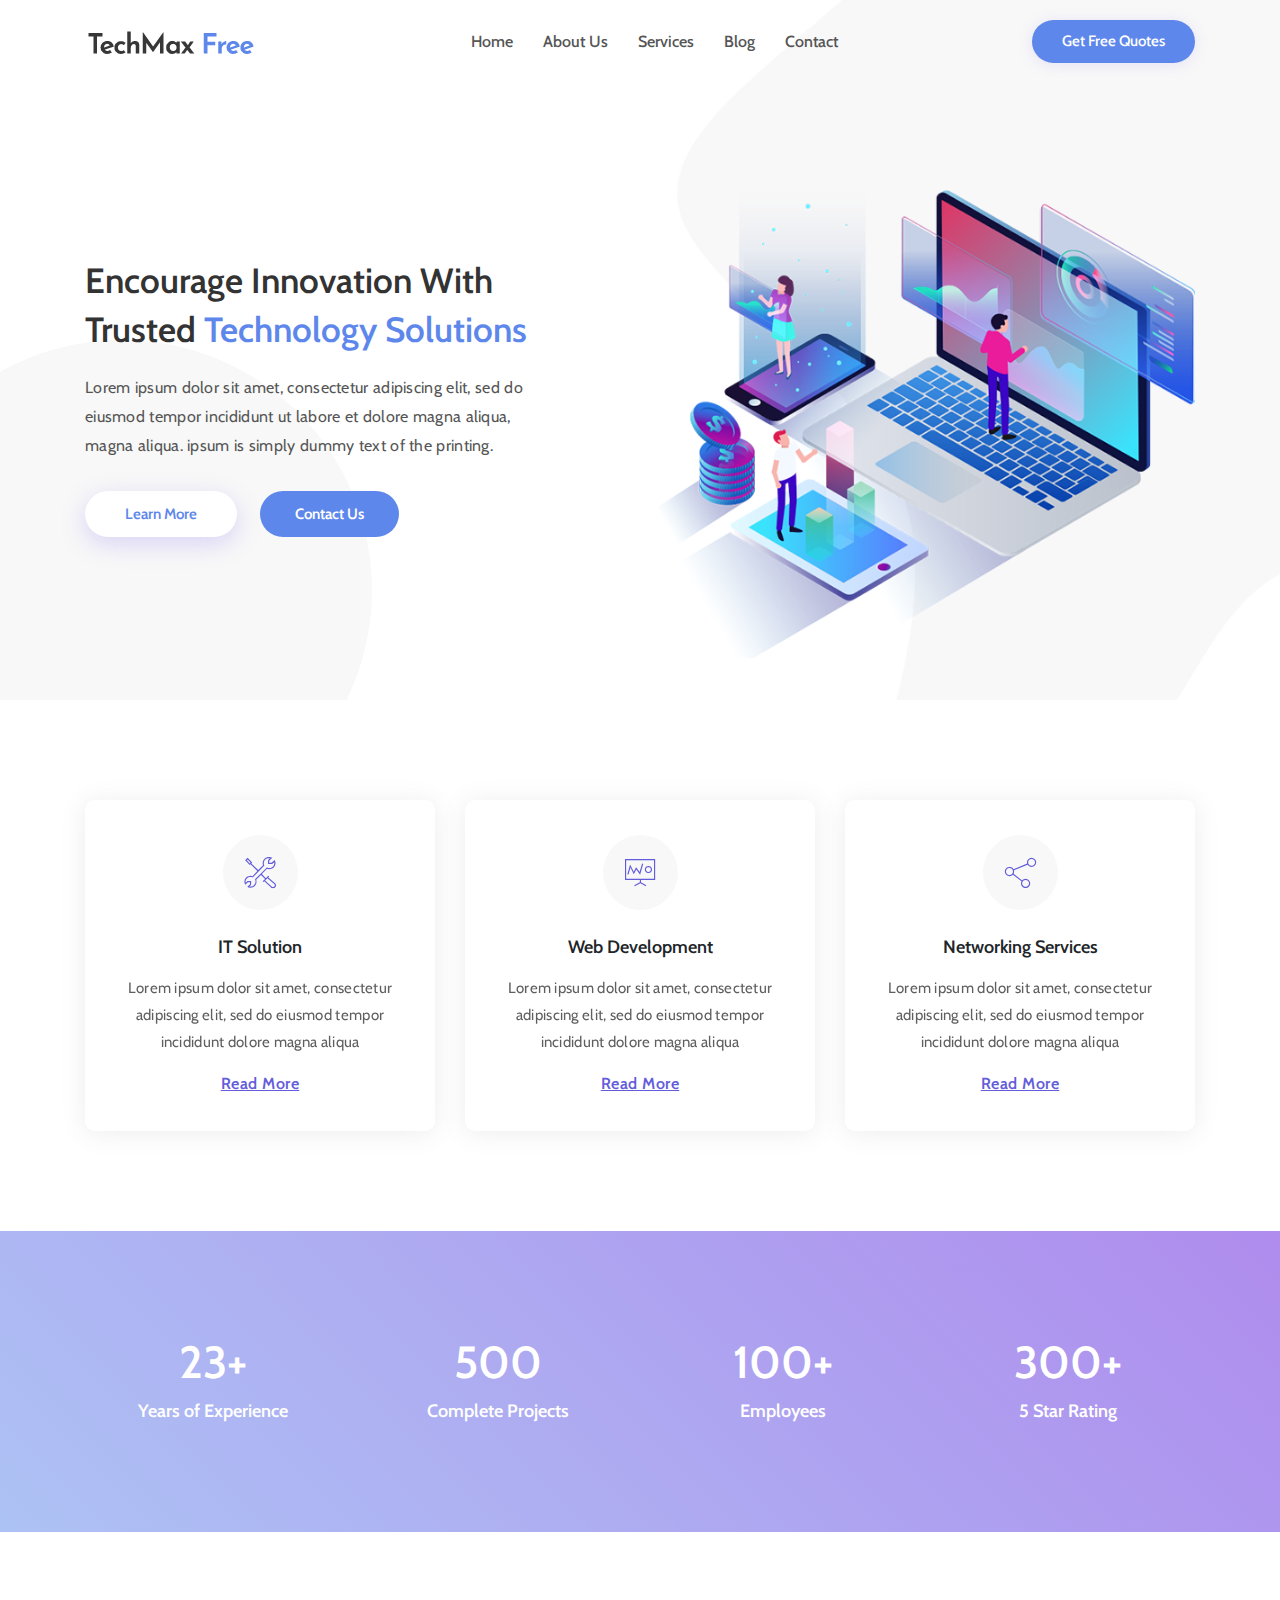
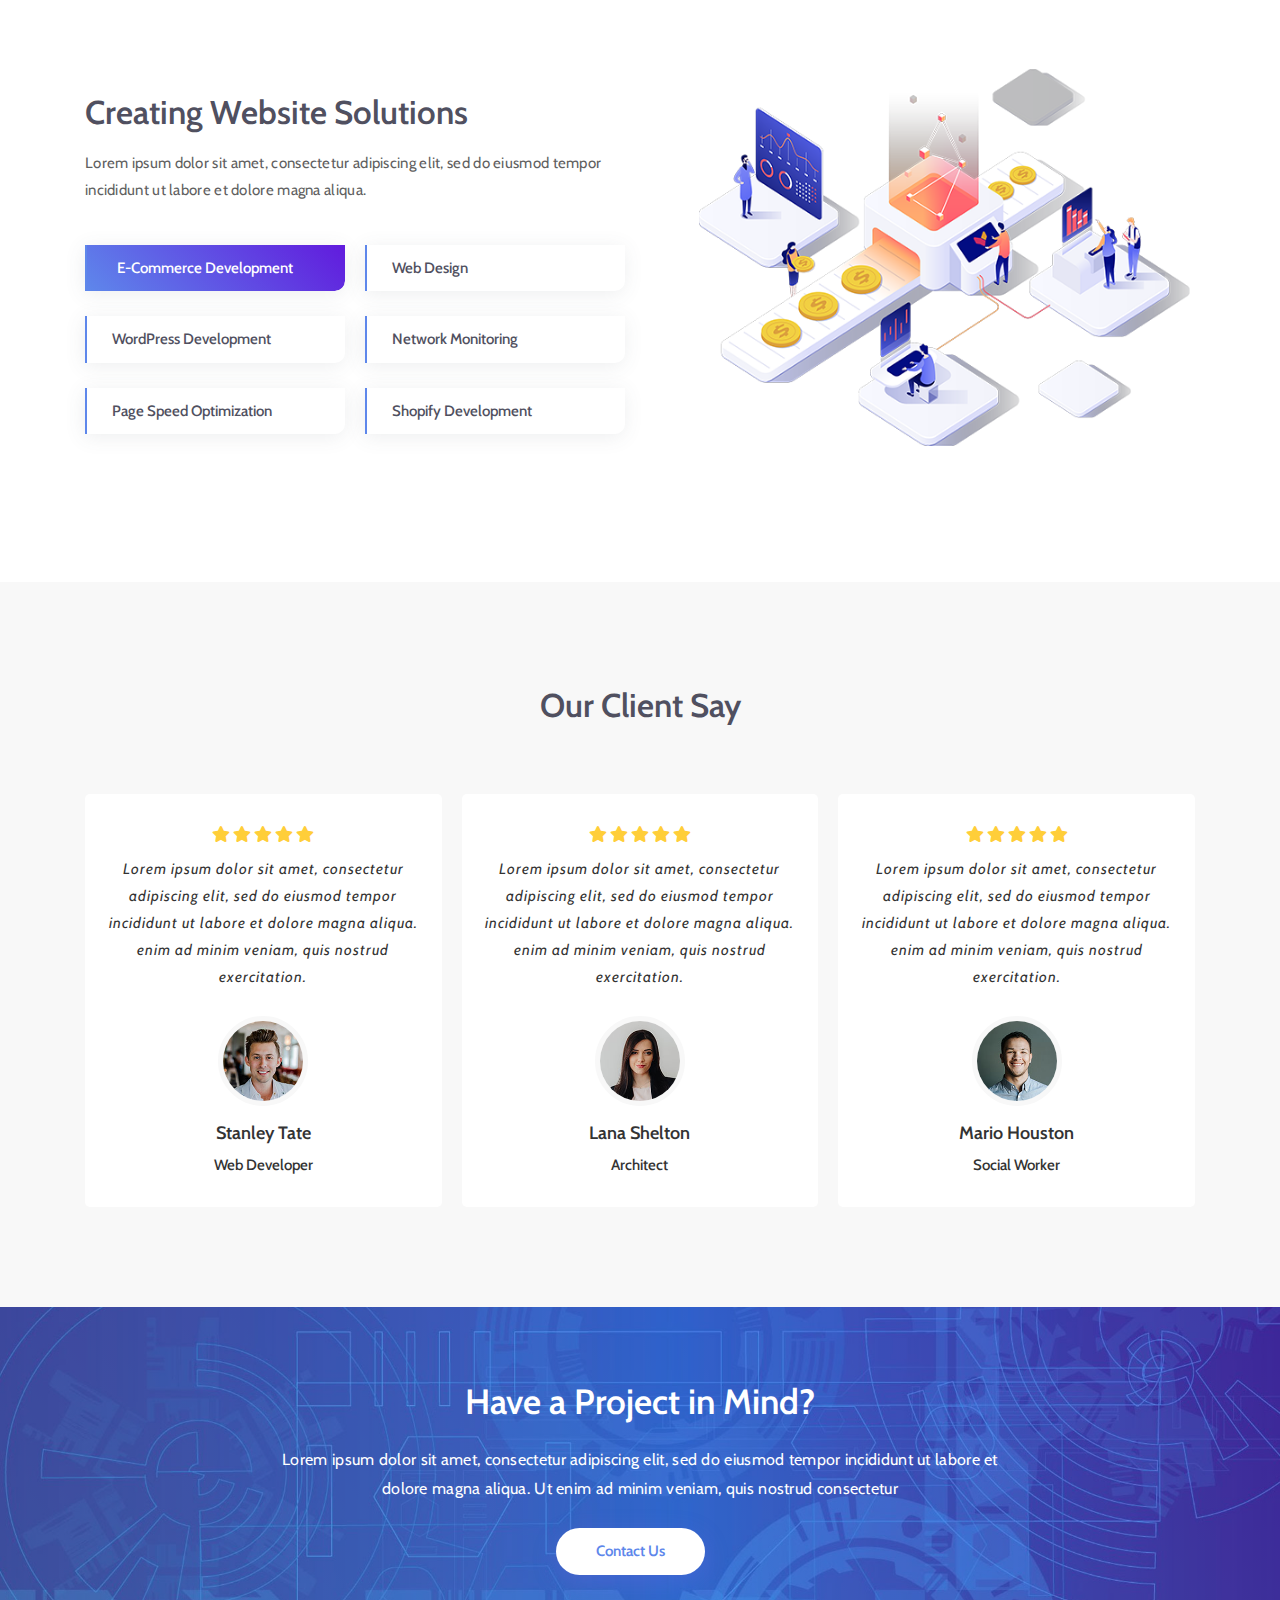
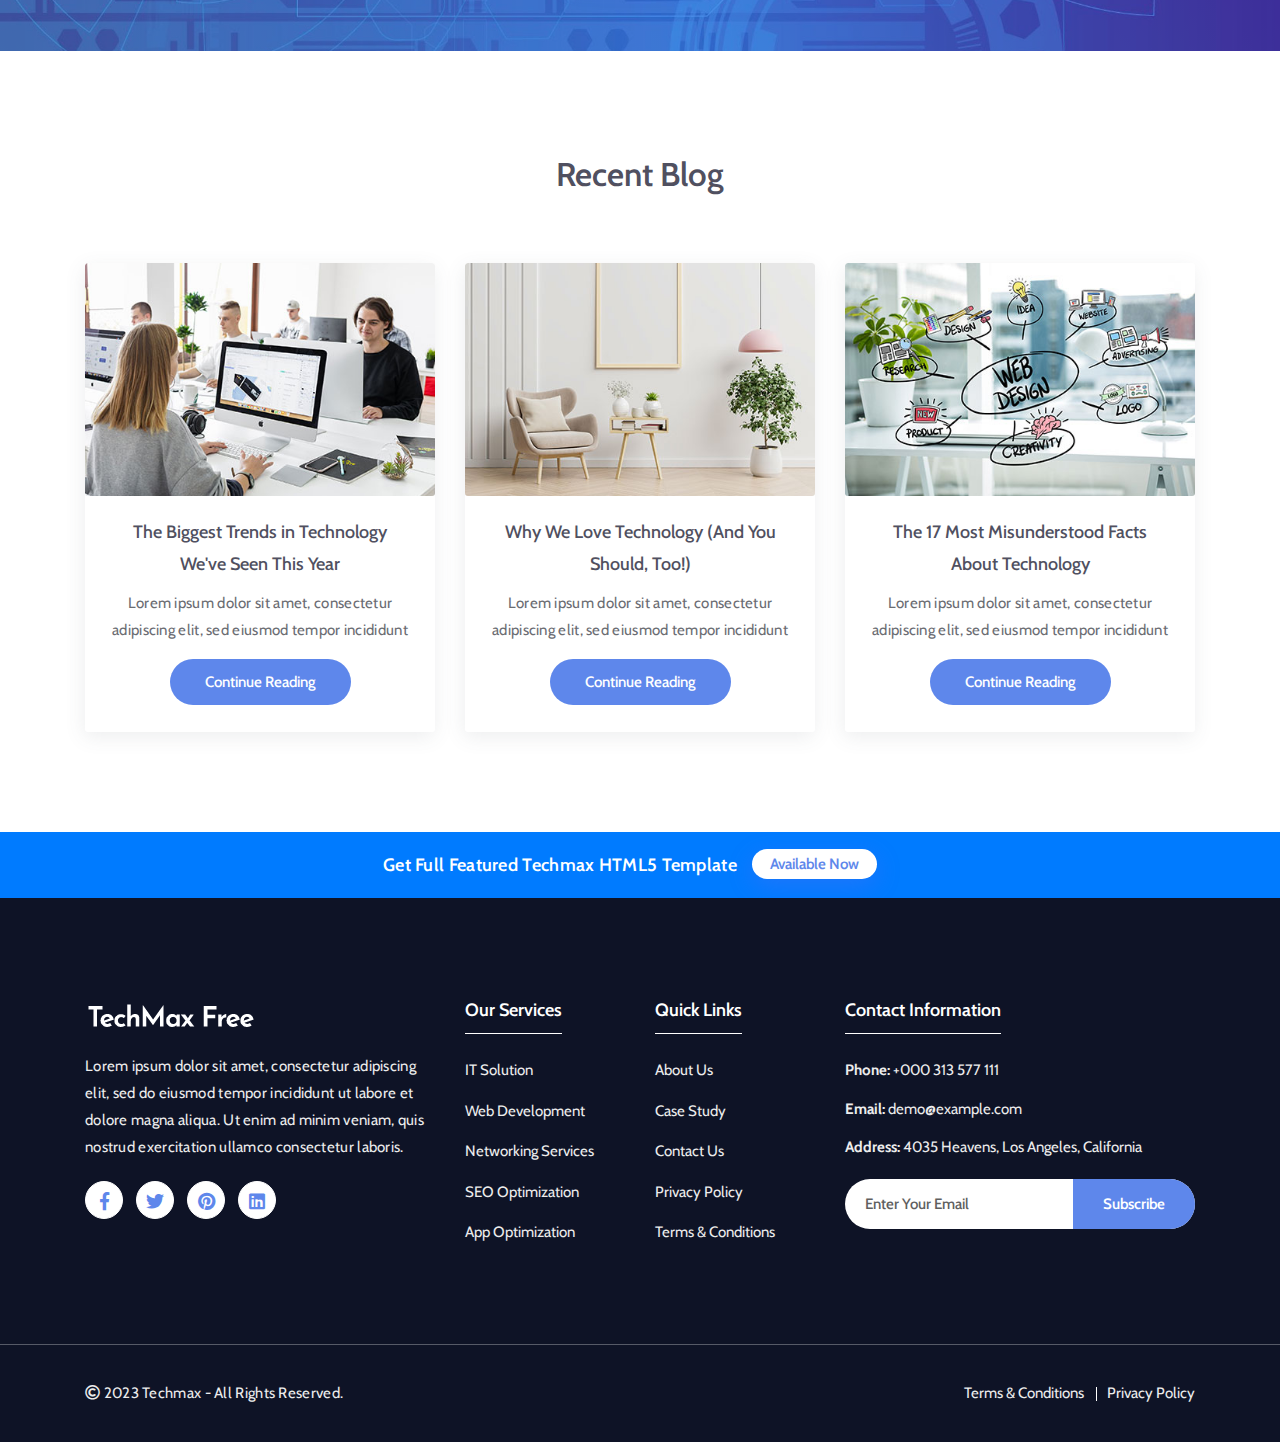
==== index.html @ 96414178 "传模板" ====
<!doctype html>
<html lang="zxx">

<head>
	<!-- Required meta tags -->
	<meta charset="utf-8">
	<meta name="viewport" content="width=device-width, initial-scale=1, shrink-to-fit=no">
	<!-- Title -->
	<title>辽宁省实验中学科技社团</title>
	<!-- Google Fonts -->
	<link href="https://fonts.googleapis.com/css2?family=Cabin:wght@400;500;600;700&display=swap" rel="stylesheet">
	<!-- Favicon -->
	<link rel="icon" type="image/png" href="assets/img/favicon.png">
	<!-- Bootstrap Min CSS -->
	<link rel="stylesheet" href="assets/css/bootstrap.min.css">
	<!-- Animate Min CSS -->
	<link rel="stylesheet" href="assets/css/animate.min.css">
	<!-- Pe-icon-7 CSS -->
	<link rel="stylesheet" href="assets/css/pe-icon-7-stroke.css">
	<!-- Font Awesome Min CSS -->
	<link rel="stylesheet" href="assets/css/fontawesome.min.css">
	<!-- Mran Menu CSS -->
	<link rel="stylesheet" href="assets/css/meanmenu.css">
	<!-- Owl Carousel Min CSS -->
	<link rel="stylesheet" href="assets/css/owl.carousel.min.css">
	<!-- Style CSS -->
	<link rel="stylesheet" href="assets/css/style.css">
	<!-- Responsive CSS -->
	<link rel="stylesheet" href="assets/css/responsive.css">
</head>

<body>

	<!-- Start Preloader Area -->
	<div class="preloader">
		<div class="d-table">
			<div class="d-table-cell">
			<div class="lds-spinner">
				<div></div><div></div><div></div>
				<div></div><div></div><div></div>
				<div></div><div></div><div></div>
				<div></div><div></div><div></div>
			</div>
			</div>
		</div>
	</div>
	<!-- End Preloader Area -->
	
	<!-- Start Navbar Area -->
	<div class="navbar-area">
		<div class="frtechmax-responsive-nav index-navber-responsive">
			<div class="container">
				<div class="frtechmax-responsive-menu">
					<div class="logo">
						<a href="index.html">
							<img src="assets/img/logo-black.png" class="white-logo" alt="logo">
							<img src="assets/img/logo-black.png" class="black-logo" alt="logo">
						</a>
					</div>
				</div>
			</div>
		</div>
		<div class="techmax-nav index-navber">
			<div class="container">
				<nav class="navbar navbar-expand-md navbar-light">
					<a class="navbar-brand" href="index.html">
						<img src="assets/img/logo-black.png" class="white-logo" alt="logo">
						<img src="assets/img/logo-black.png" class="black-logo" alt="logo">
					</a>
					<div class="collapse navbar-collapse mean-menu" id="navbarSupportedContent">
						<ul class="navbar-nav">
							<li class="nav-item"> 
								<a href="index.html" class="nav-link">Home</a>
							</li>
							<li class="nav-item">
								<a href="about.html" class="nav-link">About Us</a>
							</li>
							<li class="nav-item">
								<a href="services.html" class="nav-link">Services</a>
							</li>
							<li class="nav-item">
								<a href="blog.html" class="nav-link">Blog</a>
							</li>
							<li class="nav-item">
								<a href="contact.html" class="nav-link">Contact</a>
							</li>
						</ul>
						<div class="other-option">
							<a class="default-btn" href="#0">Get Free Quotes <span></span></a>
						</div>
					</div>
				</nav>
			</div>
		</div>
	</div>
	<!-- End Navbar Area -->
	
	<!-- Start Home Section -->
	<div class="home-area">
		<div class="d-table">
			<div class="d-table-cell">
				<div class="container">
					<div class="row align-items-center">
						<div class="col-lg-6 col-md-12">
							<div class="main-banner-content">
								<h1>Encourage Innovation With Trusted <span class="color-text">Technology Solutions</span></h1>
								<p>Lorem ipsum dolor sit amet, consectetur adipiscing elit, sed do eiusmod tempor incididunt ut labore et dolore magna aliqua, magna aliqua. ipsum is simply dummy text of the printing.</p>
								<div class="banner-btn">
									<a href="about.html" class="default-btn-one">
                                        Learn More
                                        <span></span>
                                    </a>
									<a class="default-btn" href="contact.html">
                                        Contact Us 
                                        <span></span>
                                    </a>
								</div>
							</div>
						</div>
						<div class="col-lg-6 col-md-12">
							<div class="banner-image">
								<img src="assets/img/home-font.png" alt="image">
							</div>
                        </div>
					</div>
				</div>
			</div>
		</div>
		<div class="grey-cr"></div>
	</div>
	<!-- End Home Section -->
	
	<!-- Start Services Section -->
	<section class="services-section pt-70 pb-100">
		<div class="container">
			<div class="row">
				<div class="col-lg-4 col-md-6">
					<div class="single-services-item">
						<div class="services-icon">
							<i class="pe-7s-tools"></i>
						</div>
						<h3>IT Solution</h3>
						<p>Lorem ipsum dolor sit amet, consectetur adipiscing elit, sed do eiusmod tempor incididunt dolore magna aliqua</p>
						<div class="services-btn-link">
							<a href="#0" class="services-link">Read More</a>
						</div>
					</div>
				</div>
				<div class="col-lg-4 col-md-6">
					<div class="single-services-item">
						<div class="services-icon">
							<i class="pe-7s-display1"></i>
						</div>
						<h3>Web Development</h3>
						<p>Lorem ipsum dolor sit amet, consectetur adipiscing elit, sed do eiusmod tempor incididunt dolore magna aliqua</p>
						<div class="services-btn-link">
							<a href="#0" class="services-link">Read More</a>
						</div>
					</div>
				</div>
				<div class="col-lg-4 col-md-6">
					<div class="single-services-item">
						<div class="services-icon">
							<i class="pe-7s-share"></i>
						</div>
						<h3>Networking Services</h3>
						<p>Lorem ipsum dolor sit amet, consectetur adipiscing elit, sed do eiusmod tempor incididunt dolore magna aliqua</p>
						<div class="services-btn-link">
							<a href="#0" class="services-link">Read More</a>
						</div>
					</div>
				</div>
			</div>
		</div>
	</section>
	<!-- End Services Section -->
	
	<!-- Start Counter Section -->
	<section class="counter-area section-padding">
		<div class="container">
			<div class="row">
				<div class="col-lg-3 col-md-6 counter-item">
					<div class="single-counter">
						<div class="counter-contents">
							<h2>
								<span class="counter-number">23</span>
								<span>+</span>
							</h2>
							<h3 class="counter-heading">Years of Experience</h3>
						</div>
					</div>
				</div>
				<div class="col-lg-3 col-md-6 counter-item">
					<div class="single-counter">
						<div class="counter-contents">
							<h2>
								<span class="counter-number">500</span>
							</h2>
							<h3 class="counter-heading">Complete Projects</h3>
						</div>
					</div>
				</div>
				<div class="col-lg-3 col-md-6 counter-item">
					<div class="single-counter">
						<div class="counter-contents">
							<h2>
								<span class="counter-number">100</span>
								<span>+</span>
							</h2>
							<h3 class="counter-heading">Employees</h3>
						</div>
					</div>
				</div>
				<div class="col-lg-3 col-md-6 counter-item">
					<div class="single-counter">
						<div class="counter-contents">
							<h2>
								<span class="counter-number">300</span>
								<span>+</span>
							</h2>
							<h3 class="counter-heading">5 Star Rating</h3>
						</div>
					</div>
				</div>
			</div>
		</div>
	</section>
	<!-- End Counter Section -->
	
	<!-- Start Overview Section -->
	<section class="overview-section section-padding">
		<div class="container">
			<div class="row align-items-center">
				<div class="col-lg-6">
					<div class="overview-content">
						<h2>Creating Website Solutions</h2>
						<p>Lorem ipsum dolor sit amet, consectetur adipiscing elit, sed do eiusmod tempor incididunt ut labore et dolore magna aliqua.</p>
						<ul class="features-list">
							<li> <span class="active">E-Commerce Development</span></li>
							<li> <span>Web Design</span></li>
							<li> <span>WordPress Development</span></li>
							<li> <span>Network Monitoring</span></li>
							<li> <span>Page Speed Optimization</span></li>
							<li> <span>Shopify Development</span></li>
						</ul>
					</div>
				</div>
				<div class="col-lg-6">
					<div class="overview-image-2">
						<img src="assets/img/choose-1.png" alt="image">
					</div>
				</div>
			</div>
		</div>
	</section>
	<!-- End Overview Section -->
	
	<!-- Start Testimonial Section -->
	<section class="testimonial-section bg-grey section-padding">
		<div class="container">
			<div class="section-title">
				<h2>Our Client Say</h2>
			</div>
			<div class="row">
				<div class="col-lg-12 col-md-12">
					<div class="testimonial-slider owl-carousel owl-theme">
						<!-- testimonials item -->
						<div class="single-testimonial">
							<div class="rating-box">
								<ul>
									<li><i class="fa fa-star"></i></li>
									<li><i class="fa fa-star"></i></li>
									<li><i class="fa fa-star"></i></li>
									<li><i class="fa fa-star"></i></li>
									<li><i class="fa fa-star"></i></li>
								</ul>
							</div>
							<div class="testimonial-content">
								<p>Lorem ipsum dolor sit amet, consectetur adipiscing elit, sed do eiusmod tempor incididunt ut labore et dolore magna aliqua. enim ad minim veniam, quis nostrud exercitation.</p>
							</div>
							<div class="avatar">
								<img src="assets/img/client/testimonial-1.jpg" alt="testimonial images">
							</div>
							<div class="testimonial-bio">
								<div class="bio-info">
									<h3>Stanley Tate</h3>
									<span>Web Developer</span>
								</div>
							</div>
						</div>
						<!-- testimonials item -->
						<div class="single-testimonial">
							<div class="rating-box">
								<ul>
									<li><i class="fa fa-star"></i></li>
									<li><i class="fa fa-star"></i></li>
									<li><i class="fa fa-star"></i></li>
									<li><i class="fa fa-star"></i></li>
									<li><i class="fa fa-star"></i></li>
								</ul>
							</div>
							<div class="testimonial-content">
								<p>Lorem ipsum dolor sit amet, consectetur adipiscing elit, sed do eiusmod tempor incididunt ut labore et dolore magna aliqua. enim ad minim veniam, quis nostrud exercitation.</p>
							</div>
							<div class="avatar">
								<img src="assets/img/client/testimonial-2.jpg" alt="testimonial images">
							</div>
							<div class="testimonial-bio">
								<div class="bio-info">
									<h3>Lana Shelton</h3>
									<span>Architect</span>
								</div>
							</div>
						</div>
						<!-- testimonials item -->
						<div class="single-testimonial">
							<div class="rating-box">
								<ul>
									<li><i class="fa fa-star"></i></li>
									<li><i class="fa fa-star"></i></li>
									<li><i class="fa fa-star"></i></li>
									<li><i class="fa fa-star"></i></li>
									<li><i class="fa fa-star"></i></li>
								</ul>
							</div>
							<div class="testimonial-content">
								<p>Lorem ipsum dolor sit amet, consectetur adipiscing elit, sed do eiusmod tempor incididunt ut labore et dolore magna aliqua. enim ad minim veniam, quis nostrud exercitation.</p>
							</div>
							<div class="avatar">
								<img src="assets/img/client/testimonial-3.jpg" alt="testimonial images">
							</div>
							<div class="testimonial-bio">
								<div class="bio-info">
									<h3>Mario Houston</h3>
									<span>Social Worker</span>
								</div>
							</div>
						</div>
					</div>
				</div>
			</div>
		</div>
	</section>
	<!-- End Testimonial Section -->
	
	<!-- Start Hire Section -->
	<section class="hire-section">
		<div class="container">
			<div class="row">
				<div class="col-lg-8 offset-lg-2 col-md-12">
					<div class="hire-content">
						<h2>Have a Project in Mind?</h2>
						<p>Lorem ipsum dolor sit amet, consectetur adipiscing elit, sed do eiusmod tempor incididunt ut labore et dolore magna aliqua. Ut enim ad minim veniam, quis nostrud consectetur</p>
						<div class="hire-btn">
							<a class="default-btn-one" href="contact.html">Contact Us <span></span></a>
						</div>
					</div>
				</div>
			</div>
		</div>
	</section>
	<!-- End Hire Section -->
	
	<!-- Start Blog Section -->
	<section class="blog-section pt-100 pb-70">
		<div class="container">
			<div class="section-title">
				<h2>Recent Blog</h2>
			</div>
			<div class="row">
				<div class="col-lg-4 col-md-6">
					<div class="blog-item">
						<div class="blog-image">
							<a href="single-blog.html">
								<img src="assets/img/blog/blog-1.jpg" alt="image">
							</a>
						</div>
						<div class="single-blog-item">
							<div class="blog-content">
								<h3>
                                    <a href="single-blog.html">
										The Biggest Trends in Technology We've Seen This Year
                                    </a>
                                </h3>
								<p>Lorem ipsum dolor sit amet, consectetur adipiscing elit, sed eiusmod tempor incididunt</p>
								<div class="blog-btn"> <a href="single-blog.html" class="default-btn blog-btn-one">Continue Reading <span></span></a>
								</div>
							</div>
						</div>
					</div>
				</div>
				<div class="col-lg-4 col-md-6">
					<div class="blog-item">
						<div class="blog-image">
							<a href="single-blog.html">
								<img src="assets/img/blog/blog-2.jpg" alt="image">
							</a>
						</div>
						<div class="single-blog-item">
							<div class="blog-content">
								<h3>
									<a href="single-blog.html">
                                       Why We Love Technology (And You Should, Too!)
                                    </a>
								</h3>
								<p>Lorem ipsum dolor sit amet, consectetur adipiscing elit, sed eiusmod tempor incididunt</p>
								<div class="blog-btn">
									<a href="single-blog.html" class="default-btn blog-btn-one">Continue Reading <span></span></a>
								</div>
							</div>
						</div>
					</div>
				</div>
				<div class="col-lg-4 col-md-6">
					<div class="blog-item">
						<div class="blog-image">
							<a href="single-blog.html">
								<img src="assets/img/blog/blog-3.jpg" alt="image">
							</a>
						</div>
						<div class="single-blog-item">
							<div class="blog-content">
								<h3>
                                    <a href="single-blog.html">
                                        The 17 Most Misunderstood Facts About Technology
                                    </a>
                                </h3>
								<p>Lorem ipsum dolor sit amet, consectetur adipiscing elit, sed eiusmod tempor incididunt</p>
								<div class="blog-btn"> <a href="single-blog.html" class="default-btn blog-btn-one">Continue Reading <span></span></a>
								</div>
							</div>
						</div>
					</div>
				</div>
			</div>
		</div>
	</section>
	<!-- End Blog Section -->
	
	<!-- Start Purchase Section -->
    <div class="purchase-container">
		<div class="container">
			<div class="row">
				<div class="col">
					<div class="purchase-info">
						<p>Get Full Featured Techmax HTML5 Template</p>
						<div class="purchase-button">
							<a class="default-btn-one" href="https://www.templatemonster.com/website-templates/techmax-it-solutions-and-technology-website-template-224088.html">Available Now <span></span></a>
						</div>
					</div>
				</div>
			</div>
		</div>
    </div>
	<!-- End Purchase Section -->
	
	<!-- Start Footer Section -->
	<section class="footer-area section-padding">
		<div class="container">
			<div class="row">
				<div class="col-lg-4 col-md-6 col-sm-6">
					<div class="single-footer-widget">
						<a class="footer-logo" href="#">
							<img src="assets/img/logo.png" class="white-logo" alt="logo">
						</a>
						<p>Lorem ipsum dolor sit amet, consectetur adipiscing elit, sed do eiusmod tempor incididunt ut labore et dolore magna aliqua. Ut enim ad minim veniam, quis nostrud exercitation ullamco consectetur laboris.</p>
						<ul class="footer-social">
							<li>
								<a href="#"> <i class="fab fa-facebook-f"></i>
								</a>
							</li>
							<li>
								<a href="#"> <i class="fab fa-twitter"></i>
								</a>
							</li>
							<li>
								<a href="#"> <i class="fab fa-pinterest"></i>
								</a>
							</li>
							<li>
								<a href="#"> <i class="fab fa-linkedin"></i>
								</a>
							</li>
						</ul>
					</div>
				</div>
				<div class="col-lg-2 col-md-6 col-sm-6">
					<div class="single-footer-widget">
						<div class="footer-heading">
							<h3>Our Services</h3>
						</div>
						<ul class="footer-quick-links">
							<li> <a href="#">IT Solution</a></li>
							<li> <a href="#">Web Development</a></li>
							<li> <a href="#">Networking Services</a></li>
							<li> <a href="#">SEO Optimization</a></li>
							<li> <a href="#">App Optimization</a></li>
						</ul>
					</div>
				</div>
				<div class="col-lg-2 col-md-6 col-sm-6">
					<div class="single-footer-widget">
						<div class="footer-heading">
							<h3>Quick Links</h3>
						</div>
						<ul class="footer-quick-links">
							<li><a href="about.html">About Us</a></li>
							<li><a href="projects.html">Case Study</a></li>
							<li><a href="contact.html">Contact Us</a></li>
							<li><a href="privacy-policy.html">Privacy Policy</a></li>
							<li><a href="terms-condition.html">Terms & Conditions</a></li>
						</ul>
					</div>
				</div>
				<div class="col-lg-4 col-md-6 col-sm-6">
					<div class="single-footer-widget">
						<div class="footer-heading">
							<h3>Contact Information</h3>
						</div>
						<div class="footer-info-contact">
							<span><strong>Phone:</strong> <a href="tel:0802235678">+000 313 577 111</a></span>
						</div>
						<div class="footer-info-contact">
							<span><strong>Email:</strong> <a href="mailto:demo@example.com">demo@example.com</a></span>
						</div>
						<div class="footer-info-contact">
							<span><strong>Address:</strong> 4035 Heavens, Los Angeles, California</span>
						</div>
						<!-- Start Subscribe Area -->
						<form class="newsletter-form">
							<input type="email" class="input-newsletter" placeholder="Enter Your Email" name="EMAIL" required autocomplete="off">
							<button class="default-btn" type="submit">Subscribe <span></span></button>
						</form>
						<!-- End Subscribe Area -->
					</div>
				</div>
			</div>
		</div>
	</section>
	<!-- End Footer Section -->
	
	<!-- Start Copy Right Section -->
	<div class="copyright-area">
		<div class="container">
			<div class="row align-items-center">
				<div class="col-lg-6 col-md-6">
					<p> <i class="far fa-copyright"></i> 2023 Techmax - All Rights Reserved.</p>
				</div>
				<div class="col-lg-6 col-md-6">
					<ul>
						<li> <a href="terms-condition.html">Terms & Conditions</a>
						</li>
						<li> <a href="privacy-policy.html">Privacy Policy</a>
						</li>
					</ul>
				</div>
			</div>
		</div>
	</div>
	<!-- End Copy Right Section -->
	
	<!-- Start Go Top Section -->
	<div class="go-top">
		<i class="fas fa-chevron-up"></i>
		<i class="fas fa-chevron-up"></i>
	</div>
	<!-- End Go Top Section -->
	
	<!-- jQuery Min JS -->
	<script src="assets/js/jquery.min.js"></script>
	<!-- Bootstrap Min JS -->
	<script src="assets/js/bootstrap.min.js"></script>
	<!-- MeanMenu JS  -->
	<script src="assets/js/jquery.meanmenu.js"></script>
	<!-- Appear Min JS -->
	<script src="assets/js/jquery.appear.min.js"></script>
	<!-- CounterUp Min JS -->
	<script src="assets/js/jquery.waypoints.min.js"></script>
	<script src="assets/js/jquery.counterup.min.js"></script>
	<!-- Owl Carousel Min JS -->
	<script src="assets/js/owl.carousel.min.js"></script>
	<!-- WOW Min JS -->
	<script src="assets/js/wow.min.js"></script>
	<!-- Main JS -->
	<script src="assets/js/main.js"></script>
	
</body>

</html>
---- assets/css/pe-icon-7-stroke.css ----
@font-face {
	font-family: 'Pe-icon-7-stroke';
	src:url('../fonts/Pe-icon-7-stroke.eot?d7yf1v');
	src:url('../fonts/Pe-icon-7-stroke.eot?#iefixd7yf1v') format('embedded-opentype'),
		url('../fonts/Pe-icon-7-stroke.woff?d7yf1v') format('woff'),
		url('../fonts/Pe-icon-7-stroke.ttf?d7yf1v') format('truetype'),
		url('../fonts/Pe-icon-7-stroke.svg?d7yf1v#Pe-icon-7-stroke') format('svg');
	font-weight: normal;
	font-style: normal;
}

[class^="pe-7s-"], [class*=" pe-7s-"] {
	display: inline-block;
	font-family: 'Pe-icon-7-stroke';
	speak: none;
	font-style: normal;
	font-weight: normal;
	font-variant: normal;
	text-transform: none;
	line-height: 1;

	/* Better Font Rendering =========== */
	-webkit-font-smoothing: antialiased;
	-moz-osx-font-smoothing: grayscale;
}

.pe-7s-album:before {
	content: "\e6aa";
}
.pe-7s-arc:before {
	content: "\e6ab";
}
.pe-7s-back-2:before {
	content: "\e6ac";
}
.pe-7s-bandaid:before {
	content: "\e6ad";
}
.pe-7s-car:before {
	content: "\e6ae";
}
.pe-7s-diamond:before {
	content: "\e6af";
}
.pe-7s-door-lock:before {
	content: "\e6b0";
}
.pe-7s-eyedropper:before {
	content: "\e6b1";
}
.pe-7s-female:before {
	content: "\e6b2";
}
.pe-7s-gym:before {
	content: "\e6b3";
}
.pe-7s-hammer:before {
	content: "\e6b4";
}
.pe-7s-headphones:before {
	content: "\e6b5";
}
.pe-7s-helm:before {
	content: "\e6b6";
}
.pe-7s-hourglass:before {
	content: "\e6b7";
}
.pe-7s-leaf:before {
	content: "\e6b8";
}
.pe-7s-magic-wand:before {
	content: "\e6b9";
}
.pe-7s-male:before {
	content: "\e6ba";
}
.pe-7s-map-2:before {
	content: "\e6bb";
}
.pe-7s-next-2:before {
	content: "\e6bc";
}
.pe-7s-paint-bucket:before {
	content: "\e6bd";
}
.pe-7s-pendrive:before {
	content: "\e6be";
}
.pe-7s-photo:before {
	content: "\e6bf";
}
.pe-7s-piggy:before {
	content: "\e6c0";
}
.pe-7s-plugin:before {
	content: "\e6c1";
}
.pe-7s-refresh-2:before {
	content: "\e6c2";
}
.pe-7s-rocket:before {
	content: "\e6c3";
}
.pe-7s-settings:before {
	content: "\e6c4";
}
.pe-7s-shield:before {
	content: "\e6c5";
}
.pe-7s-smile:before {
	content: "\e6c6";
}
.pe-7s-usb:before {
	content: "\e6c7";
}
.pe-7s-vector:before {
	content: "\e6c8";
}
.pe-7s-wine:before {
	content: "\e6c9";
}
.pe-7s-cloud-upload:before {
	content: "\e68a";
}
.pe-7s-cash:before {
	content: "\e68c";
}
.pe-7s-close:before {
	content: "\e680";
}
.pe-7s-bluetooth:before {
	content: "\e68d";
}
.pe-7s-cloud-download:before {
	content: "\e68b";
}
.pe-7s-way:before {
	content: "\e68e";
}
.pe-7s-close-circle:before {
	content: "\e681";
}
.pe-7s-id:before {
	content: "\e68f";
}
.pe-7s-angle-up:before {
	content: "\e682";
}
.pe-7s-wristwatch:before {
	content: "\e690";
}
.pe-7s-angle-up-circle:before {
	content: "\e683";
}
.pe-7s-world:before {
	content: "\e691";
}
.pe-7s-angle-right:before {
	content: "\e684";
}
.pe-7s-volume:before {
	content: "\e692";
}
.pe-7s-angle-right-circle:before {
	content: "\e685";
}
.pe-7s-users:before {
	content: "\e693";
}
.pe-7s-angle-left:before {
	content: "\e686";
}
.pe-7s-user-female:before {
	content: "\e694";
}
.pe-7s-angle-left-circle:before {
	content: "\e687";
}
.pe-7s-up-arrow:before {
	content: "\e695";
}
.pe-7s-angle-down:before {
	content: "\e688";
}
.pe-7s-switch:before {
	content: "\e696";
}
.pe-7s-angle-down-circle:before {
	content: "\e689";
}
.pe-7s-scissors:before {
	content: "\e697";
}
.pe-7s-wallet:before {
	content: "\e600";
}
.pe-7s-safe:before {
	content: "\e698";
}
.pe-7s-volume2:before {
	content: "\e601";
}
.pe-7s-volume1:before {
	content: "\e602";
}
.pe-7s-voicemail:before {
	content: "\e603";
}
.pe-7s-video:before {
	content: "\e604";
}
.pe-7s-user:before {
	content: "\e605";
}
.pe-7s-upload:before {
	content: "\e606";
}
.pe-7s-unlock:before {
	content: "\e607";
}
.pe-7s-umbrella:before {
	content: "\e608";
}
.pe-7s-trash:before {
	content: "\e609";
}
.pe-7s-tools:before {
	content: "\e60a";
}
.pe-7s-timer:before {
	content: "\e60b";
}
.pe-7s-ticket:before {
	content: "\e60c";
}
.pe-7s-target:before {
	content: "\e60d";
}
.pe-7s-sun:before {
	content: "\e60e";
}
.pe-7s-study:before {
	content: "\e60f";
}
.pe-7s-stopwatch:before {
	content: "\e610";
}
.pe-7s-star:before {
	content: "\e611";
}
.pe-7s-speaker:before {
	content: "\e612";
}
.pe-7s-signal:before {
	content: "\e613";
}
.pe-7s-shuffle:before {
	content: "\e614";
}
.pe-7s-shopbag:before {
	content: "\e615";
}
.pe-7s-share:before {
	content: "\e616";
}
.pe-7s-server:before {
	content: "\e617";
}
.pe-7s-search:before {
	content: "\e618";
}
.pe-7s-film:before {
	content: "\e6a5";
}
.pe-7s-science:before {
	content: "\e619";
}
.pe-7s-disk:before {
	content: "\e6a6";
}
.pe-7s-ribbon:before {
	content: "\e61a";
}
.pe-7s-repeat:before {
	content: "\e61b";
}
.pe-7s-refresh:before {
	content: "\e61c";
}
.pe-7s-add-user:before {
	content: "\e6a9";
}
.pe-7s-refresh-cloud:before {
	content: "\e61d";
}
.pe-7s-paperclip:before {
	content: "\e69c";
}
.pe-7s-radio:before {
	content: "\e61e";
}
.pe-7s-note2:before {
	content: "\e69d";
}
.pe-7s-print:before {
	content: "\e61f";
}
.pe-7s-network:before {
	content: "\e69e";
}
.pe-7s-prev:before {
	content: "\e620";
}
.pe-7s-mute:before {
	content: "\e69f";
}
.pe-7s-power:before {
	content: "\e621";
}
.pe-7s-medal:before {
	content: "\e6a0";
}
.pe-7s-portfolio:before {
	content: "\e622";
}
.pe-7s-like2:before {
	content: "\e6a1";
}
.pe-7s-plus:before {
	content: "\e623";
}
.pe-7s-left-arrow:before {
	content: "\e6a2";
}
.pe-7s-play:before {
	content: "\e624";
}
.pe-7s-key:before {
	content: "\e6a3";
}
.pe-7s-plane:before {
	content: "\e625";
}
.pe-7s-joy:before {
	content: "\e6a4";
}
.pe-7s-photo-gallery:before {
	content: "\e626";
}
.pe-7s-pin:before {
	content: "\e69b";
}
.pe-7s-phone:before {
	content: "\e627";
}
.pe-7s-plug:before {
	content: "\e69a";
}
.pe-7s-pen:before {
	content: "\e628";
}
.pe-7s-right-arrow:before {
	content: "\e699";
}
.pe-7s-paper-plane:before {
	content: "\e629";
}
.pe-7s-delete-user:before {
	content: "\e6a7";
}
.pe-7s-paint:before {
	content: "\e62a";
}
.pe-7s-bottom-arrow:before {
	content: "\e6a8";
}
.pe-7s-notebook:before {
	content: "\e62b";
}
.pe-7s-note:before {
	content: "\e62c";
}
.pe-7s-next:before {
	content: "\e62d";
}
.pe-7s-news-paper:before {
	content: "\e62e";
}
.pe-7s-musiclist:before {
	content: "\e62f";
}
.pe-7s-music:before {
	content: "\e630";
}
.pe-7s-mouse:before {
	content: "\e631";
}
.pe-7s-more:before {
	content: "\e632";
}
.pe-7s-moon:before {
	content: "\e633";
}
.pe-7s-monitor:before {
	content: "\e634";
}
.pe-7s-micro:before {
	content: "\e635";
}
.pe-7s-menu:before {
	content: "\e636";
}
.pe-7s-map:before {
	content: "\e637";
}
.pe-7s-map-marker:before {
	content: "\e638";
}
.pe-7s-mail:before {
	content: "\e639";
}
.pe-7s-mail-open:before {
	content: "\e63a";
}
.pe-7s-mail-open-file:before {
	content: "\e63b";
}
.pe-7s-magnet:before {
	content: "\e63c";
}
.pe-7s-loop:before {
	content: "\e63d";
}
.pe-7s-look:before {
	content: "\e63e";
}
.pe-7s-lock:before {
	content: "\e63f";
}
.pe-7s-lintern:before {
	content: "\e640";
}
.pe-7s-link:before {
	content: "\e641";
}
.pe-7s-like:before {
	content: "\e642";
}
.pe-7s-light:before {
	content: "\e643";
}
.pe-7s-less:before {
	content: "\e644";
}
.pe-7s-keypad:before {
	content: "\e645";
}
.pe-7s-junk:before {
	content: "\e646";
}
.pe-7s-info:before {
	content: "\e647";
}
.pe-7s-home:before {
	content: "\e648";
}
.pe-7s-help2:before {
	content: "\e649";
}
.pe-7s-help1:before {
	content: "\e64a";
}
.pe-7s-graph3:before {
	content: "\e64b";
}
.pe-7s-graph2:before {
	content: "\e64c";
}
.pe-7s-graph1:before {
	content: "\e64d";
}
.pe-7s-graph:before {
	content: "\e64e";
}
.pe-7s-global:before {
	content: "\e64f";
}
.pe-7s-gleam:before {
	content: "\e650";
}
.pe-7s-glasses:before {
	content: "\e651";
}
.pe-7s-gift:before {
	content: "\e652";
}
.pe-7s-folder:before {
	content: "\e653";
}
.pe-7s-flag:before {
	content: "\e654";
}
.pe-7s-filter:before {
	content: "\e655";
}
.pe-7s-file:before {
	content: "\e656";
}
.pe-7s-expand1:before {
	content: "\e657";
}
.pe-7s-exapnd2:before {
	content: "\e658";
}
.pe-7s-edit:before {
	content: "\e659";
}
.pe-7s-drop:before {
	content: "\e65a";
}
.pe-7s-drawer:before {
	content: "\e65b";
}
.pe-7s-download:before {
	content: "\e65c";
}
.pe-7s-display2:before {
	content: "\e65d";
}
.pe-7s-display1:before {
	content: "\e65e";
}
.pe-7s-diskette:before {
	content: "\e65f";
}
.pe-7s-date:before {
	content: "\e660";
}
.pe-7s-cup:before {
	content: "\e661";
}
.pe-7s-culture:before {
	content: "\e662";
}
.pe-7s-crop:before {
	content: "\e663";
}
.pe-7s-credit:before {
	content: "\e664";
}
.pe-7s-copy-file:before {
	content: "\e665";
}
.pe-7s-config:before {
	content: "\e666";
}
.pe-7s-compass:before {
	content: "\e667";
}
.pe-7s-comment:before {
	content: "\e668";
}
.pe-7s-coffee:before {
	content: "\e669";
}
.pe-7s-cloud:before {
	content: "\e66a";
}
.pe-7s-clock:before {
	content: "\e66b";
}
.pe-7s-check:before {
	content: "\e66c";
}
.pe-7s-chat:before {
	content: "\e66d";
}
.pe-7s-cart:before {
	content: "\e66e";
}
.pe-7s-camera:before {
	content: "\e66f";
}
.pe-7s-call:before {
	content: "\e670";
}
.pe-7s-calculator:before {
	content: "\e671";
}
.pe-7s-browser:before {
	content: "\e672";
}
.pe-7s-box2:before {
	content: "\e673";
}
.pe-7s-box1:before {
	content: "\e674";
}
.pe-7s-bookmarks:before {
	content: "\e675";
}
.pe-7s-bicycle:before {
	content: "\e676";
}
.pe-7s-bell:before {
	content: "\e677";
}
.pe-7s-battery:before {
	content: "\e678";
}
.pe-7s-ball:before {
	content: "\e679";
}
.pe-7s-back:before {
	content: "\e67a";
}
.pe-7s-attention:before {
	content: "\e67b";
}
.pe-7s-anchor:before {
	content: "\e67c";
}
.pe-7s-albums:before {
	content: "\e67d";
}
.pe-7s-alarm:before {
	content: "\e67e";
}
.pe-7s-airplay:before {
	content: "\e67f";
}
---- assets/css/style.css ----
/*****************************************************************
    Template Name    : Free Techmax - IT Solutions & Technology HTML5 Website Template
    Author           : Barakah Themes
    Version          : 1.0
    Created          : 2023
    File Description : Main css file of the template
*****************************************************************/

/*****************************************************************

** - 01 - Default CSS
** - 02 - Preloader Area CSS
** - 03 - Navbar Area CSS
** - 04 - Home Section CSS
** - 05 - Services Section CSS
** - 06 - Overview Section CSS
** - 07 - Counter Section CSS
** - 08 - Testimonial Section CSS
** - 09 - Hire Section CSS
** - 10 - Blog Section CSS
** - 11 - Partner Section CSS
** - 12 - Other Page Banner Title CSS
** - 13 - About Page CSS
** - 14 - Contact Page CSS
** - 15 - All Page Footer Section CSS
** - 16 - All Page Copyright Section CSS

*****************************************************************/

/**************************************
 ** - 01 - Default CSS
 **************************************/

body {
	padding: 0;
	margin: 0;
	font-size: 15px;
	font-family: 'Cabin', sans-serif;
}

img {
	max-width: 100%;
	height: auto;
	border-radius: 3px;
}

button {
	outline: 0 !important;
}

dl, ol, ul {
    padding: 0;
    margin: 0;
    list-style: none;
}

.d-table {
	width: 100%;
	height: 100%;
}

.d-table-cell {
	vertical-align: middle;
}

.ptb-100 {
	padding-top: 100px;
	padding-bottom: 100px;
}

.pb-50 {
	padding-bottom: 50px;
}
.pb-70 {
	padding-bottom: 70px;
}

.pb-100 {
	padding-bottom: 100px;
}

.pt-50 {
	padding-top: 50px;
}
.pt-70 {
	padding-top: 70px;
}
.pt-100 {
	padding-top: 100px;
}

.bg-grey {
	background-color: rgb(215, 215, 215, 0.17);
}

.section-padding {
	padding: 100px 0;
}

a {
	text-decoration: none;
	-webkit-transition: 0.4s;
	transition: 0.4s;
	outline: 0 !important;
	color: #505060;
}

a:hover {
	text-decoration: none;
	color: #5e87eb;
}

.h1, .h2, .h3, .h4, .h5, .h6, h1, h2, h3, h4, h5, h6 {
	font-weight: 600;
	line-height: 1.4;
	font-family: 'Cabin', sans-serif;
}

p {
	font-size: 15px;
	line-height: 1.8;
	color: #5f5f5f;
	margin-bottom: 15px;
	font-weight: 400;
	letter-spacing: 0.3px;
	font-family: 'Cabin', sans-serif;
}

p:last-child {
	margin-bottom: 0;
}

.default-btn {
	border: none;
	position: relative;
	display: inline-block;
	text-align: center;
	overflow: hidden;
	z-index: 1;
	color: #ffffff;
	background-color: #5e87eb;
	-webkit-transition: 0.4s;
	transition: 0.4s;
	border-radius: 30px;
	font-weight: 600;
	font-size: 15px;
	padding-left: 35px;
	padding-right: 35px;
	padding-top: 12px;
	padding-bottom: 12px;
}

.default-btn span {
	position: absolute;
	display: block;
	width: 0;
	height: 0;
	border-radius: 50%;
	background-color: #3e57d0;
	-webkit-transition: width 0.5s ease-in-out, height 0.5s ease-in-out;
	transition: width 0.5s ease-in-out, height 0.5s ease-in-out;
	-webkit-transform: translate(-50%, -50%);
	transform: translate(-50%, -50%);
	z-index: -1;
	border-radius: 30px;
}

.default-btn:hover, .default-btn:focus {
	color: #ffffff;
}

.default-btn:hover span, .default-btn:focus span {
	width: 225%;
	height: 562.5px;
}

.default-btn-one {
	border: none;
	position: relative;
	display: inline-block;
	text-align: center;
	overflow: hidden;
	z-index: 1;
	color: #5e87eb;
	background-color: #ffffff;
	-webkit-transition: 0.4s;
	transition: 0.4s;
	border-radius: 30px;
	font-weight: 600;
	font-size: 15px;
	padding-left: 40px;
	padding-right: 40px;
	padding-top: 12px;
	padding-bottom: 12px;
	margin-top: 5px;
	margin-right: 20px;
	box-shadow: 0 7px 25px rgb(123,104,238,0.25);
}

.default-btn-one span {
	position: absolute;
	display: block;
	width: 0;
	height: 0;
	border-radius: 50%;
	background-color: #3e57d0;
	-webkit-transition: width 0.5s ease-in-out, height 0.5s ease-in-out;
	transition: width 0.5s ease-in-out, height 0.5s ease-in-out;
	-webkit-transform: translate(-50%, -50%);
	transform: translate(-50%, -50%);
	z-index: -1;
	border-radius: 30px;
}

.default-btn-one:hover, .default-btn-one:focus {
	color: #ffffff;
}

.default-btn-one:hover span, .default-btn-one:focus span {
	width: 225%;
	height: 562.5px;
}

.section-title {
	text-align: center;
	margin-bottom: 65px;
	line-height: 1.5;
}

.section-title h6 {
	font-size: 16px;
	font-weight: 600;
	color: #FF9800;
	letter-spacing: 0.5px;
	text-transform: uppercase;
}

.section-title h2 {
	font-size: 33px;
	color: #505060;
	margin: 0 0 0 0;
	font-weight: 600;
}

.color-text {
    color: #5e87eb;
}

.valign {
	display: -webkit-box;
	display: -ms-flexbox;
	display: flex;
	-webkit-box-align: center;
	-ms-flex-align: center;
	align-items: center;
}

/* [ Start Overlay ] */
[data-overlay-dark],
[data-overlay-light] {
	position: relative;
}

[data-overlay-dark] .container,
[data-overlay-light] .container {
	position: relative;
	z-index: 2;
}

[data-overlay-dark]:before,
[data-overlay-light]:before {
	content: '';
	position: absolute;
	width: 100%;
	height: 100%;
	top: 0;
	left: 0;
	z-index: 1;
}

[data-overlay-dark]:before {
	background: #02050b;
}

[data-overlay-light]:before {
	background: #fff;
}

[data-overlay-dark] h1,
[data-overlay-dark] h2,
[data-overlay-dark] h3,
[data-overlay-dark] h4,
[data-overlay-dark] h5,
[data-overlay-dark] h6,
[data-overlay-dark] span,
.bg-dark h1,
.bg-dark h2,
.bg-dark h3,
.bg-dark h4,
.bg-dark h5,
.bg-dark h6,
.bg-dark span,
.bg-color h1,
.bg-color h2,
.bg-color h3,
.bg-color h4,
.bg-color h5,
.bg-color h6,
.bg-color span {
	color: #fff;
}

[data-overlay-dark] p,
.bg-dark p,
.bg-color p {
	color: #dad6d6;
}

[data-overlay-dark="0"]:before,
[data-overlay-light="0"]:before {
	opacity: 0;
}

[data-overlay-dark="1"]:before,
[data-overlay-light="1"]:before {
	opacity: .1;
}

[data-overlay-dark="2"]:before,
[data-overlay-light="2"]:before {
	opacity: .2;
}

[data-overlay-dark="3"]:before,
[data-overlay-light="3"]:before {
	opacity: .3;
}

[data-overlay-dark="4"]:before,
[data-overlay-light="4"]:before {
	opacity: .4;
}

[data-overlay-dark="5"]:before,
[data-overlay-light="5"]:before {
	opacity: .5;
}

[data-overlay-dark="6"]:before,
[data-overlay-light="6"]:before {
	opacity: .6;
}

[data-overlay-dark="7"]:before,
[data-overlay-light="7"]:before {
	opacity: .7;
}

[data-overlay-dark="8"]:before,
[data-overlay-light="8"]:before {
	opacity: .8;
}

[data-overlay-dark="9"]:before,
[data-overlay-light="9"]:before,
[data-overlay-color="9"]:before {
	opacity: .9;
}

[data-overlay-dark="10"]:before,
[data-overlay-light="10"]:before {
	opacity: 1;
}

/* [ End Overlay ] */

/*****************************************
 ** - 00 -  Go Top CSS
 ******************************************/
.go-top {
	position: fixed;
	cursor: pointer;
	top: 0;
	right: 15px;
	color: #ffffff;
	background-color: #5e87eb;
	text-align: center;
	z-index: 4;
	width: 45px;
	height: 45px;
	line-height: 45px;
	opacity: 0;
	visibility: hidden;
	-webkit-transition: .9s;
	transition: .9s;
	border-radius: 3px;
}

.go-top.active {
	top: 97%;
	-webkit-transform: translateY(-98%);
	transform: translateY(-98%);
	opacity: 1;
	visibility: visible;
}

.go-top i {
	position: absolute;
	top: 50%;
	-webkit-transform: translateY(-50%);
	transform: translateY(-50%);
	left: 0;
	right: 0;
	margin: 0 auto;
	-webkit-transition: 0.4s;
	transition: 0.4s;
}

.go-top i:last-child {
	opacity: 0;
	visibility: hidden;
	top: 60%;
}

.go-top::before {
	content: '';
	position: absolute;
	top: 0;
	left: 0;
	width: 100%;
	height: 100%;
	z-index: -1;
	background: #505060;
	opacity: 0;
	visibility: hidden;
	-webkit-transition: 0.4s;
	transition: 0.4s;
	border-radius: 5px;
}

.go-top:hover, .go-top:focus {
	color: #ffffff;
}

.go-top:hover::before, .go-top:focus::before {
	opacity: 1;
	visibility: visible;
}

.go-top:hover i:first-child, .go-top:focus i:first-child {
	opacity: 0;
	top: 0;
	visibility: hidden;
}

.go-top:hover i:last-child, .go-top:focus i:last-child {
	opacity: 1;
	visibility: visible;
	top: 50%;
}

/**************************************
 ** - 02 - Preloader Area CSS
 **************************************/
.preloader {
    position: fixed;
    z-index: 999999;
    background-color: #ffffff;
    width: 100%;
    height: 100%;
    text-align: center;
    left: 0;
    right: 0;
}
.preloader .lds-spinner {
    display: inline-block;
    position: relative;
    width: 80px;
    height: 80px;
}
.preloader .lds-spinner div {
    -webkit-transform-origin: 40px 40px;
    transform-origin: 40px 40px;
    -webkit-animation: lds-spinner 1.2s linear infinite;
    animation: lds-spinner 1.2s linear infinite;
}
.preloader .lds-spinner div::after {
    content: " ";
    display: block;
    position: absolute;
    top: 5px;
    left: 35px;
    width: 5px;
    height: 20px;
    border-radius: 20%;
    background: #3e57d0;
}
.preloader .lds-spinner div:nth-child(1){
    -webkit-transform:rotate(0deg);
    transform:rotate(0deg);
    -webkit-animation-delay:-1.1s;
    animation-delay:-1.1s
}
.preloader .lds-spinner div:nth-child(2){
    -webkit-transform:rotate(30deg);
    transform:rotate(30deg);
    -webkit-animation-delay:-1s;
    animation-delay:-1s
}
.preloader .lds-spinner div:nth-child(3){
    -webkit-transform:rotate(60deg);
    transform:rotate(60deg);
    -webkit-animation-delay:-.9s;
    animation-delay:-.9s
}
.preloader .lds-spinner div:nth-child(4){
    -webkit-transform:rotate(90deg);
    transform:rotate(90deg);
    -webkit-animation-delay:-.8s;
    animation-delay:-.8s
}
.preloader .lds-spinner div:nth-child(5){
    -webkit-transform:rotate(120deg);
    transform:rotate(120deg);
    -webkit-animation-delay:-.7s;
    animation-delay:-.7s
}
.preloader .lds-spinner div:nth-child(6){
    -webkit-transform:rotate(150deg);
    transform:rotate(150deg);
    -webkit-animation-delay:-.6s;
    animation-delay:-.6s
}
.preloader .lds-spinner div:nth-child(7){
    -webkit-transform:rotate(180deg);
    transform:rotate(180deg);
    -webkit-animation-delay:-.5s;
    animation-delay:-.5s
}
.preloader .lds-spinner div:nth-child(8){
    -webkit-transform:rotate(210deg);
    transform:rotate(210deg);
    -webkit-animation-delay:-.4s;
    animation-delay:-.4s
}
.preloader .lds-spinner div:nth-child(9){
    -webkit-transform:rotate(240deg);
    transform:rotate(240deg);
    -webkit-animation-delay:-.3s;
    animation-delay:-.3s
}
.preloader .lds-spinner div:nth-child(10){
    -webkit-transform:rotate(270deg);
    transform:rotate(270deg);
    -webkit-animation-delay:-.2s;
    animation-delay:-.2s
}
.preloader .lds-spinner div:nth-child(11){
    -webkit-transform:rotate(300deg);
    transform:rotate(300deg);
    -webkit-animation-delay:-.1s;
    animation-delay:-.1s
}
.preloader .lds-spinner div:nth-child(12){
    -webkit-transform:rotate(330deg);
    transform:rotate(330deg);
    -webkit-animation-delay:0s;
    animation-delay:0s
}
@-webkit-keyframes lds-spinner{
    0%{
        opacity:1
    }
    100%{
        opacity:0
    }
}
@keyframes lds-spinner{
    0%{
        opacity:1
    }
    100%{
        opacity:0
    }
}

/**************************************
 ** - 03 - Navbar Area CSS
 **************************************/
.navbar-area.is-sticky .purchase-container {
    display: none;
}
.purchase-container {
	padding-top: 12px;
	padding-bottom: 12px;
	background-color: #007bff;
}

.purchase-container .purchase-info {
    display: flex;
    flex-wrap: wrap;
    align-items: center;
    justify-content: center;
    text-align: center;
}
.purchase-container .purchase-info p {
	display: inline-block;
	color: #ffffff;
	font-size: 18px;
    font-weight: 600;
	margin-bottom: 0;
}
.purchase-container .purchase-button .default-btn-one {
    font-size: 15px;
    padding: 4px 18px;
    margin-left: 15px;
}

.frtechmax-responsive-nav {
	display: none;
}

.techmax-nav {
	background-color: transparent;
	padding-top: 15px;
	padding-bottom: 15px;
	padding-right: 0;
	padding-left: 0;
}

.techmax-nav .navbar {
	padding-right: 0;
	padding-top: 0;
	padding-left: 0;
	padding-bottom: 0;
}

.techmax-nav .navbar ul {
	padding-left: 0;
	list-style-type: none;
	margin-bottom: 0;
}

.techmax-nav .navbar .navbar-nav {
	margin: auto;
}

.techmax-nav .navbar .navbar-nav .nav-item {
	position: relative;
	padding-top: 15px;
	padding-bottom: 15px;
	padding-left: 0;
	padding-right: 0;
}

.techmax-nav.index-navber .navbar .navbar-nav .nav-item a {
	color: #555;
}
.techmax-nav .navbar .navbar-nav .nav-item a {
	font-size: 16px;
	font-weight: 500;
	color: #fff;
	text-transform: capitalize;
	padding-left: 0;
	padding-right: 0;
	padding-top: 0;
	padding-bottom: 0;
	margin-left: 15px;
	margin-right: 15px;
}
/*
.techmax-nav .navbar .navbar-nav .nav-item a:hover, .techmax-nav .navbar .navbar-nav .nav-item a:focus, .techmax-nav .navbar .navbar-nav .nav-item a.active {
	color: #5e87eb;
}
*/
.techmax-nav .navbar .navbar-nav .nav-item a i {
	font-size: 10px;
	position: relative;
	top: -1px;
	margin-left: 1px;
}

.techmax-nav .navbar .navbar-nav .nav-item:last-child a {
	margin-right: 0;
}

.techmax-nav .navbar .navbar-nav .nav-item:first-child a {
	margin-left: 0;
}
/*
.techmax-nav .navbar .navbar-nav .nav-item:hover a, .techmax-nav .navbar .navbar-nav .nav-item:focus a, .techmax-nav .navbar .navbar-nav .nav-item.active a {
	color: #5e87eb;
}
*/
.techmax-nav .navbar .navbar-nav .nav-item .dropdown-menu {
	-webkit-box-shadow: 0px 0px 15px 0px rgba(0, 0, 0, 0.1);
	box-shadow: 0px 0px 15px 0px rgba(0, 0, 0, 0.1);
	background: #ffffff;
	position: absolute;
	border: none;
	top: 80px;
	left: 0;
	width: 230px;
	z-index: 99;
	display: block;
	opacity: 0;
	visibility: hidden;
	border-radius: 0;
	-webkit-transition: all 0.3s ease-in-out;
	transition: all 0.3s ease-in-out;
	padding: 0px;
}

.techmax-nav .navbar .navbar-nav .nav-item .dropdown-menu li {
	padding: 0;
	border-bottom: 1px solid #f1f1f1;
}
.techmax-nav .navbar .navbar-nav .nav-item .dropdown-menu li:last-child {
	border-bottom: 0px solid transparent;
}

.techmax-nav .navbar .navbar-nav .nav-item .dropdown-menu li a {
	position: relative;
	color: #505060;
	font-size: 15px;
	font-weight: 500;
	padding: 10px 15px;
	text-transform: capitalize;
	margin: 0;
}

.techmax-nav .navbar .navbar-nav .nav-item .dropdown-menu li a:hover, .techmax-nav .navbar .navbar-nav .nav-item .dropdown-menu li a:focus, .techmax-nav .navbar .navbar-nav .nav-item .dropdown-menu li a.active {
	color: #505060;
	background: #f8f8f8;
	padding-left: 20px;
}

.techmax-nav .navbar .navbar-nav .nav-item .dropdown-menu li .dropdown-menu {
	left: -245px;
	top: 0;
	opacity: 0;
	visibility: hidden;
}

.techmax-nav .navbar .navbar-nav .nav-item .dropdown-menu li .dropdown-menu li a {
	color: #696997;
}

.techmax-nav .navbar .navbar-nav .nav-item .dropdown-menu li .dropdown-menu li a:hover, .techmax-nav .navbar .navbar-nav .nav-item .dropdown-menu li .dropdown-menu li a:focus, .techmax-nav .navbar .navbar-nav .nav-item .dropdown-menu li .dropdown-menu li a.active {
	color: #5e87eb;
}

.techmax-nav .navbar .navbar-nav .nav-item .dropdown-menu li .dropdown-menu li .dropdown-menu {
	left: -245px;
	top: 0;
	opacity: 0;
	visibility: hidden;
}

.techmax-nav .navbar .navbar-nav .nav-item .dropdown-menu li .dropdown-menu li .dropdown-menu li a {
	color: #696997;
	text-transform: capitalize;
}

.techmax-nav .navbar .navbar-nav .nav-item .dropdown-menu li .dropdown-menu li .dropdown-menu li a:hover, .techmax-nav .navbar .navbar-nav .nav-item .dropdown-menu li .dropdown-menu li .dropdown-menu li a:focus, .techmax-nav .navbar .navbar-nav .nav-item .dropdown-menu li .dropdown-menu li .dropdown-menu li a.active {
	color: #5e87eb;
}

.techmax-nav .navbar .navbar-nav .nav-item .dropdown-menu li .dropdown-menu li .dropdown-menu li .dropdown-menu {
	left: -245px;
	top: 0;
	opacity: 0;
	visibility: hidden;
}

.techmax-nav .navbar .navbar-nav .nav-item .dropdown-menu li .dropdown-menu li .dropdown-menu li .dropdown-menu li a {
	color: #696997;
	text-transform: capitalize;
}

.techmax-nav .navbar .navbar-nav .nav-item .dropdown-menu li .dropdown-menu li .dropdown-menu li .dropdown-menu li a:hover, .techmax-nav .navbar .navbar-nav .nav-item .dropdown-menu li .dropdown-menu li .dropdown-menu li .dropdown-menu li a:focus, .techmax-nav .navbar .navbar-nav .nav-item .dropdown-menu li .dropdown-menu li .dropdown-menu li .dropdown-menu li a.active {
	color: #5e87eb;
}

.techmax-nav .navbar .navbar-nav .nav-item .dropdown-menu li .dropdown-menu li .dropdown-menu li .dropdown-menu li .dropdown-menu {
	left: 195px;
	top: 0;
	opacity: 0;
	visibility: hidden;
}

.techmax-nav .navbar .navbar-nav .nav-item .dropdown-menu li .dropdown-menu li .dropdown-menu li .dropdown-menu li .dropdown-menu li a {
	color: #696997;
	text-transform: capitalize;
}

.techmax-nav .navbar .navbar-nav .nav-item .dropdown-menu li .dropdown-menu li .dropdown-menu li .dropdown-menu li .dropdown-menu li a:hover, .techmax-nav .navbar .navbar-nav .nav-item .dropdown-menu li .dropdown-menu li .dropdown-menu li .dropdown-menu li .dropdown-menu li a:focus, .techmax-nav .navbar .navbar-nav .nav-item .dropdown-menu li .dropdown-menu li .dropdown-menu li .dropdown-menu li .dropdown-menu li a.active {
	color: #5e87eb;
}

.techmax-nav .navbar .navbar-nav .nav-item .dropdown-menu li .dropdown-menu li .dropdown-menu li .dropdown-menu li .dropdown-menu li .dropdown-menu {
	left: 195px;
	top: 0;
	opacity: 0;
	visibility: hidden;
}

.techmax-nav .navbar .navbar-nav .nav-item .dropdown-menu li .dropdown-menu li .dropdown-menu li .dropdown-menu li .dropdown-menu li .dropdown-menu li a {
	color: #696997;
	text-transform: capitalize;
}

.techmax-nav .navbar .navbar-nav .nav-item .dropdown-menu li .dropdown-menu li .dropdown-menu li .dropdown-menu li .dropdown-menu li .dropdown-menu li a:hover, .techmax-nav .navbar .navbar-nav .nav-item .dropdown-menu li .dropdown-menu li .dropdown-menu li .dropdown-menu li .dropdown-menu li .dropdown-menu li a:focus, .techmax-nav .navbar .navbar-nav .nav-item .dropdown-menu li .dropdown-menu li .dropdown-menu li .dropdown-menu li .dropdown-menu li .dropdown-menu li a.active {
	color: #5e87eb;
}

.techmax-nav .navbar .navbar-nav .nav-item .dropdown-menu li .dropdown-menu li .dropdown-menu li .dropdown-menu li .dropdown-menu li .dropdown-menu li .dropdown-menu {
	left: 195px;
	top: 0;
	opacity: 0;
	visibility: hidden;
}

.techmax-nav .navbar .navbar-nav .nav-item .dropdown-menu li .dropdown-menu li .dropdown-menu li .dropdown-menu li .dropdown-menu li .dropdown-menu li .dropdown-menu li a {
	color: #696997;
	text-transform: capitalize;
}

.techmax-nav .navbar .navbar-nav .nav-item .dropdown-menu li .dropdown-menu li .dropdown-menu li .dropdown-menu li .dropdown-menu li .dropdown-menu li .dropdown-menu li a:hover, .techmax-nav .navbar .navbar-nav .nav-item .dropdown-menu li .dropdown-menu li .dropdown-menu li .dropdown-menu li .dropdown-menu li .dropdown-menu li .dropdown-menu li a:focus, .techmax-nav .navbar .navbar-nav .nav-item .dropdown-menu li .dropdown-menu li .dropdown-menu li .dropdown-menu li .dropdown-menu li .dropdown-menu li .dropdown-menu li a.active {
	color: #5e87eb;
}

.techmax-nav .navbar .navbar-nav .nav-item .dropdown-menu li .dropdown-menu li .dropdown-menu li .dropdown-menu li .dropdown-menu li .dropdown-menu li.active a {
	color: #5e87eb;
}

.techmax-nav .navbar .navbar-nav .nav-item .dropdown-menu li .dropdown-menu li .dropdown-menu li .dropdown-menu li .dropdown-menu li .dropdown-menu li:hover .dropdown-menu {
	opacity: 1;
	visibility: visible;
	top: -15px;
	-webkit-transition: 0.4s;
	transition: 0.4s;
}

.techmax-nav .navbar .navbar-nav .nav-item .dropdown-menu li .dropdown-menu li .dropdown-menu li .dropdown-menu li .dropdown-menu li.active a {
	color: #5e87eb;
}

.techmax-nav .navbar .navbar-nav .nav-item .dropdown-menu li .dropdown-menu li .dropdown-menu li .dropdown-menu li .dropdown-menu li:hover .dropdown-menu {
	opacity: 1;
	visibility: visible;
	top: -15px;
	-webkit-transition: 0.4s;
	transition: 0.4s;
}

.techmax-nav .navbar .navbar-nav .nav-item .dropdown-menu li .dropdown-menu li .dropdown-menu li .dropdown-menu li.active a {
	color: #5e87eb;
}

.techmax-nav .navbar .navbar-nav .nav-item .dropdown-menu li .dropdown-menu li .dropdown-menu li .dropdown-menu li:hover .dropdown-menu {
	opacity: 1;
	visibility: visible;
	top: -15px;
	-webkit-transition: 0.4s;
	transition: 0.4s;
}

.techmax-nav .navbar .navbar-nav .nav-item .dropdown-menu li .dropdown-menu li .dropdown-menu li.active a {
	color: #5e87eb;
}

.techmax-nav .navbar .navbar-nav .nav-item .dropdown-menu li .dropdown-menu li .dropdown-menu li:hover .dropdown-menu {
	opacity: 1;
	visibility: visible;
	top: -15px;
	-webkit-transition: 0.4s;
	transition: 0.4s;
}

.techmax-nav .navbar .navbar-nav .nav-item .dropdown-menu li .dropdown-menu li.active a {
	color: #5e87eb;
}

.techmax-nav .navbar .navbar-nav .nav-item .dropdown-menu li .dropdown-menu li:hover .dropdown-menu {
	opacity: 1;
	visibility: visible;
	top: -15px;
	-webkit-transition: 0.4s;
	transition: 0.4s;
}

.techmax-nav .navbar .navbar-nav .nav-item .dropdown-menu li.active a {
	color: #5e87eb;
}

.techmax-nav .navbar .navbar-nav .nav-item .dropdown-menu li:hover .dropdown-menu {
	opacity: 1;
	visibility: visible;
	top: -15px;
	-webkit-transition: 0.4s;
	transition: 0.4s;
}

.techmax-nav .navbar .navbar-nav .nav-item:hover .dropdown-menu {
	opacity: 1;
	visibility: visible;
	top: 100%;
	-webkit-transition: 0.4s;
	transition: 0.4s;
}

.techmax-nav .navbar .other-option {
	margin-left: 0;
	margin-top: 5px;
}
.techmax-nav .navbar .other-option .default-btn {
    padding: 10px 30px;
    font-size: 15px;
    font-weight: 500;
	box-shadow: 0 2px 15px rgb(123, 104, 238, 0.15);
}

.techmax-nav .navbar .other-option .default-btn.nav-btn-1 {
	margin-right: 15px;
}

.techmax-nav .black-logo {
	display: none;
}

.navbar-area {
	background-color: transparent;
	-webkit-transition: 0.4s;
	transition: 0.4s;
	position: absolute;
	z-index: 999;
	left: 0;
	top: 0;
	width: 100%;
	height: auto;
}

.navbar-area.is-sticky {
	position: fixed;
	top: 0;
	left: 0;
	width: 100%;
	z-index: 999;
	-webkit-box-shadow: 0 2px 28px 0 rgba(0, 0, 0, 0.06);
	box-shadow: 0 2px 28px 0 rgba(0, 0, 0, 0.06);
	background: #ffffff !important;
	-webkit-animation: 500ms ease-in-out 0s normal fadeInDown;
	animation: 500ms ease-in-out 0s normal fadeInDown;
	-webkit-transition: 0.4s;
	transition: 0.4s;
}

.navbar-area.is-sticky .navbar-nav .nav-item a {
	color: #505050;
}

.navbar-area.is-sticky .navbar-nav .nav-item a:hover, .navbar-area.is-sticky .navbar-nav .nav-item a:focus, .navbar-area.is-sticky .navbar-nav .nav-item a.active {
	color: #5e87eb;
}

.navbar-area.is-sticky .techmax-nav .navbar-brand .white-logo {
	display: none;
}

.navbar-area.is-sticky .techmax-nav .navbar-brand .black-logo {
	display: block;
}

@media only screen and (max-width: 991px) {
	.navbar-area {
		padding-top: 20px;
		padding-bottom: 20px;
	}

	.navbar-area.is-sticky {
		border-bottom: none;
		-webkit-box-shadow: 0 7px 13px 0 rgba(0, 0, 0, 0.1);
		box-shadow: 0 7px 13px 0 rgba(0, 0, 0, 0.1);
		padding-top: 20px;
		padding-bottom: 20px;
	}

	.navbar-area.is-sticky .logo .white-logo {
		display: none;
	}

	.navbar-area.is-sticky .logo .black-logo {
		display: block;
	}

	.frtechmax-responsive-nav {
		display: block;
	}

	.frtechmax-responsive-nav .frtechmax-responsive-menu {
		position: relative;
	}

	.frtechmax-responsive-nav .frtechmax-responsive-menu.mean-container .mean-nav ul {
		font-size: 15px;
	}

	.frtechmax-responsive-nav .frtechmax-responsive-menu.mean-container .mean-nav ul li a {
		font-size: 15px;
	}

	.frtechmax-responsive-nav .frtechmax-responsive-menu.mean-container .mean-nav ul li a.active {
		color: #5e87eb;
	}

	.frtechmax-responsive-nav .frtechmax-responsive-menu.mean-container .mean-nav ul li li a {
		font-size: 15px;
	}

	.frtechmax-responsive-nav .frtechmax-responsive-menu.mean-container .navbar-nav {
		overflow-y: scroll;
		height: 250px;
		-webkit-box-shadow: 0 7px 13px 0 rgba(0, 0, 0, 0.1);
		box-shadow: 0 7px 13px 0 rgba(0, 0, 0, 0.1);
	}

	.frtechmax-responsive-nav .frtechmax-responsive-menu.mean-container .others-options {
		display: none;
	}

	.frtechmax-responsive-nav .mean-container a.meanmenu-reveal {
		color: #505060;
	}

	.frtechmax-responsive-nav .mean-container a.meanmenu-reveal span {
		background: #505060;
	}

	.frtechmax-responsive-nav .logo {
		position: relative;
		width: 50%;
		z-index: 999;
	}

	.frtechmax-responsive-nav .logo .white-logo {
		display: block;
	}

	.frtechmax-responsive-nav .logo .black-logo {
		display: none;
	}

	.techmax-nav {
		display: none;
	}
}

/**************************************
 ** - 04 - Home Section CSS
 **************************************/
.home-area {
	overflow: hidden;
	position: relative;
	z-index: 1;
	height: 700px;
	background: url(../img/home-bg.jpg);
    background-repeat: no-repeat;
    background-size: cover;
    background-position: center;
}
.grey-cr {
    height: 500px;
    width: 500px;
    border-radius: 500px;
    position: absolute;
    bottom: -20%;
    left: -10%;
	z-index: -1;
    background: rgb(215, 215, 215, 0.17);
}
.main-banner-content {
    max-width: 450px;
	padding-top: 100px;
}
.main-banner-content h1 {
	font-size: 35px;
	color: #333;
	margin: 0 0 20px 0;
	font-weight: 600;
}

.main-banner-content p {
	color: #555;
	font-size: 16px;
	margin: 0 0 0 0;
}

.main-banner-content .banner-btn {
	margin-top: 25px;
}

.home-area .banner-image {
    text-align: center;
    padding-top: 120px;
}

.home-area .creative-shape {
    position: absolute;
    bottom: -5px;
    left: 0;
    width: 100%;
    height: auto;
    z-index: -1;
}

/**************************************
 ** - 05 - Services Section CSS
 *************************************/
.services-section .section-title {
	margin-bottom: 35px;
}

.single-services-item {
	position: relative;
	z-index: 1;
	display: block;
	padding: 35px 30px;
	text-align: center;
	border-radius: 10px;
	background-color: #ffffff;
	margin-top: 30px;
	overflow: hidden;
	-webkit-box-shadow: 0px 2px 25px 0px rgb(110, 110, 110, 0.12);
    -moz-box-shadow: 0px 2px 25px 0px rgb(110, 110, 110, 0.12);
    box-shadow: 0px 2px 25px 0px rgb(110, 110, 110, 0.12);
    -webkit-transition: all 500ms ease-out;
    transition: all 500ms ease-out;
}

.services-icon {
    display: inline-block;
    margin-bottom: 25px;
    -webkit-transition: 0.5s;
    transition: 0.5s;
    will-change: transform;
}

.services-icon i {
    color: #635CDB;
	font-size: 35px;
	width: 75px;
    height: 75px;
    line-height: 75px;
	display: block;
    margin: auto;
    background: rgb(215, 215, 215, 0.17);
    border-radius: 50%;
    -webkit-transition: 0.5s;
    transition: 0.5s;
}

.single-services-item h3 {
	font-size: 18px;
    font-weight: 600;
	margin-bottom: 0;
    -webkit-transition: all 400ms ease-out;
    transition: all 400ms ease-out;
}

.single-services-item h3 a {
	display: inline-block;
}

.single-services-item p {
	font-size: 15px;
	margin-top: 15px;
	margin-bottom: 0;
    -webkit-transition: all 400ms ease-out;
    transition: all 400ms ease-out;
    will-change: transform;
}

.single-services-item .services-btn-link {
	margin-top: 16px;
}

.single-services-item .services-btn-link .services-link {
    display: inline-block;
    font-size: 16px;
    color: #635CDB;
	letter-spacing: 0.5px;
    font-weight: 600;
    -webkit-transition: all 400ms ease-out;
    transition: all 400ms ease-out;
	text-decoration: underline;
}

.single-services-item:hover {
	-webkit-transform: translateY(-5px);
	transform: translateY(-5px);
}

.single-services-item:hover .services-icon i {
    background: #fff;
}

.single-services-item:hover h3 {
	color: #fff;
}
.single-services-item:hover p {
	color: #fff;
}
.single-services-item:hover .services-btn-link .services-link {
	color: #fff;
}
.single-services-item:before {
    content: "";
    position: absolute;
    width: 100%;
    height: 100%;
    top: 0px;
    left: 0px;
	z-index: -1;
    background-image: linear-gradient(-135deg, #611bdd 0%, #5e87eb 100%);
    -webkit-transition: all 0.3s ease 0s;
    -moz-transition: all 0.3s ease 0s;
    -o-transition: all 0.3s ease 0s;
    transition: all 0.3s ease 0s;
    opacity: 0;
}
.single-services-item.active:before, .single-services-item:hover:before {
    opacity: 1;
}

/**************************************
 ** - 06 - Overview Section CSS
 **************************************/
.overview-content h6 {
	font-size: 16px;
	font-weight: 600;
	color: #FF9800;
	letter-spacing: 0.5px;
	text-transform: uppercase;
}

.overview-content h2 {
	font-size: 33px;
	color: #505060;
	margin: 8px 0 15px 0;
}

.overview-content p {
	margin: 0 0 0 0;
}

.overview-content .features-list {
	display: -ms-flexbox;
	display: -webkit-box;
	display: flex;
	-ms-flex-wrap: wrap;
	flex-wrap: wrap;
	padding-left: 0;
	list-style-type: none;
	margin-bottom: 0;
	margin-top: 16px;
	margin-left: -10px;
	margin-right: -10px;
}

.overview-content .features-list li {
	-ms-flex: 0 0 50%;
	-webkit-box-flex: 0;
	flex: 0 0 50%;
	max-width: 50%;
	margin-top: 25px;
	padding-left: 10px;
	padding-right: 10px;
}

.overview-content .features-list li span {
	display: block;
	background-color: #ffffff;
	border-radius: 0px 0px 10px 0px;
	padding: 12px 15px;
	padding-left: 25px;
	z-index: 1;
	position: relative;
	-webkit-transition: 0.4s;
	transition: 0.4s;
	color: #505060;
	font-size: 15px;
	font-weight: 500;
	border-left: 2px solid #5e87eb;
	-webkit-box-shadow: -1px 3px 20px 0px rgb(82, 90, 101, 0.1);
	box-shadow: -1px 3px 20px 0px rgb(82, 90, 101, 0.1);
	overflow: hidden;
}

.overview-content .features-list li span:hover {
	color: #ffffff;
	padding-left: 30px;
}
.overview-content .features-list li span.active {
    color: #fff;
	padding-left: 30px;
}

.overview-content .features-list li span::before {
	content: '';
	position: absolute;
	top: 0;
	left: 0;
    right: 100%;
	bottom: 0;
	border-radius: 0px 0px 10px 0px;
	background-color: #5e87eb;
	background-image: linear-gradient(-135deg, #611bdd 0%, #5e87eb 100%);
	z-index: -1;
	-webkit-transition: 0.4s;
	transition: 0.4s;
}

.overview-content .features-list li span.active:before {
    right: 0;
}
.overview-content .features-list li span:hover::before {
	right: 0;
}

.overview-image {
	text-align: center;
}

/**************************************
 ** - 07 - Counter Section CSS
 *************************************/
.counter-area {
	text-align: center;
	position: relative;
	color: #fff;
	text-align: center;
	background: url(../img/banner-bg.jpg);
	background-repeat: no-repeat;
	background-size: cover;
	background-position: center;
	background-attachment: fixed;
	z-index: 1;
}
.counter-area::after {
	content: "";
	position: absolute;
	z-index: -1;
	top: 0;
	left: 0;
	padding: 0;
	height: 100%;
	width: 100%;
	opacity: .5;
	background-color: #5e87eb;
	background-image: linear-gradient(-135deg, #611bdd 0%, #5e87eb 100%);
}
.counter-area .section-title h5 {
	color: #ffffff;
}
.counter-area .section-title h2 {
	color: #fff;
}
.counter-contents h2 {
	color: #fff;
	font-size: 45px;
	font-weight: 600;
	margin-bottom: 5px;
	word-spacing: -10px;
}
.counter-contents h3 {
	color: #fff;
	font-size: 18px;
	font-weight: 600;
}

/**************************************
 ** - 08 - Testimonial Section CSS
 **************************************/
.testimonial-section {
	text-align: center;
	position: relative;
	z-index: 1;
}

.single-testimonial {
	position: relative;
	background: #fff;
	padding: 30px 15px;
	border-radius: 5px;
}

.single-testimonial .testimonial-content {
	margin-bottom: 25px;
	text-align: center;
}

.single-testimonial .rating-box {
	margin-bottom: 10px;
}
.rating-box ul li {
	display: inline-block;
	margin-right: 0px;
}

.rating-box ul li i {
	color: #ffce39;
	font-size: 16px;
}

.single-testimonial .testimonial-content p {
	font-size: 15px;
	color: #333;
	font-style: italic;
	line-height: 1.8;
	letter-spacing: 1px;
}

.single-testimonial .avatar {
	margin: 0 auto;
	margin-bottom: 15px;
}

.single-testimonial .avatar img {
	border-radius: 50%;
	border: 5px solid #f8f8f8;
	width: 90px;
	margin: 0 auto;
}

.single-testimonial .testimonial-bio {
	text-align: center;
}

.single-testimonial .testimonial-bio .bio-info h3 {
	color: #333;
	font-size: 18px;
	font-weight: 600;
	margin-top: 0;
}

.single-testimonial .testimonial-bio .bio-info span {
	color: #333;
	font-size: 15px;
	font-weight: 500;
}

.testimonial-slider.owl-theme .owl-nav {
	opacity: 0;
	visibility: hidden;
	margin-top: 0;
	-webkit-transition: 0.4s;
	transition: 0.4s;
}

.testimonial-slider.owl-theme .owl-nav [class*=owl-] {
	position: absolute;
	left: 10px;
	top: 50%;
	-webkit-transform: translateY(-50%);
	transform: translateY(-50%);
	margin: 0;
	padding: 0;
	background-color: #fff;
	-webkit-transition: 0.4s;
	transition: 0.4s;
	color: #333;
	font-size: 18px;
	width: 50px;
	height: 45px;
	line-height: 50px;
}

.testimonial-slider.owl-theme .owl-nav [class*=owl-].owl-next {
	left: auto;
	right: 10px;
}

.testimonial-slider.owl-theme .owl-nav [class*=owl-]:hover {
	color: #5e87eb;
	background-color: transparent;
}

.testimonial-slider.owl-theme .owl-dots {
	line-height: .01;
	margin-top: 30px;
	margin-bottom: 0;
}

.testimonial-slider.owl-theme .owl-dots .owl-dot span {
	width: 10px;
	height: 10px;
	margin: 0 4px;
	background-color: #fff;
	-webkit-transition: 0.4s;
	transition: 0.4s;
	border-radius: 30px;
}

.testimonial-slider.owl-theme .owl-dots .owl-dot:hover span {
	background-color: #5e87eb;
}

.testimonial-slider.owl-theme .owl-dots .owl-dot.active span {
	background-color: #5e87eb;
}

.testimonial-slider.owl-theme:hover .owl-nav {
	opacity: 1;
	visibility: visible;
}

/**************************************
 ** - 09 - Hire Section CSS
 **************************************/
.hire-section {
	position: relative;
	z-index: 1;
	background-image: url(../img/banner-bg.jpg);
	background-position: center center;
	background-size: cover;
	background-repeat: no-repeat;
	text-align: center;
	padding: 70px 0;
}

.hire-section::before {
	content: "";
	position: absolute;
    z-index: -1;
	left: 0;
	top: 0;
	height: 100%;
	width: 100%;
	opacity: 0.4;
	background-color: #5e87eb;
	background-image: linear-gradient(-135deg, #611bdd 0%, #5e87eb 100%);
}

.hire-content h6 {
	font-size: 16px;
	font-weight: 600;
	color: #FF9800;
	letter-spacing: 0.5px;
	text-transform: uppercase;
}

.hire-content h2 {
	font-size: 35px;
	color: #fff;
	margin: 0;
	font-weight: 600;
}

.hire-content p {
	color: #fff;
	font-size: 16px;
	margin: 20px 0 0 0;
}

.hire-content .hire-btn {
	margin-top: 20px;
}

.hire-content .hire-btn .default-btn {
    margin-right: 15px;
}

/**************************************
 ** - 10 - Blog Section CSS
 **************************************/
.blog-item {
	border-radius: 3px;
	overflow: hidden;
	-webkit-box-shadow: -1px 5px 20px 0px rgb(82 90 101 / 10%);
	box-shadow: -1px 5px 20px 0px rgb(82 90 101 / 10%);
	background-color: #ffffff;
	position: relative;
	margin-bottom: 30px;
	-webkit-transition: 0.4s;
	transition: 0.4s;
}

.blog-item .single-blog-item {
	border-top: none;
	text-align: center;
	padding: 20px 25px;
}

.blog-item .single-blog-item .blog-list {
	padding-left: 0;
	margin-bottom: 5px;
	-webkit-transition: 0.4s;
	transition: 0.4s;
}

.blog-item .single-blog-item .blog-list li {
	color: #5e87eb;
	font-size: 15px;
	font-weight: 500;
	margin-right: 15px;
	list-style-type: none;
	display: inline-block;
}

.blog-item .single-blog-item .blog-list li:last-child {
	margin-right: 0;
}

.blog-item .single-blog-item .blog-list li i {
	position: relative;
	top: -1px;
	margin-right: 5px;
}

.blog-item .single-blog-item .blog-list li i::before {
	font-size: 14px;
}

.blog-item .single-blog-item .blog-list a {
	color: #5e87eb;
	text-decoration: none;
}

.blog-item .single-blog-item .blog-content {
	-webkit-transition: 0.4s;
	transition: 0.4s;
}

.blog-item .single-blog-item .blog-content h3 {
	color: #505060;
	font-size: 18px;
	margin-bottom: 10px;
	line-height: 25px;
	-webkit-transition: 0.4s;
	transition: 0.4s;
	line-height: 32px;
	font-weight:500;
}

.blog-item .single-blog-item .blog-content h3:hover {
	color: #5e87eb;
	-webkit-transition: .6s;
	transition: .6s;
	-webkit-transition: 0.5s;
	text-decoration: none;
}

.blog-item .single-blog-item .blog-content p {
	margin: 0;
	font-size: 15px;
	color: #6a6c72;
	font-weight: 400;
}

.blog-item .single-blog-item .blog-content a {
	text-decoration: none;
}

.blog-item .single-blog-item .blog-content .blog-btn {
	margin-top: 15px;
}

.blog-item .single-blog-item .blog-content .blog-btn .blog-btn-one {
	display: inline-block;
	font-size: 15px;
	color: #fff;
	font-weight: 500;
	-webkit-transition: 0.4s;
	transition: 0.4s;
}

.blog-item:hover .blog-content h3 {
	color: #5e87eb;
}

/************************************************
 ** - 10 - Blog Page Number Pagination CSS
 ************************************************/
.pagination-area {
	margin-top: 20px;
	text-align: center;
}

.pagination-area .page-numbers {
	width: 45px;
	height: 45px;
	margin: 0 3px;
	display: inline-block;
	background-color: #ffffff;
	line-height: 48px;
	color: #505060;
	-webkit-box-shadow: 0 2px 10px 0 #d8dde6;
	box-shadow: 0 2px 10px 0 #d8dde6;
	font-size: 18px;
	font-weight: 600;
}

.pagination-area .page-numbers.current, .pagination-area .page-numbers:hover, .pagination-area .page-numbers:focus {
	background: #5e87eb;
	color: #ffffff;
	-webkit-box-shadow: 0 2px 10px 0 #d8dde6;
	box-shadow: 0 2px 10px 0 #d8dde6;
}

/**************************************
 ** - 11 - Partner Section CSS
 **************************************/
.partner-section {
	position: relative;
	background-color: #fff;
	overflow: hidden;
	z-index: 1;
}

.partner-list {
	display: -ms-flexbox;
	display: -webkit-box;
	display: flex;
	-ms-flex-wrap: wrap;
	flex-wrap: wrap;
	margin-right: -5px;
	margin-left: -5px;
}

.partner-list .partner-item {
	-ms-flex: 0 0 20%;
	-webkit-box-flex: 0;
	flex: 0 0 20%;
	max-width: 20%;
	padding-left: 10px;
	padding-right: 10px;
	margin-bottom: 20px;
}

.partner-list .partner-item a {
	display: block;
	text-align: center;
	position: relative;
	padding: 0px 0px;
	border: 1px solid #ebebeb;
}

/**********************************************
 ** - 12 - Other Page Banner Title CSS
 **********************************************/
.page-title-area {
	position: relative;
	z-index: 1;
	background-image: url(../img/page-title-bg.jpg);
	background-position: center center;
	background-size: cover;
	background-repeat: no-repeat;
	height: 400px;
}

.page-title-area::before {
	content: "";
	position: absolute;
	z-index: -1;
	height: 100%;
	width: 100%;
	left: 0;
	top: 0;
	opacity: 0.5;
    background-color: #2b3650;
}

.page-title-content {
	text-align: center;
	margin-top: 65px;
}

.page-title-content h2 {
	margin-bottom: 0;
	color: #ffffff;
	font-size: 42px;
	font-weight: 600;
}

.page-title-content ul {
	padding-left: 0;
	list-style-type: none;
	margin-top: 12px;
	margin-bottom: 0;
}

.page-title-content ul li {
	color: #ffffff;
	display: inline-block;
	position: relative;
	font-weight: 400;
	font-size: 17px;
	margin-left: 10px;
	margin-right: 10px;
}

.page-title-content ul li a {
	display: inline-block;
	color: #ffffff;
	-webkit-transition: 0.4s;
	transition: 0.4s;
}

.page-title-content ul li a:hover {
	color: #5e87eb;
}

.page-title-content ul li::before {
	content: '';
	position: absolute;
	right: -15px;
	top: 11px;
	width: 6px;
	height: 6px;
	border-radius: 50%;
	background-color: #5e87eb;
}

.page-title-content ul li:last-child::before {
	display: none;
}

.item-bg1 {
	background-image: url(../img/page-title-bg-1.jpg);
}

.item-bg2 {
	background-image: url(../img/page-title-bg-2.jpg);
}

/**************************************
 ** - 13 - About Page CSS
 **************************************/
.about-area {
	position: relative;
	z-index: 1;
}
.about-content {
    margin-right: 60px;
}
.about-content h6 {
	color: #5e87eb;
	font-size: 16px;
	font-weight: 600;
	margin-bottom: 10px;
	text-transform: uppercase;
	letter-spacing: 0.5px;
}
.about-content h2 {
	font-size: 33px;
	font-weight: 600;
	margin-bottom: 20px;
}

.about-content-text p {
	margin-bottom: 15px;
}

.about-area .skills {
	margin-top: 30px;
}
.about-area .skills .skill-item {
	margin-bottom: 25px;
}

.about-area .skills .skill-item:last-child {
	margin-bottom: 0px;
}

.about-area .skills .skill-item h6 {
	position: relative;
	z-index: 4;
	font-size: 15px;
	letter-spacing: 0.7px;
	text-transform: capitalize;
	font-weight: 600;
	margin-bottom: 10px;
}
.about-area .skills .skill-item h6 em {
	float: right;
	font-size: 15px;
	font-style: normal;
}
.about-area .skills .skill-item .skill-progress {
	position: relative;
	height: 5px;
	border-radius: 5px;
	background: #f1f1fa;
}
.about-area .skills .skill-item .skill-progress .progres {
	position: absolute;
	top: 0;
	left: 0;
	height: 100%;
	width: 10%;
	background-color: #5e87eb;
	-webkit-transition: all 1.5s;
	transition: all 1.5s;
}

.about-image {
    position: relative;
    text-align: center;
    margin-right: 40px;
}
.about-image img {
	border-radius: 3px;
    box-shadow: 0px 10px 60px rgb(0, 0, 0, 0.2);
}
.about-image:before {
    display: block;
    content: '';
    position: absolute;
    right: -55px;
    top: 55px;
    visibility: visible;
    width: 100%;
    height: 100%;
    z-index: -1;
    background: url(../img/dot.svg);
    background-repeat: repeat;
}

/**************************************
 ** - 14 - Contact Page CSS
 **************************************/
.contact-section .contact-form form .form-control {
    font-size: 15px;
    width: 100%;
    padding: 10px 20px;
    height: 52px;
    color: #333;
    border: none;
    background-color: #f3f3f3;
    font-weight: 600;
    border-radius: 5px;
    text-transform: capitalize;
    border-left: 2px solid #b4b7bd;
    transition: all 0.4s;
}
.contact-section .contact-form form input:focus,
.contact-section .contact-form form textarea:focus {
	outline: none;
	border: none;
	-webkit-box-shadow: none;
	box-shadow: none;
	border-left: 2px solid #5e87eb;
}
.contact-info-box {
    background: #fff;
    padding: 25px 20px;
    border-radius: 5px;
    border-bottom: 2px solid #5e87eb;
	-webkit-box-shadow: 0 3px 15px rgba(0, 0, 0, 0.05), 0 5px 15px rgba(0, 0, 0, 0.03);
	box-shadow: 0 3px 15px rgba(0, 0, 0, 0.05), 0 5px 15px rgba(0, 0, 0, 0.03);
}
.contact-info-box .single-contact-info-box {
    position: relative;
    z-index: 1;
    padding: 10px 10px;
    display: block;
    border-radius: 3px;
    text-align: left;
    margin-bottom: 10px;
    overflow: hidden;
}
.contact-info-box .contact-info {
	position: relative;
    z-index: 1;
}

.contact-info-box .contact-info h6 {
	font-weight: 600;
    font-size: 18px;
    color: #333;
    margin-bottom: 7px;
    text-transform: capitalize;
}

.contact-info-box .contact-info p {
	color: #333;
	font-size: 14px;
	font-weight: 500;
	margin: 0;
}
.contact-info-box .single-contact-info-box .contact-info-bg-icon {
    color: #5e87eb;
    opacity: .2;
    position: absolute;
    left: 0;
    right: 0;
    bottom: -25px;
    margin: 0 auto;
    z-index: -1;
    -webkit-transition: 0.5s;
    transition: 0.5s;
}
.contact-info-box .single-contact-info-box .contact-info-bg-icon i {
    font-size: 100px;
}
.contact-section .contact-form .form-group {
    margin-bottom: 30px;
}
.contact-section .contact-form form textarea.form-control {
    height: auto;
    padding-top: 15px;
    line-height: initial;
}

.contact-section .form-message {
	margin: 0;
}
.contact-section .form-message.success {
	background: #03b103;
	color: #fff;
	padding: 10px 15px;
	border-radius: 3px;
	margin-bottom: 30px;
}

.contact-section .form-message.error {
	background: #ff4d15;
	color: #fff;
	padding: 10px 15px;
	border-radius: 3px;
	margin-bottom: 30px;
}
/**************************************
 ** - 00 - Map Section CSS
 *************************************/
.map-content #contact-map {
	position: relative;
	width: 100%;
	height: 500px;
	border: 0;
	margin-bottom: -2px;
}

/******************************************
 ** - 15 - All Page Footer Section CSS
 ******************************************/
.footer-area {
	position: relative;
	z-index: 1;
	background-color: #0e1326;
}
.footer-logo {
    margin-bottom: 20px;
    display: inline-block;
}
.footer-heading {
	margin-bottom: 25px;
}

.footer-heading h3 {
	font-size: 20px;
	color: #ffffff;
	font-weight: 600;
	margin: 0 0 0 0;
	position: relative;
	border-bottom: 1px solid #fff;
	padding-bottom: 10px;
}

.single-footer-widget .footer-social {
	padding-left: 0;
	margin-bottom: 0;
	margin-top: 20px;
}

.single-footer-widget .footer-social li {
	display: inline-block;
	margin-right: 10px;
}

.single-footer-widget .footer-social li:last-child {
	margin-right: 0;
}

.single-footer-widget .footer-social i {
	display: inline-block;
	height: 38px;
	width: 38px;
	line-height: 38px;
	background-color: #ffffff;
	border: 1px solid #ffffff;
	border-radius: 30px;
	font-size: 18px;
	color: #5e87eb;
	-webkit-transition: 0.4s;
	transition: 0.4s;
	text-align: center;
}

.single-footer-widget .footer-social i:hover {
	background-color: #5e87eb;
	color: #ffffff;
	border: 1px solid #5e87eb;
}

.single-footer-widget p {
	font-size: 15px;
	color: #ececec;
	font-weight: 400;
}

.single-footer-widget .footer-heading {
	margin-bottom: 25px;
}

.single-footer-widget .footer-heading h3 {
	font-size: 18px;
	color: #ffffff;
	font-weight: 600;
	display: inline-block;
	margin: 0 0 0 0;
}

.single-footer-widget .footer-quick-links {
	padding-left: 0;
	margin-bottom: 0;
}

.single-footer-widget .footer-quick-links li {
	list-style-type: none;
	padding-bottom: 18px;
}

.single-footer-widget .footer-quick-links li:last-child {
	padding-bottom: 0;
}

.single-footer-widget .footer-quick-links li a {
	display: inline-block;
	color: #ececec;
	font-size: 15px;
	font-weight: 400;
}

.single-footer-widget .footer-quick-links li a:hover {
	color: #fff;
	text-decoration: underline !important;
	-webkit-transition: 0.4s;
	transition: 0.4s;
}

.single-footer-widget .footer-info-contact {
	margin-bottom: 16px;
}

.single-footer-widget .footer-info-contact:last-child {
	margin-bottom: 0;
}

.single-footer-widget .footer-info-contact h3 {
	font-size: 16px;
	color: #fff;
	font-weight: 600;
	margin: 0 0 10px 0;
}

.single-footer-widget .footer-info-contact span {
	font-size: 15px;
	color: #ececec;
	font-weight: 400;
}

.single-footer-widget .footer-info-contact span a {
	font-size: 15px;
	color: #ececec;
	font-weight: 400;
	-webkit-transition: 0.4s;
	transition: 0.4s;
}

.single-footer-widget .footer-info-contact span a:hover {
	color: #fff;
}

/**************************************
 ** - 00 - Footer Subscribe CSS
 **************************************/

.newsletter-form {
	max-width: 580px;
	position: relative;
	margin-left: auto;
	margin-right: auto;
	margin-top: 20px;
}

.newsletter-form .input-newsletter {
	color: #505060;
	font-weight: 500;
	display: block;
	width: 100%;
	height: 50px;
	border: none;
	outline: 0;
	padding-left: 20px;
	border-radius: 30px;
	background-color: #ffffff;
}

.newsletter-form .input-newsletter::-webkit-input-placeholder {
	color: #5f5f5f;
}

.newsletter-form .input-newsletter:-ms-input-placeholder {
	color: #5f5f5f;
}

.newsletter-form .input-newsletter::-ms-input-placeholder {
	color: #5f5f5f;
}

.newsletter-form .input-newsletter::placeholder {
	color: #5f5f5f;
}

.newsletter-form button {
	position: absolute;
	right: 0;
	top: 0;
	color: #ffffff;
	font-size: 15px;
	height: 50px;
	line-height: 50px;
	padding: 0 30px;
	border: none;
	text-transform: capitalize;
	border-radius: 0px 30px 30px 0px;
	-webkit-transition: 0.4s;
	transition: 0.4s;
	background-color: #5e87eb;
}

/******************************************
 ** - 16 - All Page Copyright Section CSS
 ******************************************/
.copyright-area {
	padding: 35px 0;
	border-top: 1px solid rgb(255, 255, 255, 0.3);
	background-color: #0e1326;
}

.copyright-area p {
	color: #ececec;
	font-size: 15px;
}

.copyright-area p a {
	color: #ececec;
	font-weight: 600;
	display: inline-block;
}

.copyright-area p a:hover {
	color: #5e87eb;
}

.copyright-area ul {
	padding-left: 0;
	margin-bottom: 0;
	list-style-type: none;
	text-align: right;
}

.copyright-area ul li {
	position: relative;
	color: #ececec;
	font-size: 15px;
	display: inline-block;
	margin-left: 10px;
	margin-right: 10px;
}

.copyright-area ul li a {
	color: #ececec;
	display: inline-block;
}

.copyright-area ul li a:hover {
	color: #5e87eb;
}

.copyright-area ul li::before {
	content: '';
	position: absolute;
	top: 5px;
	right: -13px;
	width: 1px;
	height: 14px;
	background-color: #ffffff;
}

.copyright-area ul li:last-child {
	margin-right: 0;
}

.copyright-area ul li:last-child::before {
	display: none;
}

.copyright-area ul li:first-child {
	margin-left: 0;
}
---- assets/css/responsive.css ----
/*****************************************************************
    Template Name    : Free Techmax - IT Solutions & Technology HTML5 Website Template
    Author           : Barakah Themes
    Version          : 1.0
    Created          : 2021
    File Description : Main Responsive file of the template
*****************************************************************/

@media only screen and (max-width: 767px) {

	.section-title h2 {
		font-size: 30px;
	}

	.section-title h3 {
		font-size: 26px;
		margin: 5px 0 0 0;
	}

	.default-btn-one {
		margin-right: 0;
	}

	.other-option {
		display: none;
	}
	.purchase-container.nav-1 {
		display: none;
	}
	.frtechmax-responsive-nav {
		display: block;
		padding-top: 20px;
		padding-bottom: 20px;
	}
	.navbar-area {
		padding-top: 0;
		padding-bottom: 0;
		-webkit-box-shadow: 0 5px 40px 0 rgba(0, 0, 0, 0.11);
		box-shadow: 0 5px 40px 0 rgba(0, 0, 0, 0.11);
	}
	.navbar-area.is-sticky {
		padding-top: 0;
		padding-bottom: 0;
		-webkit-box-shadow: 0 5px 40px 0 rgba(0, 0, 0, 0.11);
		box-shadow: 0 5px 40px 0 rgba(0, 0, 0, 0.11);
	}

	.navbar-area.is-sticky .frtechmax-responsive-nav .mean-container a.meanmenu-reveal {
		padding-top: 6px;
		color: #000000;
	}

	.navbar-area.is-sticky .frtechmax-responsive-nav .mean-container a.meanmenu-reveal span {
		background: #000000;
	}

	.mean-container .mean-nav {
		margin-top: 43px;
	}

	.frtechmax-responsive-nav .mean-container a.meanmenu-reveal {
		padding-top: 8px;
		color: #fff;
	}

	.frtechmax-responsive-nav.index-navber-responsive .mean-container a.meanmenu-reveal span {
		background: #333;
	}
	.frtechmax-responsive-nav .mean-container a.meanmenu-reveal span {
		background: #fff;
	}

	.home-area {
		height: 100%;
		padding-top: 150px;
		padding-bottom: 100px;
		background-position: 60%;
	}
	.main-banner-content {
		text-align: center;
		padding-top: 50px;
		margin: 0 auto;
		max-width: none;
	}

	.main-banner-content h1 {
		font-size: 32px;
		margin: 0 0 18px 0;
	}

	.main-banner-content .banner-btn {
		margin-top: 25px;
	}
	
	.main-banner-content .banner-btn a {
		margin: 0 5px;
	}
	.home-area .banner-image {
		text-align: center;
		padding-top: 35px;
	}
	.about-content {
		margin-right: 0;
	}

	.about-content-text h2 {
		font-size: 25px;
	}
	.about-image {
		text-align: center;
		margin-top: 35px;
		margin-right: 0;
	}
	.about-image:before {
		display: none;
	}
	.about-image img {
		box-shadow: none;
	}
	.blog-image img {
		width: 100%;
	}

	.blog-item .single-blog-item {
		padding: 20px 16px;
	}

	.blog-item .single-blog-item .blog-list i::before {
		font-size: 12px;
	}

	.partner-title {
		margin-bottom: 30px;
	}

	.partner-title span {
		font-size: 15px;
	}

	.partner-title h3 {
		font-size: 26px;
		margin: 5px 0 0 0;
	}

	.partner-list .partner-item {
		-ms-flex: 0 0 50%;
		-webkit-box-flex: 0;
		flex: 0 0 50%;
		max-width: 50%;
	}

	.partner-list .partner-item:nth-child(6) {
		margin-left: 0;
	}
	.newsletter-form button {
	    position: relative;
		width: 100%;
		border-radius: 30px;
		margin-top: 15px;
	}

	.overview-content span {
		font-size: 15px;
	}

	.overview-content h2 {
	    font-size: 25px;
		margin: 0px 0 15px 0;
	}

	.overview-content .features-list-1 li,
	.overview-content .features-list li {
		-ms-flex: 0 0 100%;
		-webkit-box-flex: 0;
		flex: 0 0 100%;
		max-width: 100%;
	}

	.overview-image {
		margin-bottom: 30px;
		text-align: center;
	}
	.overview-image-2 {
		text-align: center;
		margin-top: 35px;
	}
	.single-counter {
		padding: 15px 0;
	}
	.single-testimonial {
		padding: 30px 10px;
	}

	.hire-content h2 {
		font-size: 35px;
	}
	.hire-content p {
		font-size: 15px;
	}
	.hire-content .hire-btn .hire-btn-one {
		margin-left: 0;
	}
	
	.partner-list .partner-item a {
		padding: 0px 15px;
	}
	
	.contact-info-box {
		margin-bottom: 50px;
	}
	.page-title-area {
		height: 300px;
	}

	.page-title-content h2 {
		font-size: 35px;
	}

	.page-title-content ul {
		margin-top: 6px;
	}

	.single-footer-widget {
		padding: 15px 0;
	}
	
	.single-footer-widget .footer-heading {
		margin-bottom: 20px;
	}

	.single-footer-widget .footer-heading h2 {
		font-size: 22px;
	}

	.single-footer-widget .footer-social {
		margin-bottom: 20px;
	}

	.footer-quick-links li:last-child {
		padding-bottom: 25px;
	}

	.copyright-area {
		text-align: center;
	}

	.copyright-area ul {
		text-align: center;
	}
}

@media only screen and (min-width: 576px) and (max-width: 767px) {

	.footer-quick-links li:last-child {
		padding-bottom: 0;
	}

	.project-image img {
		width: 100%;
	}

	.home-area {
		height: 100%;
		padding-top: 150px;
		padding-bottom: 100px;
		background-position: center;
	}
	
}
@media only screen and (min-width: 0px) and (max-width: 479px) {
	.page-title-content h2 {
		font-size: 32px;
	}
	.banner-btn .default-btn-one {
		margin-bottom: 10px;
	}
	.purchase-container {
		padding-top: 5px;
		padding-bottom: 5px;
	}
	.purchase-container .purchase-button .default-btn-one {
		font-size: 15px;
		padding: 7px 25px;
		margin-top: 10px;
		margin-left: 0;
	}
	.main-banner-content .banner-btn a {
		margin: 5px 5px;
	}
	.hire-content h2 {
		font-size: 32px;
	}
	.partner-list .partner-item a {
		padding: 0px 0px;
	}
	.newsletter-form button {
		position: relative;
		margin-top: 25px;
		border-radius: 5px;
		display: block;
		width: 100%;
	}
	.about-content {
		margin-right: 0;
	}
	.about-content-text h2 {
		font-size: 25px;
	}
	.partner-list .partner-item {
		-ms-flex: 0 0 100%;
		-webkit-box-flex: 0;
		flex: 0 0 100%;
		max-width: 100%;
	}
	.contact-info-box {
		margin-bottom: 50px;
	}
}

@media only screen and (min-width: 768px) and (max-width: 991px) {
	.section-title span {
		font-size: 15px;
	}

	.section-title h3 {
		font-size: 26px;
		margin: 5px 0 0 0;
	}
	.page-title-content {
		text-align: center;
		margin-top: 100px;
	}
	.other-option {
		display: none;
	}
	.frtechmax-responsive-nav {
		display: block;
		padding-top: 20px;
		padding-bottom: 20px;
	}
	.navbar-area {
		padding-top: 0;
		padding-bottom: 0;
		-webkit-box-shadow: 0 5px 40px 0 rgba(0, 0, 0, 0.11);
		box-shadow: 0 5px 40px 0 rgba(0, 0, 0, 0.11);
	}
	.navbar-area.is-sticky {
		padding-top: 0;
		padding-bottom: 0;
		-webkit-box-shadow: 0 5px 40px 0 rgba(0, 0, 0, 0.11);
		box-shadow: 0 5px 40px 0 rgba(0, 0, 0, 0.11);
	}

	.navbar-area.is-sticky .frtechmax-responsive-nav .mean-container a.meanmenu-reveal {
		padding-top: 6px;
		color: #000000;
	}

	.navbar-area.is-sticky .frtechmax-responsive-nav .mean-container a.meanmenu-reveal span {
		background: #000000;
	}

	.mean-container .mean-nav {
		margin-top: 43px;
	}

	.frtechmax-responsive-nav .mean-container a.meanmenu-reveal {
		padding-top: 6px;
		color: #fff;
	}

	.frtechmax-responsive-nav.index-navber-responsive .mean-container a.meanmenu-reveal span {
		background: #333;
	}
	.frtechmax-responsive-nav .mean-container a.meanmenu-reveal span {
		background: #fff;
	}

	.home-area {
		padding-top: 170px;
		padding-bottom: 100px;
		background-position: 50%;
		height: 100%;
	}
	.home-area .banner-image {
		text-align: center;
		padding-top: 40px;
	}
	.main-banner-content {
		margin: auto;
		text-align: center;
		padding-top: 100px;
	}

	.main-banner-content h1 {
		font-size: 35px;
		margin: 0 0 15px 0;
	}

	.main-banner-content .banner-btn {
		margin-top: 20px;
	}

	.about-content {
		margin-right: 0;
	}

	.about-content-text h2 {
		font-size: 33px;
	}
	.about-image {
		text-align: center;
		margin-top: 35px;
		margin-right: 0;
	}
	.about-image:before {
		display: none;
	}
	.about-image img {
		box-shadow: none;
	}
	.blog-image img {
		width: 100%;
	}

	.blog-item .single-blog-item {
		padding: 20px 16px;
	}

	.blog-item .single-blog-item .blog-content h3 {
		font-size: 18px;
	}
	.partner-title {
		margin-bottom: 30px;
	}

	.partner-list .partner-item {
		-ms-flex: 0 0 50%;
		-webkit-box-flex: 0;
		flex: 0 0 50%;
		max-width: 50%;
	}

	.partner-list .partner-item:nth-child(6) {
		margin-left: 0;
	}
	.overview-content span {
		font-size: 15px;
	}

	.overview-content h2 {
		font-size: 30px;
		margin: 5px 0 8px 0;
	}

	.overview-image {
		margin-bottom: 35px;
		text-align: center;
	}
	.overview-image-2 {
		text-align: center;
		margin-top: 35px;
	}
	.single-counter {
		padding: 15px 0;
	}
	.hire-content h2 {
		font-size: 33px;
	}
	.hire-content p {
		font-size: 15px;
	}
	.partner-list .partner-item a {
		padding: 0px 50px;
	}
	.contact-info-box {
		margin-bottom: 50px;
	}
	.page-title-area {
		height: 300px;
	}

	.page-title-content h2 {
		font-size: 35px;
	}

	.page-title-content ul {
		margin-top: 6px;
	}

	.single-footer-widget {
		padding: 15px 0;
	}

	.single-footer-widget .footer-heading {
		margin-bottom: 12px;
	}

	.single-footer-widget .footer-heading h2 {
		font-size: 22px;
	}

	.single-footer-widget .footer-social {
		margin-bottom: 20px;
	}

	.footer-quick-links li:last-child {
		padding-bottom: 25px;
	}

	.copyright-area {
		text-align: left;
	}

	.copyright-area ul {
		text-align: right;
	}
}

@media only screen and (min-width: 992px) and (max-width: 1199px) {
	.navbar-light .navbar-brand {
		position: relative;
		margin-left: 0;
		margin-right: 0;
		padding-top: 0;
		padding-bottom: 0;
		top: 0;
		left: 0;
	}

	.navbar-area.is-sticky .navbar-light .navbar-brand {
		position: relative;
		margin-left: 0;
		margin-right: 0;
		padding-top: 0;
		padding-bottom: 0;
		top: 0;
		left: 0;
	}
	
	.about-content-text h2 {
		font-size: 30px;
	}

	.testimonial-slider.owl-theme .owl-nav [class*=owl-] {
		left: 0;
	}

	.testimonial-slider.owl-theme .owl-nav [class*=owl-].owl-next {
		right: 0;
	}

	.blog-item .single-blog-item {
		padding: 20px 16px;
	}

	.overview-content .features-list li span.active {
		color: #fff;
		padding-left: 15px;
	}

	.single-footer-widget .footer-heading h3 {
		font-size: 18px;
	}
}
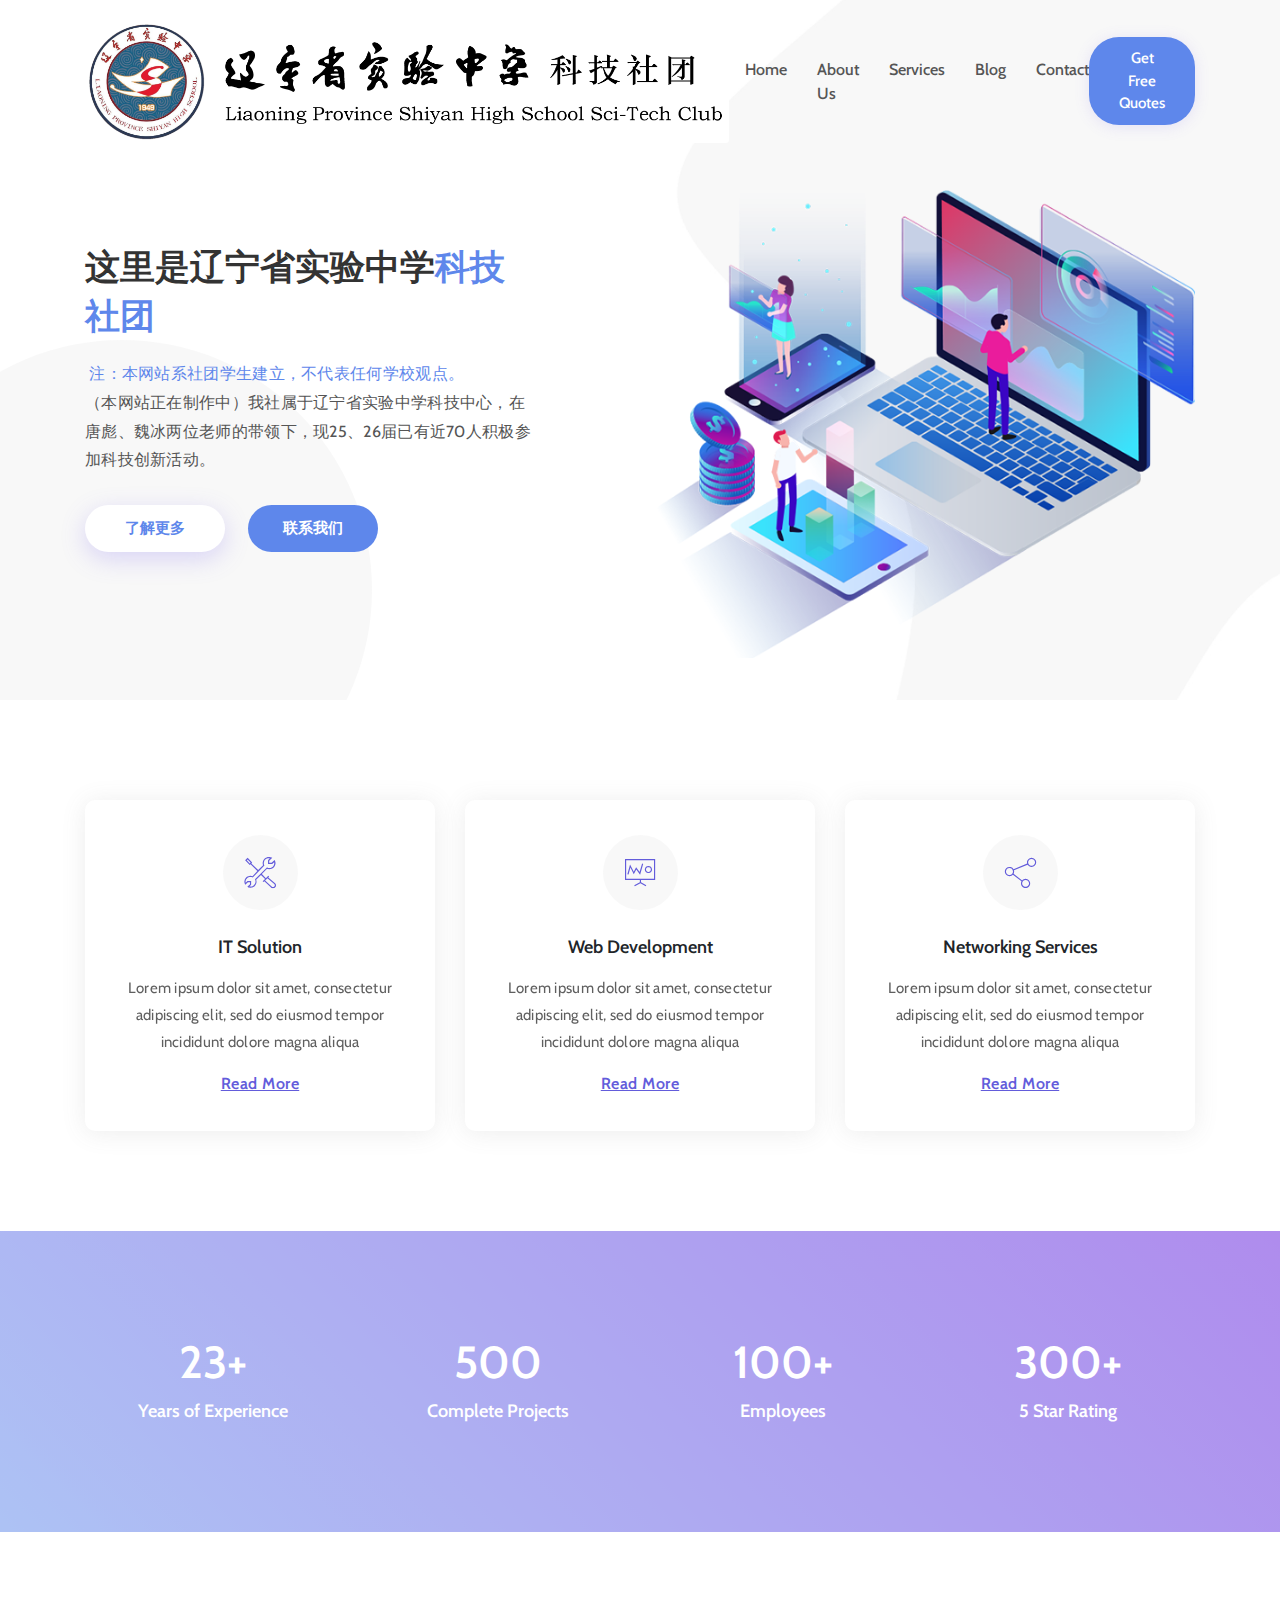
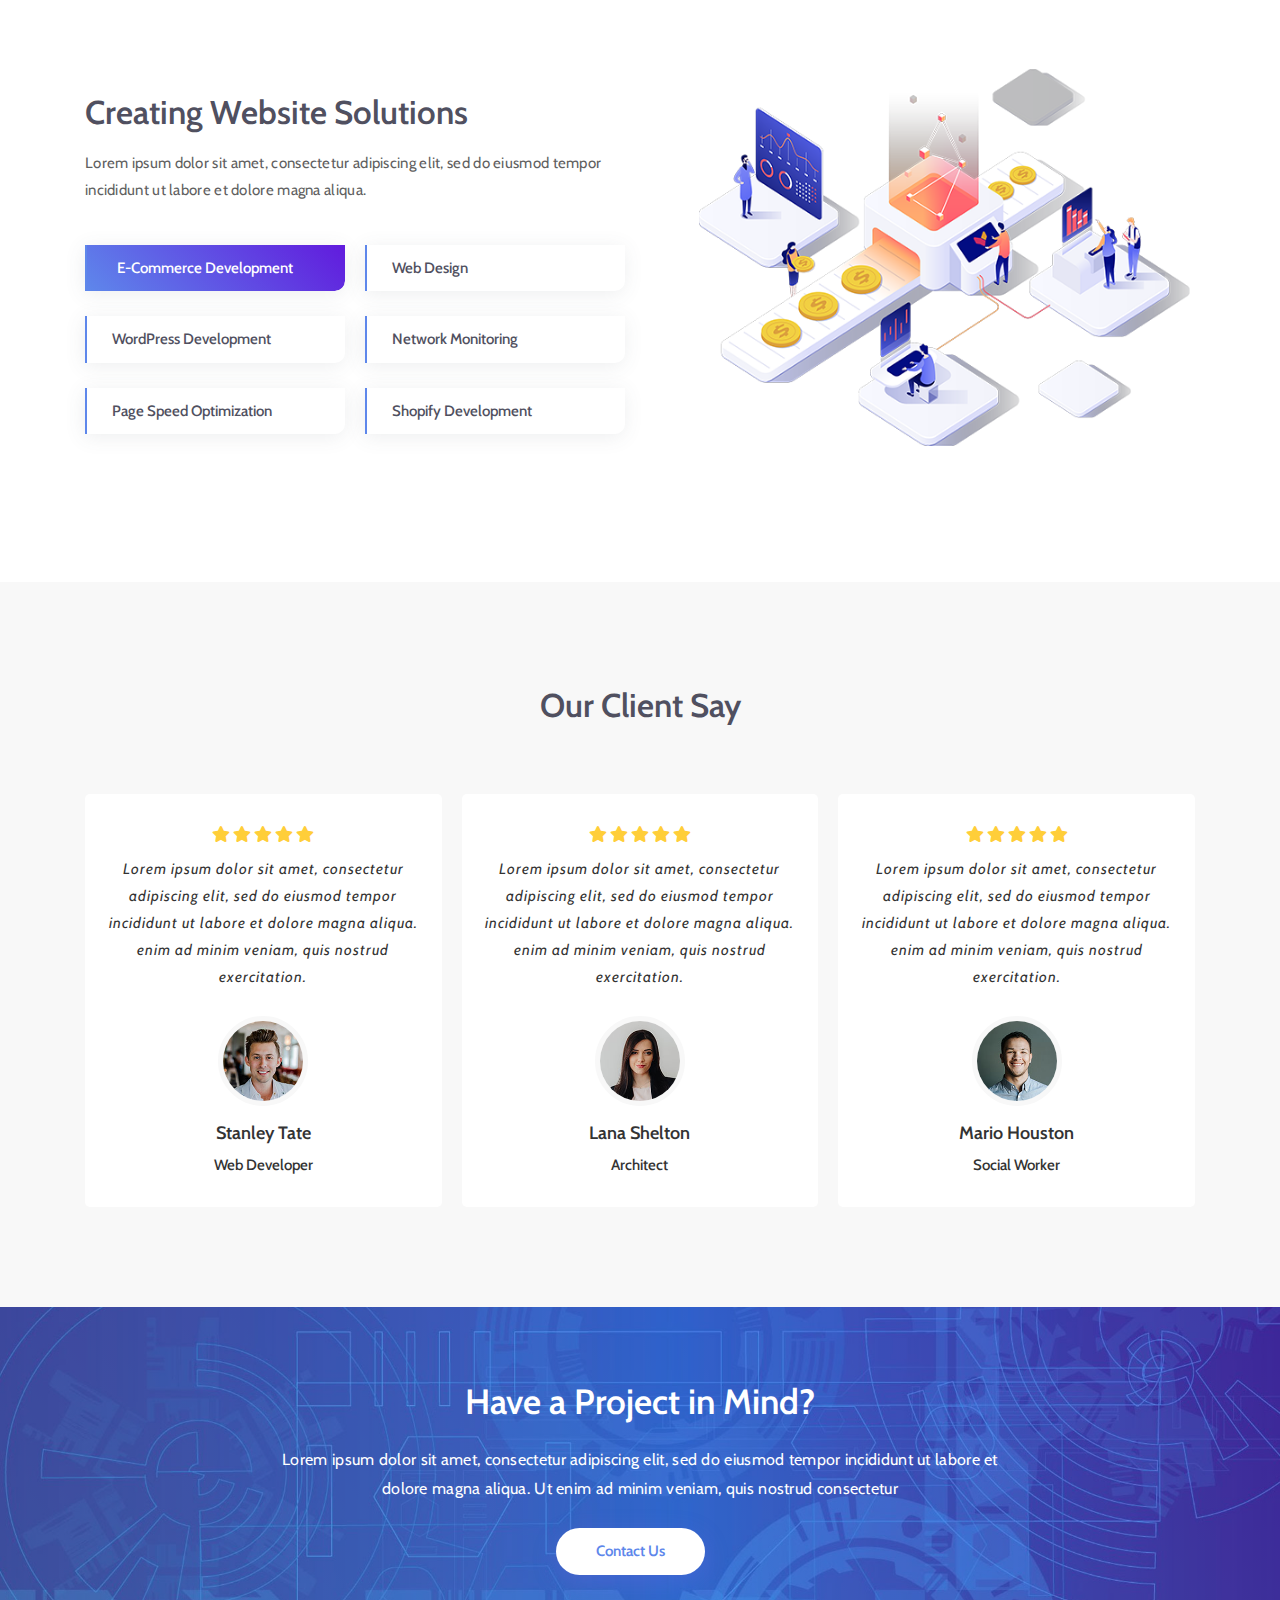
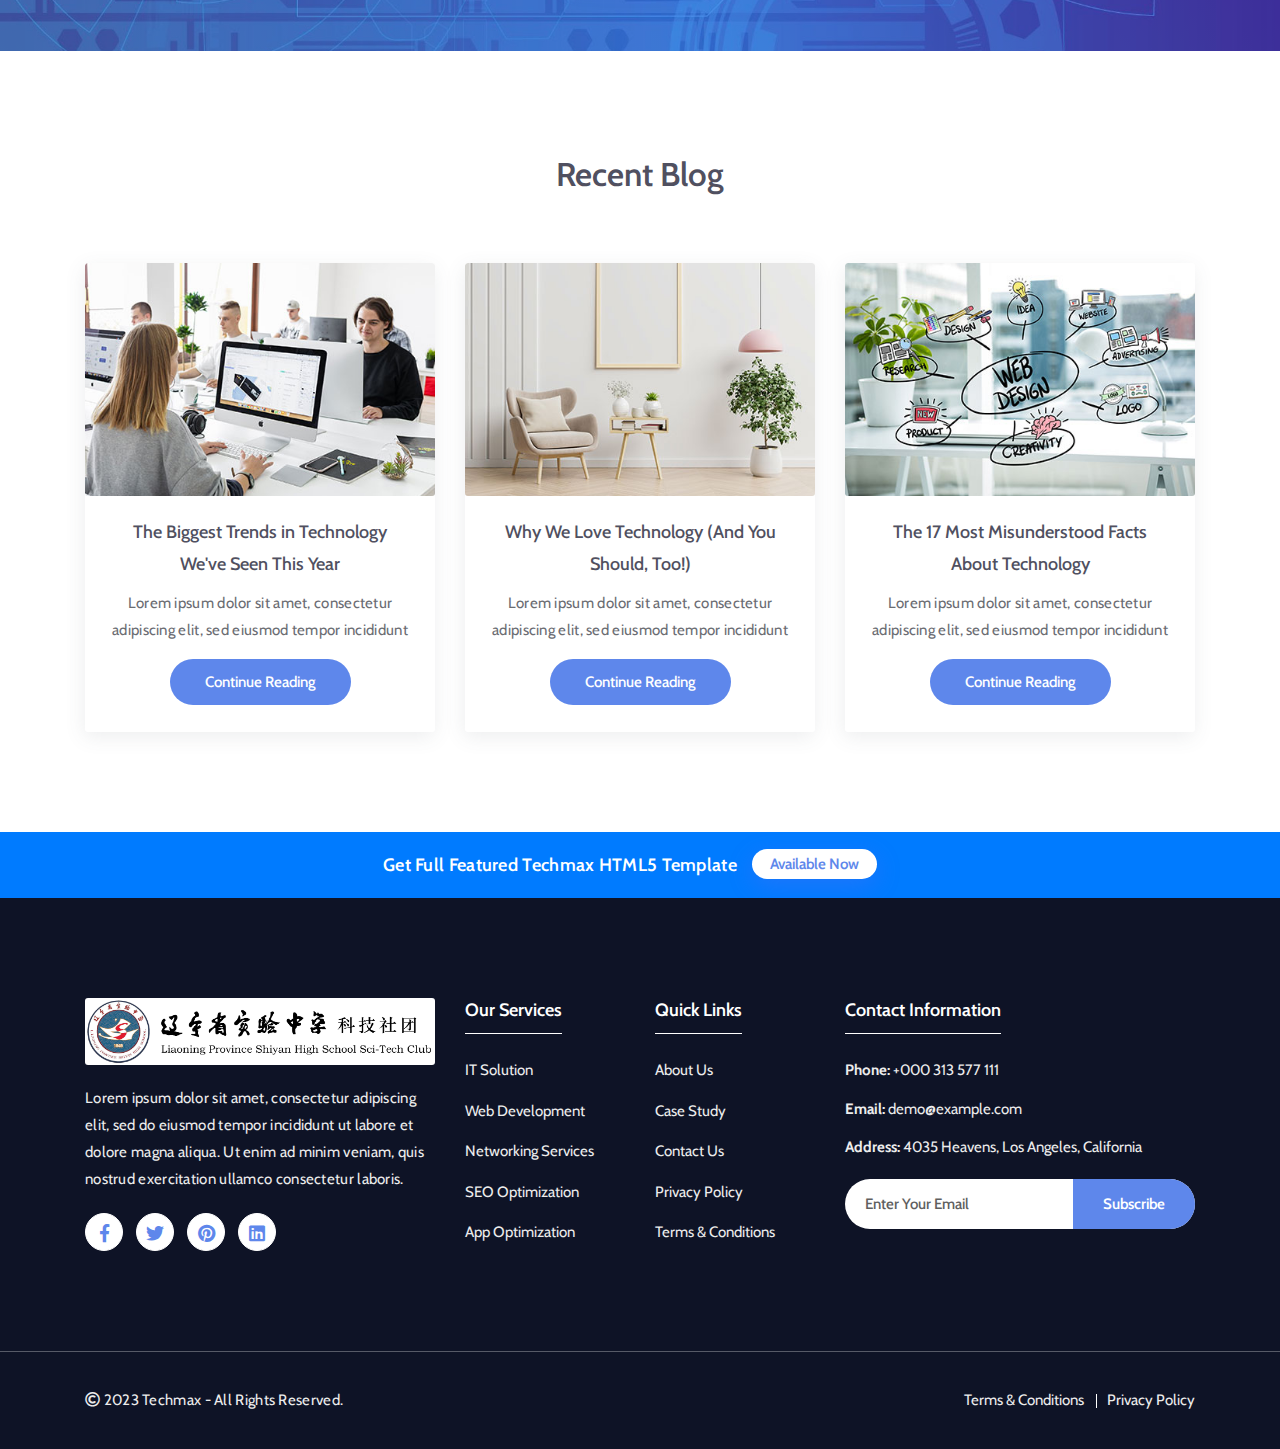
==== commit 6330c3b3: "gai" ====
--- a/index.html
+++ b/index.html
@@ -103,15 +103,15 @@
 					<div class="row align-items-center">
 						<div class="col-lg-6 col-md-12">
 							<div class="main-banner-content">
-								<h1>Encourage Innovation With Trusted <span class="color-text">Technology Solutions</span></h1>
-								<p>Lorem ipsum dolor sit amet, consectetur adipiscing elit, sed do eiusmod tempor incididunt ut labore et dolore magna aliqua, magna aliqua. ipsum is simply dummy text of the printing.</p>
+								<h1>这里是辽宁省实验中学<span class="color-text">科技社团</span></h1>
+								<p><span class="color-text">&nbsp注：本网站系社团学生建立，不代表任何学校观点。</span><br>（本网站正在制作中）我社属于辽宁省实验中学科技中心，在唐彪、魏冰两位老师的带领下，现25、26届已有近70人积极参加科技创新活动。</p>
 								<div class="banner-btn">
 									<a href="about.html" class="default-btn-one">
-                                        Learn More
+                                        了解更多
                                         <span></span>
                                     </a>
 									<a class="default-btn" href="contact.html">
-                                        Contact Us 
+                                        联系我们 
                                         <span></span>
                                     </a>
 								</div>
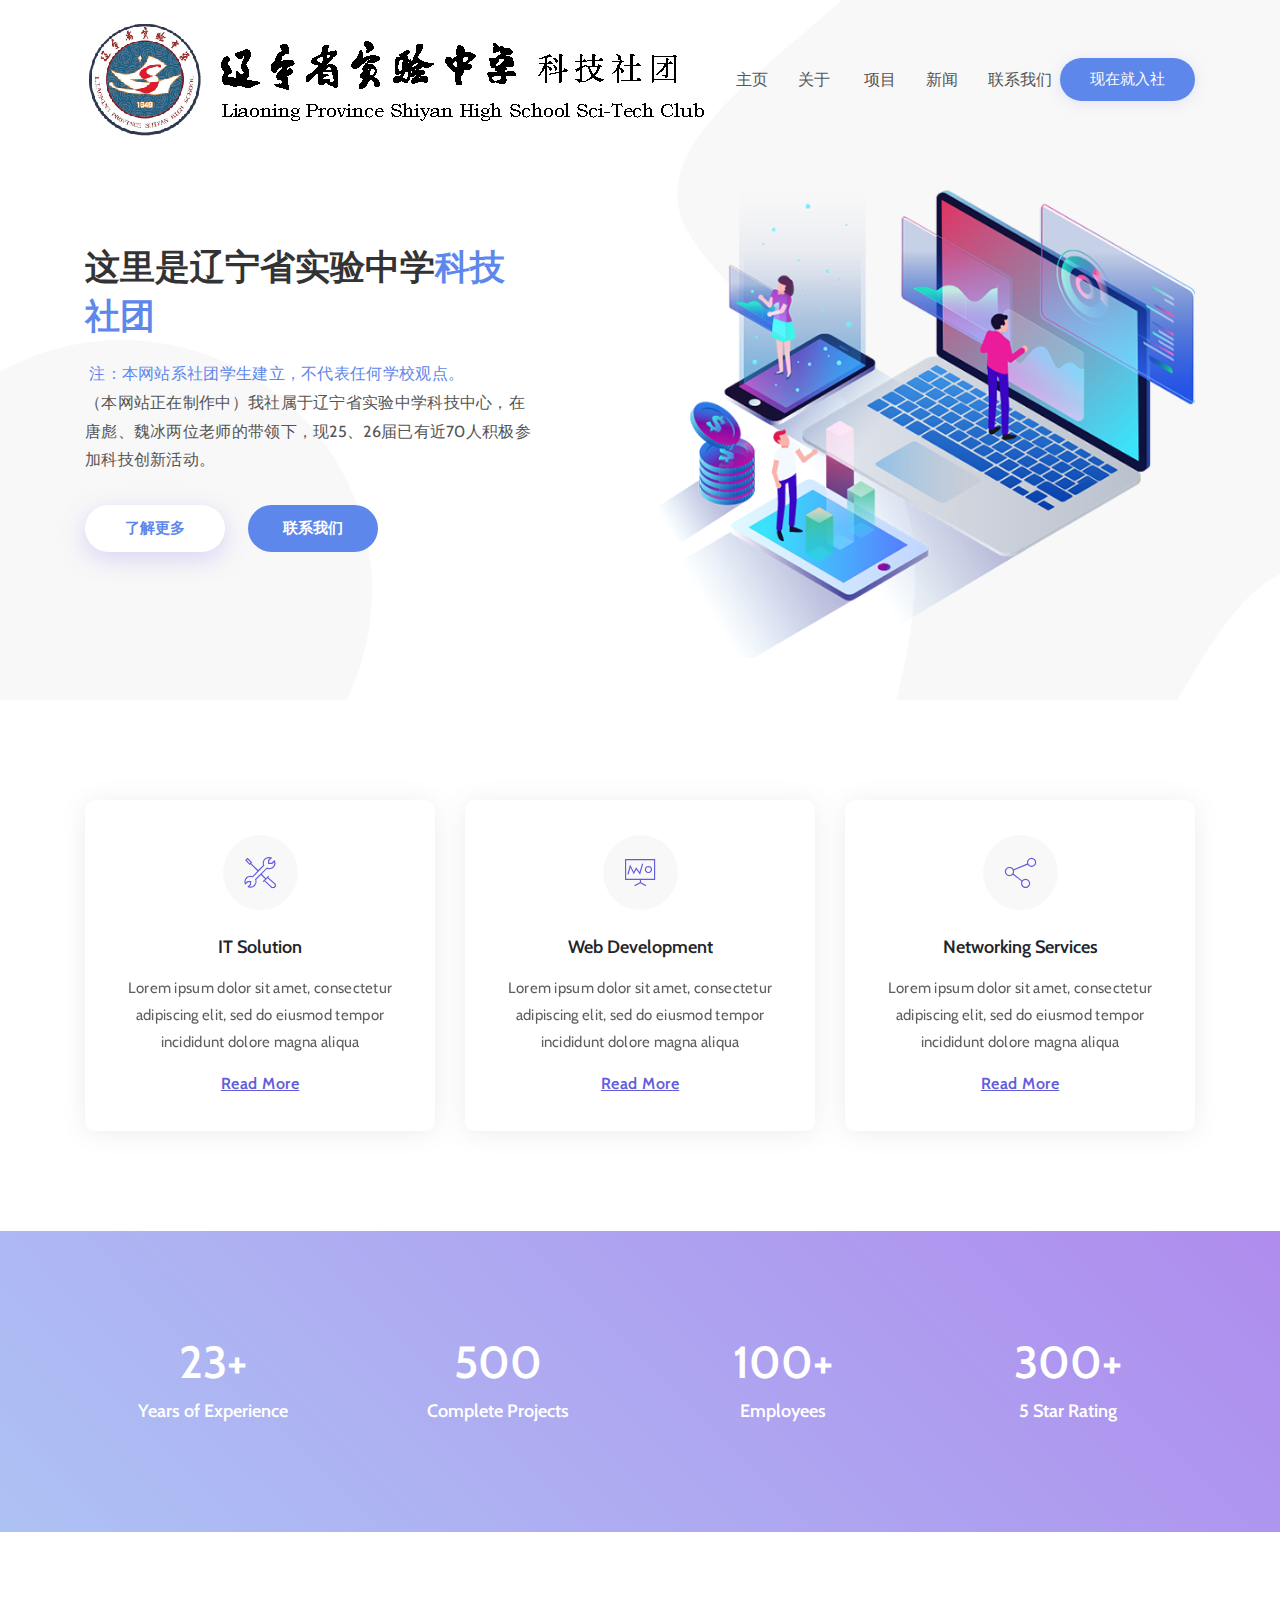
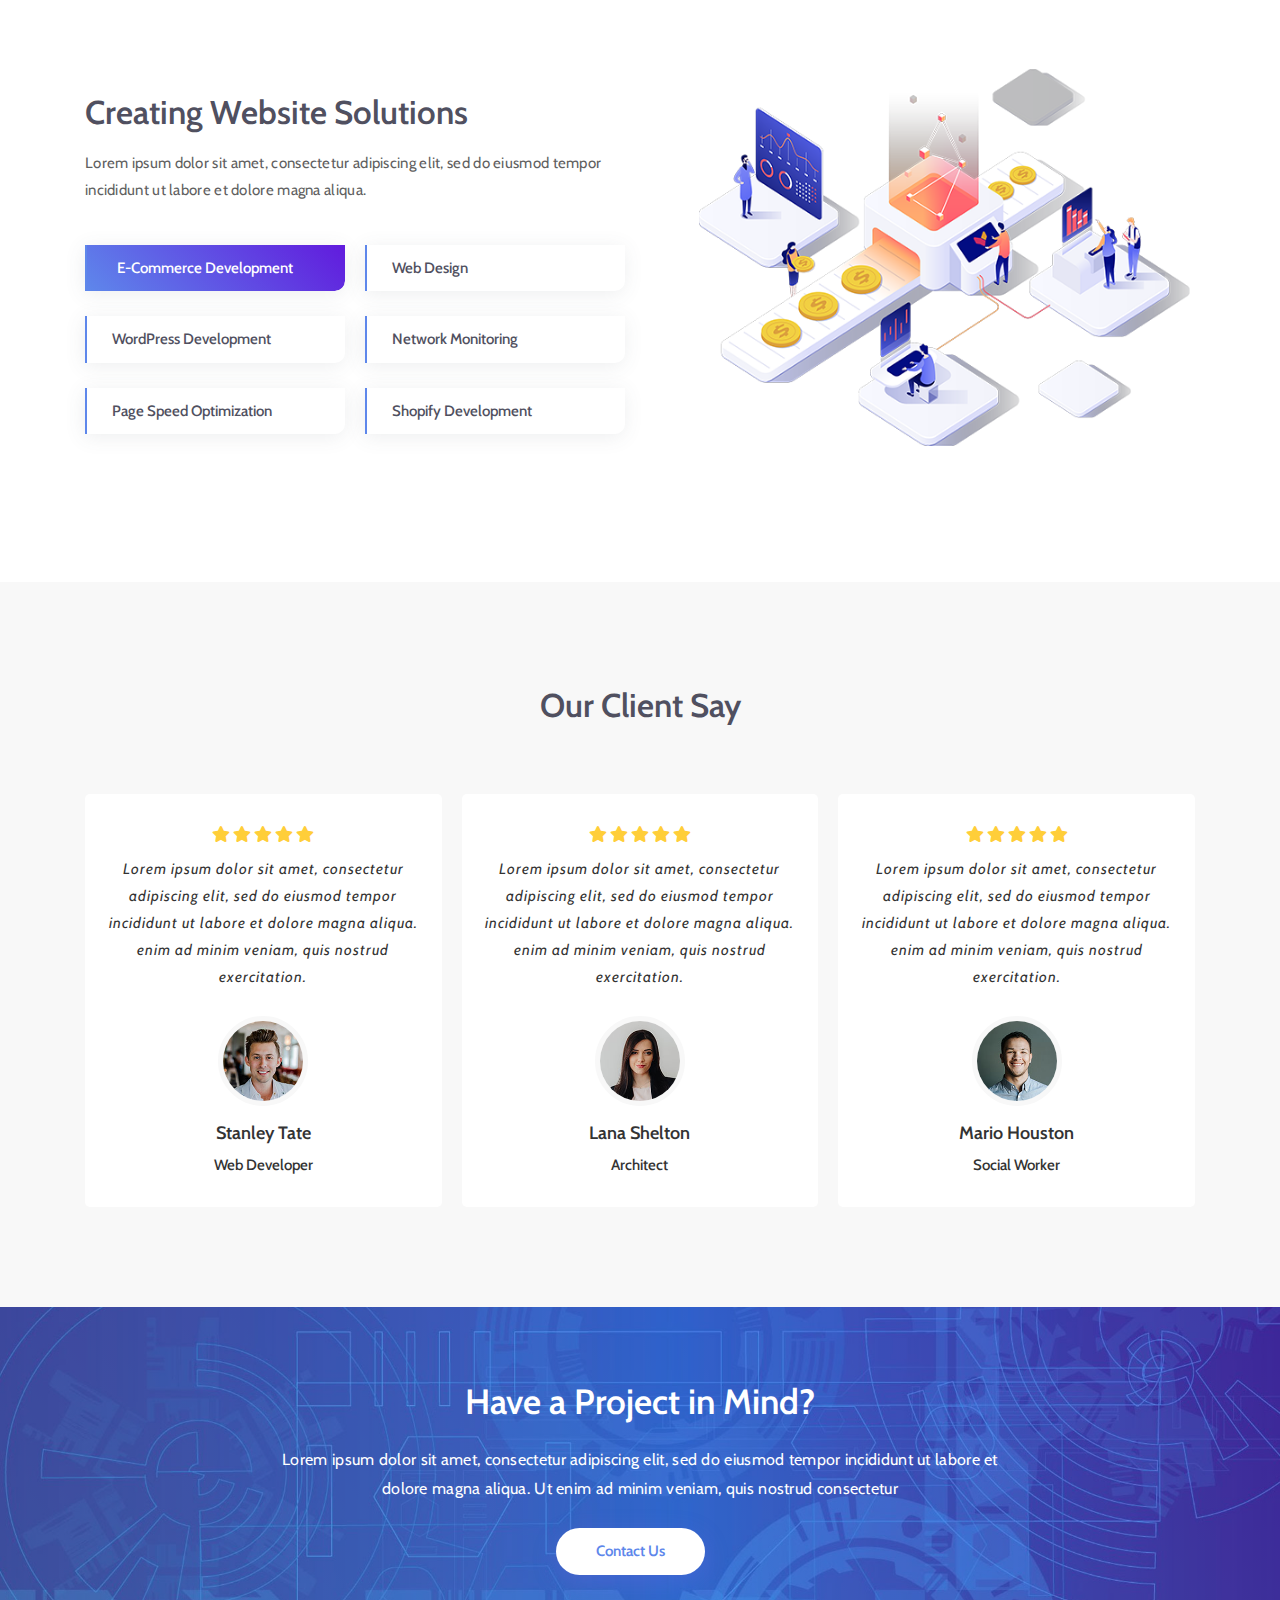
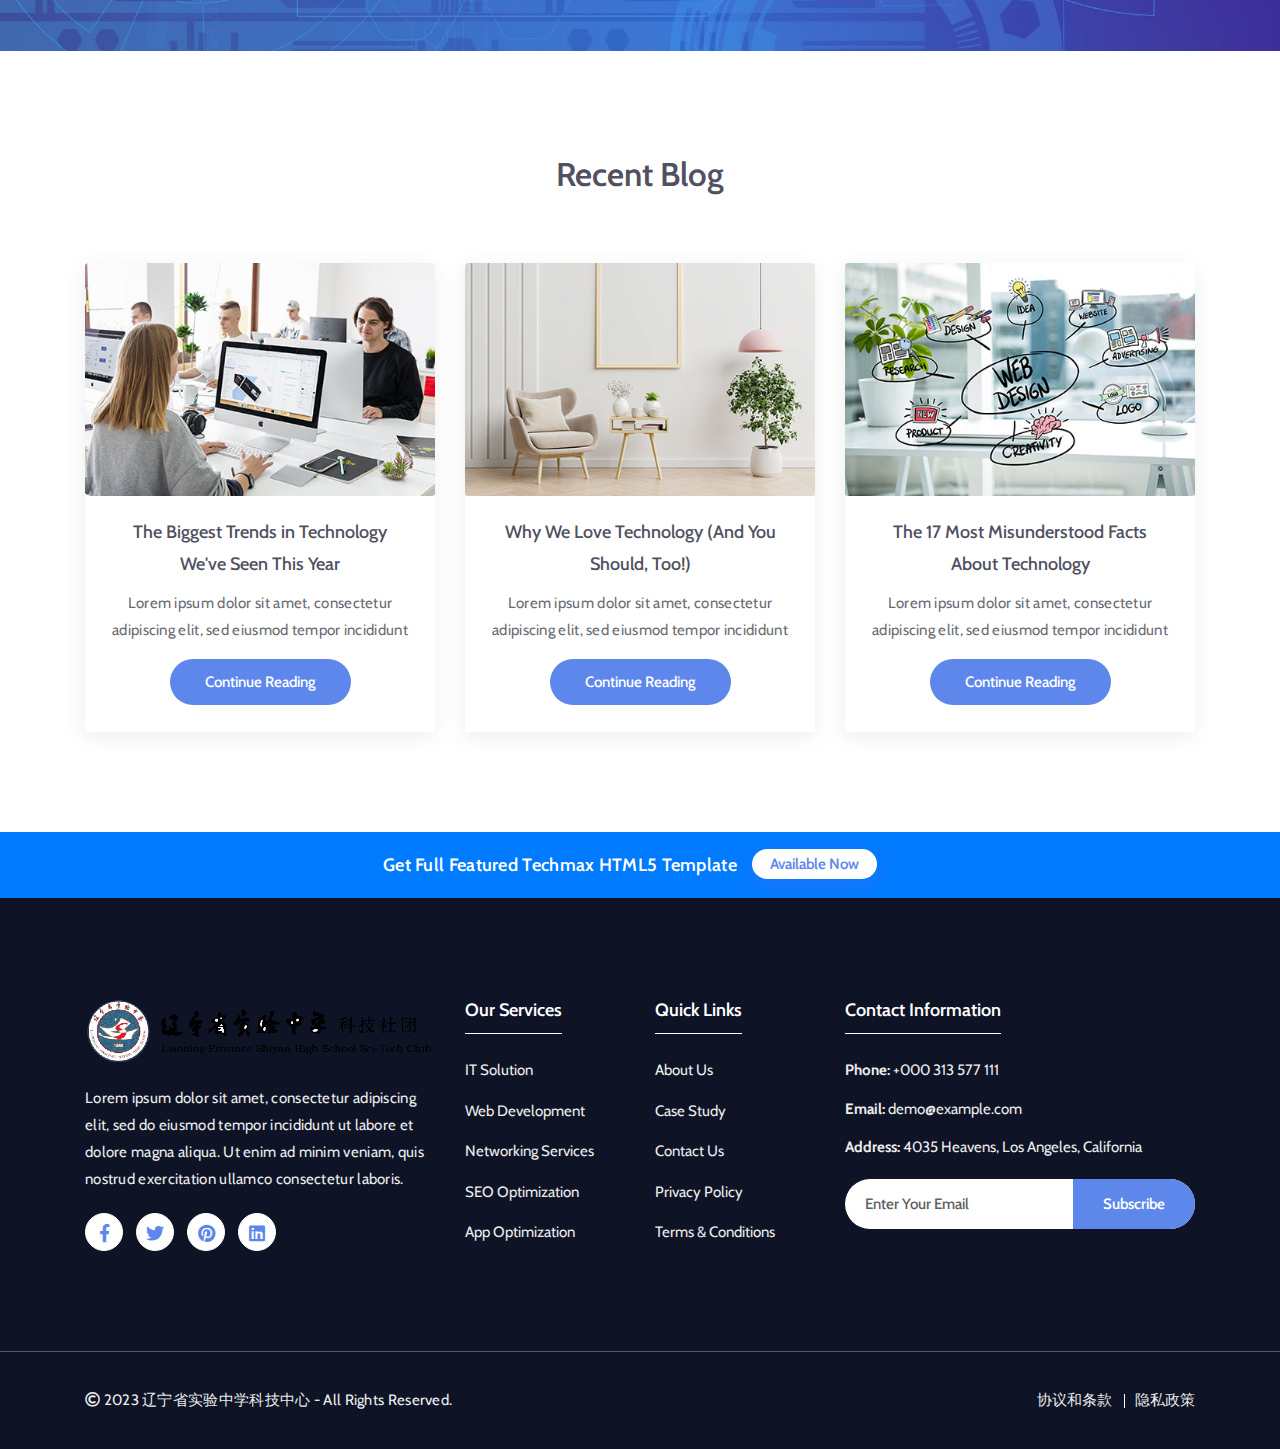
==== commit 0824e2ee: "xiugai" ====
--- a/index.html
+++ b/index.html
@@ -70,23 +70,23 @@
 					<div class="collapse navbar-collapse mean-menu" id="navbarSupportedContent">
 						<ul class="navbar-nav">
 							<li class="nav-item"> 
-								<a href="index.html" class="nav-link">Home</a>
+								<a href="index.html" class="nav-link">主页</a>
 							</li>
 							<li class="nav-item">
-								<a href="about.html" class="nav-link">About Us</a>
+								<a href="about.html" class="nav-link">关于&nbsp;</a>
 							</li>
 							<li class="nav-item">
-								<a href="services.html" class="nav-link">Services</a>
+								<a href="services.html" class="nav-link">项目</a>
 							</li>
 							<li class="nav-item">
-								<a href="blog.html" class="nav-link">Blog</a>
+								<a href="blog.html" class="nav-link">新闻</a>
 							</li>
 							<li class="nav-item">
-								<a href="contact.html" class="nav-link">Contact</a>
+								<a href="contact.html" class="nav-link">联系我们</a>
 							</li>
 						</ul>
 						<div class="other-option">
-							<a class="default-btn" href="#0">Get Free Quotes <span></span></a>
+							<a class="default-btn" href="#0">现在就入社 <span></span></a>
 						</div>
 					</div>
 				</nav>
@@ -544,13 +544,13 @@
 		<div class="container">
 			<div class="row align-items-center">
 				<div class="col-lg-6 col-md-6">
-					<p> <i class="far fa-copyright"></i> 2023 Techmax - All Rights Reserved.</p>
+					<p> <i class="far fa-copyright"></i> 2023 辽宁省实验中学科技中心 - All Rights Reserved.</p>
 				</div>
 				<div class="col-lg-6 col-md-6">
 					<ul>
-						<li> <a href="terms-condition.html">Terms & Conditions</a>
+						<li> <a href="terms-condition.html">协议和条款</a>
 						</li>
-						<li> <a href="privacy-policy.html">Privacy Policy</a>
+						<li> <a href="privacy-policy.html">隐私政策</a>
 						</li>
 					</ul>
 				</div>
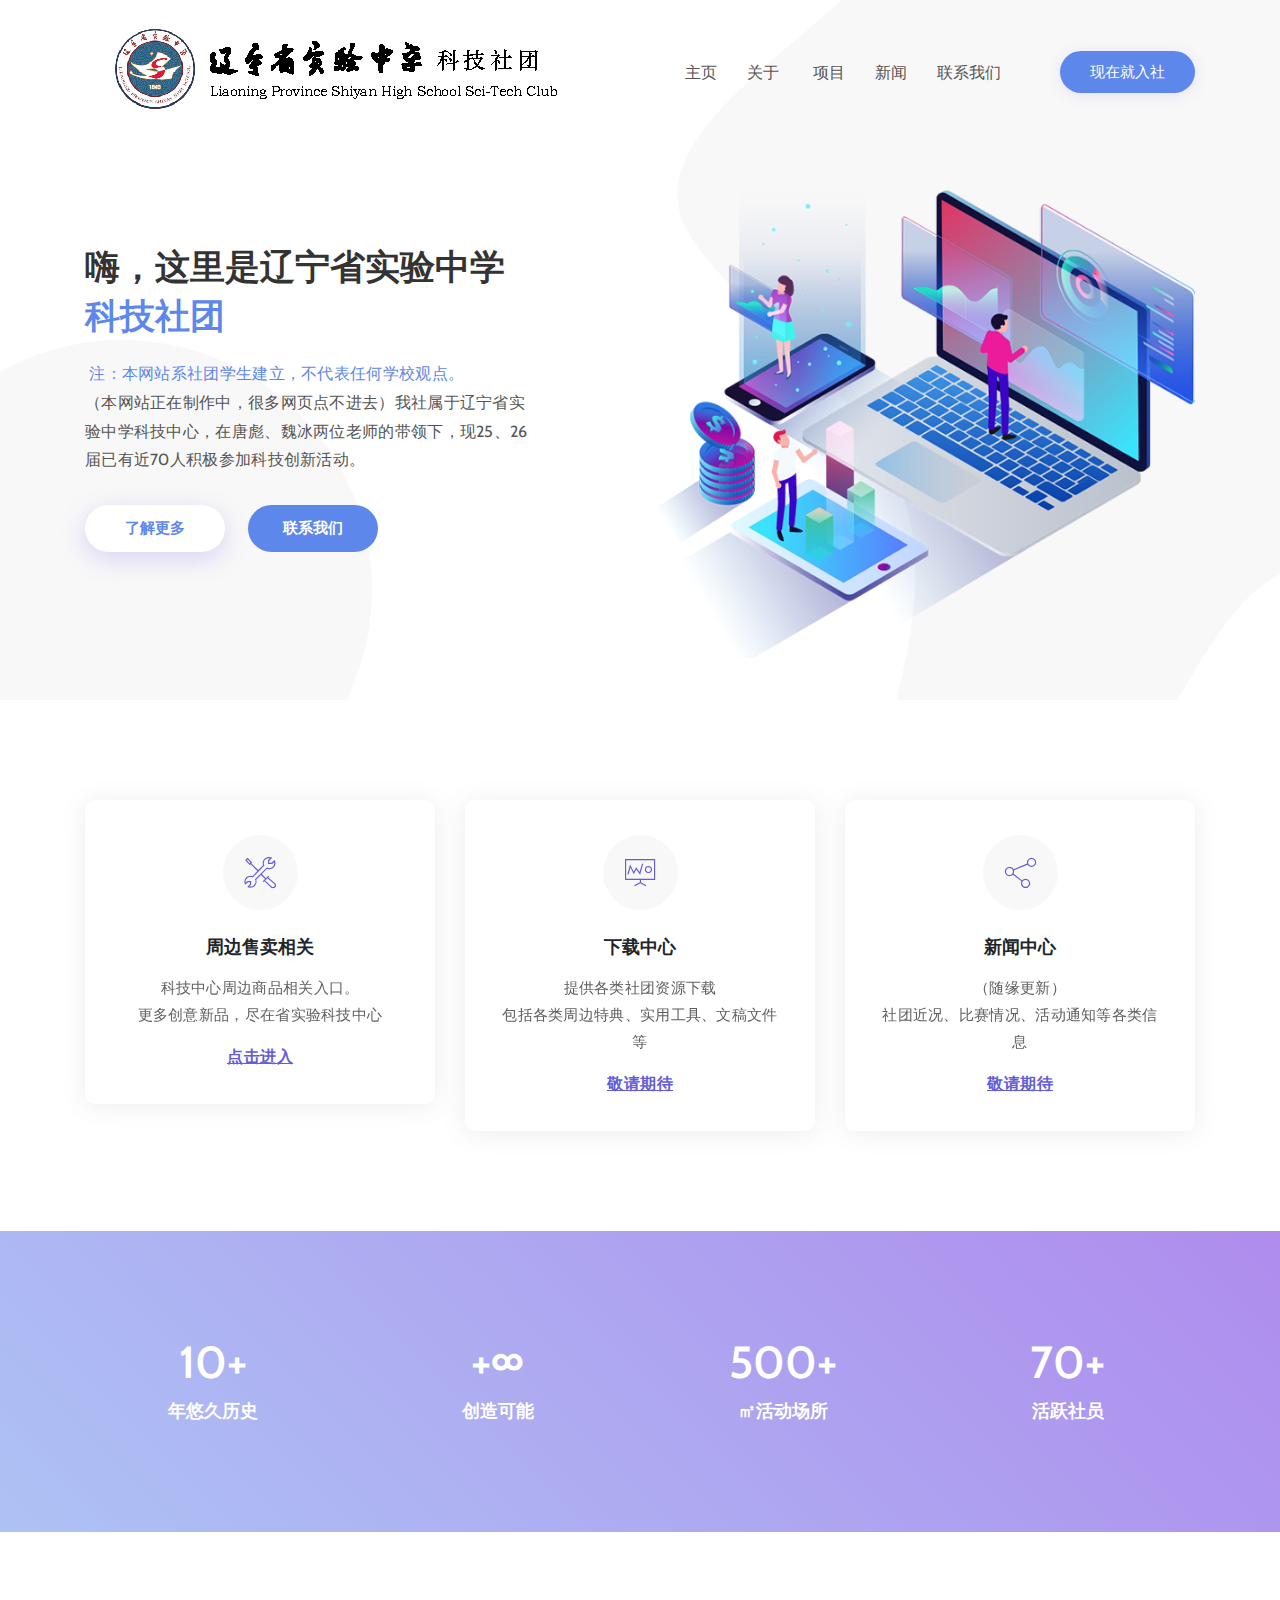
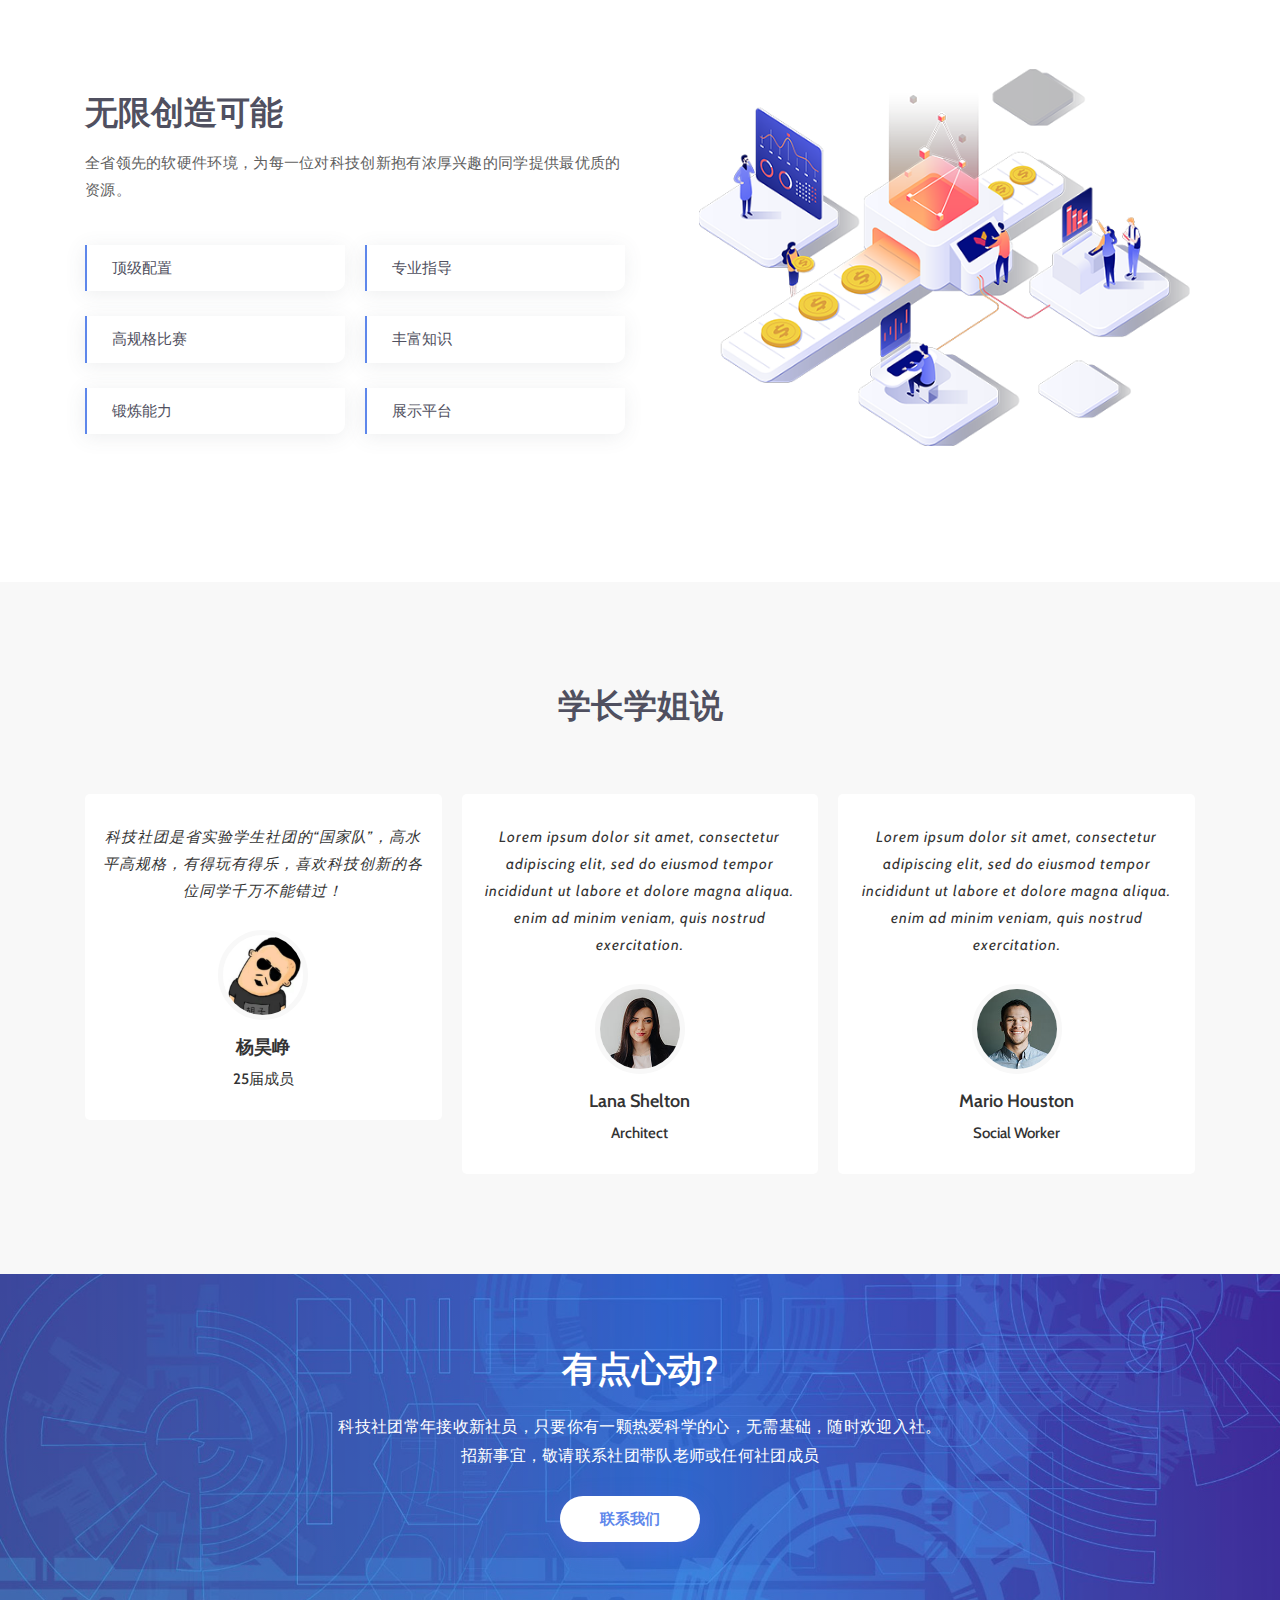
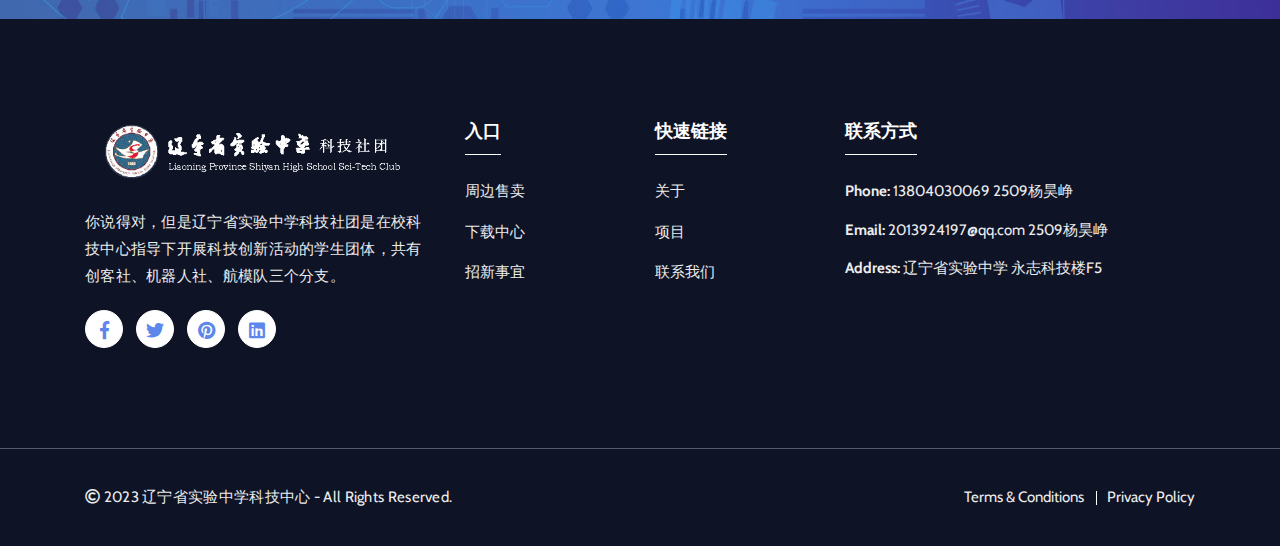
==== commit 4c972b71: "修改" ====
--- a/index.html
+++ b/index.html
@@ -73,16 +73,16 @@
 								<a href="index.html" class="nav-link">主页</a>
 							</li>
 							<li class="nav-item">
-								<a href="about.html" class="nav-link">关于&nbsp;</a>
+								<a href="index.html" class="nav-link">关于&nbsp;</a>
 							</li>
 							<li class="nav-item">
-								<a href="services.html" class="nav-link">项目</a>
+								<a href="index.html" class="nav-link">项目</a>
 							</li>
 							<li class="nav-item">
-								<a href="blog.html" class="nav-link">新闻</a>
+								<a href="index.html" class="nav-link">新闻</a>
 							</li>
 							<li class="nav-item">
-								<a href="contact.html" class="nav-link">联系我们</a>
+								<a href="index.html" class="nav-link">联系我们</a>
 							</li>
 						</ul>
 						<div class="other-option">
@@ -103,14 +103,15 @@
 					<div class="row align-items-center">
 						<div class="col-lg-6 col-md-12">
 							<div class="main-banner-content">
-								<h1>这里是辽宁省实验中学<span class="color-text">科技社团</span></h1>
-								<p><span class="color-text">&nbsp注：本网站系社团学生建立，不代表任何学校观点。</span><br>（本网站正在制作中）我社属于辽宁省实验中学科技中心，在唐彪、魏冰两位老师的带领下，现25、26届已有近70人积极参加科技创新活动。</p>
+								<h1>嗨，这里是辽宁省实验中学<span class="color-text">科技社团</span></h1>
+								<p><span class="color-text">&nbsp注：本网站系社团学生建立，不代表任何学校观点。</span><br>
+							    （本网站正在制作中，很多网页点不进去）我社属于辽宁省实验中学科技中心，在唐彪、魏冰两位老师的带领下，现25、26届已有近70人积极参加科技创新活动。</p>
 								<div class="banner-btn">
-									<a href="about.html" class="default-btn-one">
+									<a href="index.html" class="default-btn-one">
                                         了解更多
                                         <span></span>
                                     </a>
-									<a class="default-btn" href="contact.html">
+									<a class="default-btn" href="index.html">
                                         联系我们 
                                         <span></span>
                                     </a>
@@ -139,10 +140,10 @@
 						<div class="services-icon">
 							<i class="pe-7s-tools"></i>
 						</div>
-						<h3>IT Solution</h3>
-						<p>Lorem ipsum dolor sit amet, consectetur adipiscing elit, sed do eiusmod tempor incididunt dolore magna aliqua</p>
+						<h3>周边售卖相关</h3>
+						<p>科技中心周边商品相关入口。<br>更多创意新品，尽在省实验科技中心</p>
 						<div class="services-btn-link">
-							<a href="#0" class="services-link">Read More</a>
+							<a href="shop.html" class="services-link">点击进入</a>
 						</div>
 					</div>
 				</div>
@@ -151,10 +152,10 @@
 						<div class="services-icon">
 							<i class="pe-7s-display1"></i>
 						</div>
-						<h3>Web Development</h3>
-						<p>Lorem ipsum dolor sit amet, consectetur adipiscing elit, sed do eiusmod tempor incididunt dolore magna aliqua</p>
+						<h3>下载中心</h3>
+						<p>提供各类社团资源下载<br>包括各类周边特典、实用工具、文稿文件等</p>
 						<div class="services-btn-link">
-							<a href="#0" class="services-link">Read More</a>
+							<a href="#0" class="services-link">敬请期待</a>
 						</div>
 					</div>
 				</div>
@@ -163,10 +164,10 @@
 						<div class="services-icon">
 							<i class="pe-7s-share"></i>
 						</div>
-						<h3>Networking Services</h3>
-						<p>Lorem ipsum dolor sit amet, consectetur adipiscing elit, sed do eiusmod tempor incididunt dolore magna aliqua</p>
+						<h3>新闻中心</h3>
+						<p>（随缘更新）<br>社团近况、比赛情况、活动通知等各类信息</p>
 						<div class="services-btn-link">
-							<a href="#0" class="services-link">Read More</a>
+							<a href="#0" class="services-link">敬请期待</a>
 						</div>
 					</div>
 				</div>
@@ -183,10 +184,21 @@
 					<div class="single-counter">
 						<div class="counter-contents">
 							<h2>
-								<span class="counter-number">23</span>
+								<span class="counter-number">10</span>
 								<span>+</span>
 							</h2>
-							<h3 class="counter-heading">Years of Experience</h3>
+							<h3 class="counter-heading">年悠久历史</h3>
+						</div>
+					</div>
+				</div>
+				<div class="col-lg-3 col-md-6 counter-item">
+					<div class="single-counter">
+						<div class="counter-contents">
+							<h2>
+								
+								<span>+∞</span>
+							</h2>
+							<h3 class="counter-heading">创造可能</h3>
 						</div>
 					</div>
 				</div>
@@ -195,8 +207,9 @@
 						<div class="counter-contents">
 							<h2>
 								<span class="counter-number">500</span>
+								<span>+</span>
 							</h2>
-							<h3 class="counter-heading">Complete Projects</h3>
+							<h3 class="counter-heading">㎡活动场所</h3>
 						</div>
 					</div>
 				</div>
@@ -204,21 +217,10 @@
 					<div class="single-counter">
 						<div class="counter-contents">
 							<h2>
-								<span class="counter-number">100</span>
+								<span class="counter-number">70</span>
 								<span>+</span>
 							</h2>
-							<h3 class="counter-heading">Employees</h3>
-						</div>
-					</div>
-				</div>
-				<div class="col-lg-3 col-md-6 counter-item">
-					<div class="single-counter">
-						<div class="counter-contents">
-							<h2>
-								<span class="counter-number">300</span>
-								<span>+</span>
-							</h2>
-							<h3 class="counter-heading">5 Star Rating</h3>
+							<h3 class="counter-heading">活跃社员</h3>
 						</div>
 					</div>
 				</div>
@@ -233,15 +235,15 @@
 			<div class="row align-items-center">
 				<div class="col-lg-6">
 					<div class="overview-content">
-						<h2>Creating Website Solutions</h2>
-						<p>Lorem ipsum dolor sit amet, consectetur adipiscing elit, sed do eiusmod tempor incididunt ut labore et dolore magna aliqua.</p>
+						<h2>无限创造可能&nbsp;</h2>
+						<p>全省领先的软硬件环境，为每一位对科技创新抱有浓厚兴趣的同学提供最优质的资源。&nbsp;</p>
 						<ul class="features-list">
-							<li> <span class="active">E-Commerce Development</span></li>
-							<li> <span>Web Design</span></li>
-							<li> <span>WordPress Development</span></li>
-							<li> <span>Network Monitoring</span></li>
-							<li> <span>Page Speed Optimization</span></li>
-							<li> <span>Shopify Development</span></li>
+						  <li> <span>顶级配置</span></li>
+							<li> <span>专业指导</span></li>
+							<li> <span>高规格比赛</span></li>
+							<li> <span>丰富知识</span></li>
+							<li> <span>锻炼能力</span></li>
+							<li> <span>展示平台</span></li>
 						</ul>
 					</div>
 				</div>
@@ -259,46 +261,30 @@
 	<section class="testimonial-section bg-grey section-padding">
 		<div class="container">
 			<div class="section-title">
-				<h2>Our Client Say</h2>
+				<h2>学长学姐说</h2>
 			</div>
 			<div class="row">
 				<div class="col-lg-12 col-md-12">
 					<div class="testimonial-slider owl-carousel owl-theme">
 						<!-- testimonials item -->
 						<div class="single-testimonial">
-							<div class="rating-box">
-								<ul>
-									<li><i class="fa fa-star"></i></li>
-									<li><i class="fa fa-star"></i></li>
-									<li><i class="fa fa-star"></i></li>
-									<li><i class="fa fa-star"></i></li>
-									<li><i class="fa fa-star"></i></li>
-								</ul>
-							</div>
+						
 							<div class="testimonial-content">
-								<p>Lorem ipsum dolor sit amet, consectetur adipiscing elit, sed do eiusmod tempor incididunt ut labore et dolore magna aliqua. enim ad minim veniam, quis nostrud exercitation.</p>
+								<p>科技社团是省实验学生社团的“国家队”，高水平高规格，有得玩有得乐，喜欢科技创新的各位同学千万不能错过！</p>
 							</div>
 							<div class="avatar">
 								<img src="assets/img/client/testimonial-1.jpg" alt="testimonial images">
 							</div>
 							<div class="testimonial-bio">
 								<div class="bio-info">
-									<h3>Stanley Tate</h3>
-									<span>Web Developer</span>
+									<h3>杨昊峥</h3>
+									<span>25届成员</span>
 								</div>
 							</div>
 						</div>
 						<!-- testimonials item -->
 						<div class="single-testimonial">
-							<div class="rating-box">
-								<ul>
-									<li><i class="fa fa-star"></i></li>
-									<li><i class="fa fa-star"></i></li>
-									<li><i class="fa fa-star"></i></li>
-									<li><i class="fa fa-star"></i></li>
-									<li><i class="fa fa-star"></i></li>
-								</ul>
-							</div>
+							
 							<div class="testimonial-content">
 								<p>Lorem ipsum dolor sit amet, consectetur adipiscing elit, sed do eiusmod tempor incididunt ut labore et dolore magna aliqua. enim ad minim veniam, quis nostrud exercitation.</p>
 							</div>
@@ -314,15 +300,7 @@
 						</div>
 						<!-- testimonials item -->
 						<div class="single-testimonial">
-							<div class="rating-box">
-								<ul>
-									<li><i class="fa fa-star"></i></li>
-									<li><i class="fa fa-star"></i></li>
-									<li><i class="fa fa-star"></i></li>
-									<li><i class="fa fa-star"></i></li>
-									<li><i class="fa fa-star"></i></li>
-								</ul>
-							</div>
+					
 							<div class="testimonial-content">
 								<p>Lorem ipsum dolor sit amet, consectetur adipiscing elit, sed do eiusmod tempor incididunt ut labore et dolore magna aliqua. enim ad minim veniam, quis nostrud exercitation.</p>
 							</div>
@@ -349,10 +327,11 @@
 			<div class="row">
 				<div class="col-lg-8 offset-lg-2 col-md-12">
 					<div class="hire-content">
-						<h2>Have a Project in Mind?</h2>
-						<p>Lorem ipsum dolor sit amet, consectetur adipiscing elit, sed do eiusmod tempor incididunt ut labore et dolore magna aliqua. Ut enim ad minim veniam, quis nostrud consectetur</p>
+						<h2>有点心动?</h2>
+						<p>科技社团常年接收新社员，只要你有一颗热爱科学的心，无需基础，随时欢迎入社。<br>
+						招新事宜，敬请联系社团带队老师或任何社团成员</p>
 						<div class="hire-btn">
-							<a class="default-btn-one" href="contact.html">Contact Us <span></span></a>
+							<a class="default-btn-one" href="index.html">联系我们 <span></span></a>
 						</div>
 					</div>
 				</div>
@@ -361,7 +340,7 @@
 	</section>
 	<!-- End Hire Section -->
 	
-	<!-- Start Blog Section -->
+	<!-- Start Blog Section 
 	<section class="blog-section pt-100 pb-70">
 		<div class="container">
 			<div class="section-title">
@@ -437,22 +416,6 @@
 	</section>
 	<!-- End Blog Section -->
 	
-	<!-- Start Purchase Section -->
-    <div class="purchase-container">
-		<div class="container">
-			<div class="row">
-				<div class="col">
-					<div class="purchase-info">
-						<p>Get Full Featured Techmax HTML5 Template</p>
-						<div class="purchase-button">
-							<a class="default-btn-one" href="https://www.templatemonster.com/website-templates/techmax-it-solutions-and-technology-website-template-224088.html">Available Now <span></span></a>
-						</div>
-					</div>
-				</div>
-			</div>
-		</div>
-    </div>
-	<!-- End Purchase Section -->
 	
 	<!-- Start Footer Section -->
 	<section class="footer-area section-padding">
@@ -463,7 +426,7 @@
 						<a class="footer-logo" href="#">
 							<img src="assets/img/logo.png" class="white-logo" alt="logo">
 						</a>
-						<p>Lorem ipsum dolor sit amet, consectetur adipiscing elit, sed do eiusmod tempor incididunt ut labore et dolore magna aliqua. Ut enim ad minim veniam, quis nostrud exercitation ullamco consectetur laboris.</p>
+						<p>你说得对，但是辽宁省实验中学科技社团是在校科技中心指导下开展科技创新活动的学生团体，共有创客社、机器人社、航模队三个分支。</p>
 						<ul class="footer-social">
 							<li>
 								<a href="#"> <i class="fab fa-facebook-f"></i>
@@ -487,51 +450,44 @@
 				<div class="col-lg-2 col-md-6 col-sm-6">
 					<div class="single-footer-widget">
 						<div class="footer-heading">
-							<h3>Our Services</h3>
+							<h3>入口</h3>
 						</div>
 						<ul class="footer-quick-links">
-							<li> <a href="#">IT Solution</a></li>
-							<li> <a href="#">Web Development</a></li>
-							<li> <a href="#">Networking Services</a></li>
-							<li> <a href="#">SEO Optimization</a></li>
-							<li> <a href="#">App Optimization</a></li>
+							<li> <a href="#">周边售卖</a></li>
+							<li> <a href="#">下载中心</a></li>
+							<li> <a href="#">招新事宜</a></li>
+
 						</ul>
 					</div>
 				</div>
 				<div class="col-lg-2 col-md-6 col-sm-6">
 					<div class="single-footer-widget">
 						<div class="footer-heading">
-							<h3>Quick Links</h3>
+							<h3>快速链接</h3>
 						</div>
 						<ul class="footer-quick-links">
-							<li><a href="about.html">About Us</a></li>
-							<li><a href="projects.html">Case Study</a></li>
-							<li><a href="contact.html">Contact Us</a></li>
-							<li><a href="privacy-policy.html">Privacy Policy</a></li>
-							<li><a href="terms-condition.html">Terms & Conditions</a></li>
+							<li><a href="about.html">关于</a></li>
+							<li><a href="projects.html">项目</a></li>
+							<li><a href="contact.html">联系我们</a></li>
+
 						</ul>
 					</div>
 				</div>
 				<div class="col-lg-4 col-md-6 col-sm-6">
 					<div class="single-footer-widget">
 						<div class="footer-heading">
-							<h3>Contact Information</h3>
+							<h3>联系方式</h3>
 						</div>
 						<div class="footer-info-contact">
-							<span><strong>Phone:</strong> <a href="tel:0802235678">+000 313 577 111</a></span>
+							<span><strong>Phone:</strong> <a href="tel:0802235678">13804030069 2509杨昊峥</a></span>
 						</div>
 						<div class="footer-info-contact">
-							<span><strong>Email:</strong> <a href="mailto:demo@example.com">demo@example.com</a></span>
+							<span><strong>Email:</strong>&nbsp;2013924197@qq.com 2509杨昊峥 <a href="mailto:demo@example.com">&nbsp;</a></span>
 						</div>
 						<div class="footer-info-contact">
-							<span><strong>Address:</strong> 4035 Heavens, Los Angeles, California</span>
-						</div>
-						<!-- Start Subscribe Area -->
-						<form class="newsletter-form">
-							<input type="email" class="input-newsletter" placeholder="Enter Your Email" name="EMAIL" required autocomplete="off">
-							<button class="default-btn" type="submit">Subscribe <span></span></button>
-						</form>
-						<!-- End Subscribe Area -->
+							<span><strong>Address:</strong> 辽宁省实验中学 永志科技楼F5</span>
+						</div>
+						<!-- Start Subscribe Area -->						<!-- End Subscribe Area -->
 					</div>
 				</div>
 			</div>
@@ -548,17 +504,15 @@
 				</div>
 				<div class="col-lg-6 col-md-6">
 					<ul>
-						<li> <a href="terms-condition.html">协议和条款</a>
+						<li> <a href="terms-condition.html">Terms & Conditions</a>
 						</li>
-						<li> <a href="privacy-policy.html">隐私政策</a>
+						<li> <a href="privacy-policy.html">Privacy Policy</a>
 						</li>
 					</ul>
 				</div>
 			</div>
 		</div>
 	</div>
-	<!-- End Copy Right Section -->
-	
 	<!-- Start Go Top Section -->
 	<div class="go-top">
 		<i class="fas fa-chevron-up"></i>
--- a/assets/css/style.css
+++ b/assets/css/style.css
@@ -1759,6 +1759,16 @@
 	height: 400px;
 }
 
+.ruler-title-area {
+	position: relative;
+	z-index: 1;
+	background-image: url("../img/shop/pcbruler/shopbanner.png");
+	background-position: center center;
+	background-size: cover;
+	background-repeat: no-repeat;
+	height: 400px;
+}
+
 .page-title-area::before {
 	content: "";
 	position: absolute;
@@ -1914,6 +1924,99 @@
     box-shadow: 0px 10px 60px rgb(0, 0, 0, 0.2);
 }
 .about-image:before {
+    display: block;
+    content: '';
+    position: absolute;
+    right: -55px;
+    top: 55px;
+    visibility: visible;
+    width: 100%;
+    height: 100%;
+    z-index: -1;
+    background: url(../img/dot.svg);
+    background-repeat: repeat;
+}
+
+/**************************************
+ ** - 13 - Shop Page CSS
+ **************************************/
+.shop-area {
+	position: relative;
+	z-index: 1;
+}
+.shop-content {
+    margin-right: 60px;
+}
+.shop-content h6 {
+	color: #5e87eb;
+	font-size: 16px;
+	font-weight: 600;
+	margin-bottom: 10px;
+	text-transform: uppercase;
+	letter-spacing: 0.5px;
+}
+.shop-content h2 {
+	font-size: 33px;
+	font-weight: 600;
+	margin-bottom: 20px;
+}
+
+.shop-content-text p {
+	margin-bottom: 15px;
+}
+
+.shop-area .skills {
+	margin-top: 30px;
+}
+.shop-area .skills .skill-item {
+	margin-bottom: 25px;
+}
+
+.shop-area .skills .skill-item:last-child {
+	margin-bottom: 0px;
+}
+
+.shop-area .skills .skill-item h6 {
+	position: relative;
+	z-index: 4;
+	font-size: 15px;
+	letter-spacing: 0.7px;
+	text-transform: capitalize;
+	font-weight: 600;
+	margin-bottom: 10px;
+}
+.shop-area .skills .skill-item h6 em {
+	float: right;
+	font-size: 15px;
+	font-style: normal;
+}
+.shop-area .skills .skill-item .skill-progress {
+	position: relative;
+	height: 5px;
+	border-radius: 5px;
+	background: #f1f1fa;
+}
+.shop-area .skills .skill-item .skill-progress .progres {
+	position: absolute;
+	top: 0;
+	left: 0;
+	height: 100%;
+	width: 10%;
+	background-color: #5e87eb;
+	-webkit-transition: all 1.5s;
+	transition: all 1.5s;
+}
+
+.shop-image {
+    position: relative;
+    text-align: center;
+    margin-right: 40px;
+}
+.shop-image img {
+	border-radius: 3px;
+    box-shadow: 0px 10px 60px rgb(0, 0, 0, 0.2);
+}
+.shop-image:before {
     display: block;
     content: '';
     position: absolute;
--- a/assets/css/responsive.css
+++ b/assets/css/responsive.css
@@ -211,7 +211,9 @@
 	.page-title-area {
 		height: 300px;
 	}
-
+	.ruler-title-area {
+		height: 300px;
+	}
 	.page-title-content h2 {
 		font-size: 35px;
 	}
@@ -479,7 +481,9 @@
 	.page-title-area {
 		height: 300px;
 	}
-
+	.ruler-title-area {
+		height: 300px;
+	}
 	.page-title-content h2 {
 		font-size: 35px;
 	}
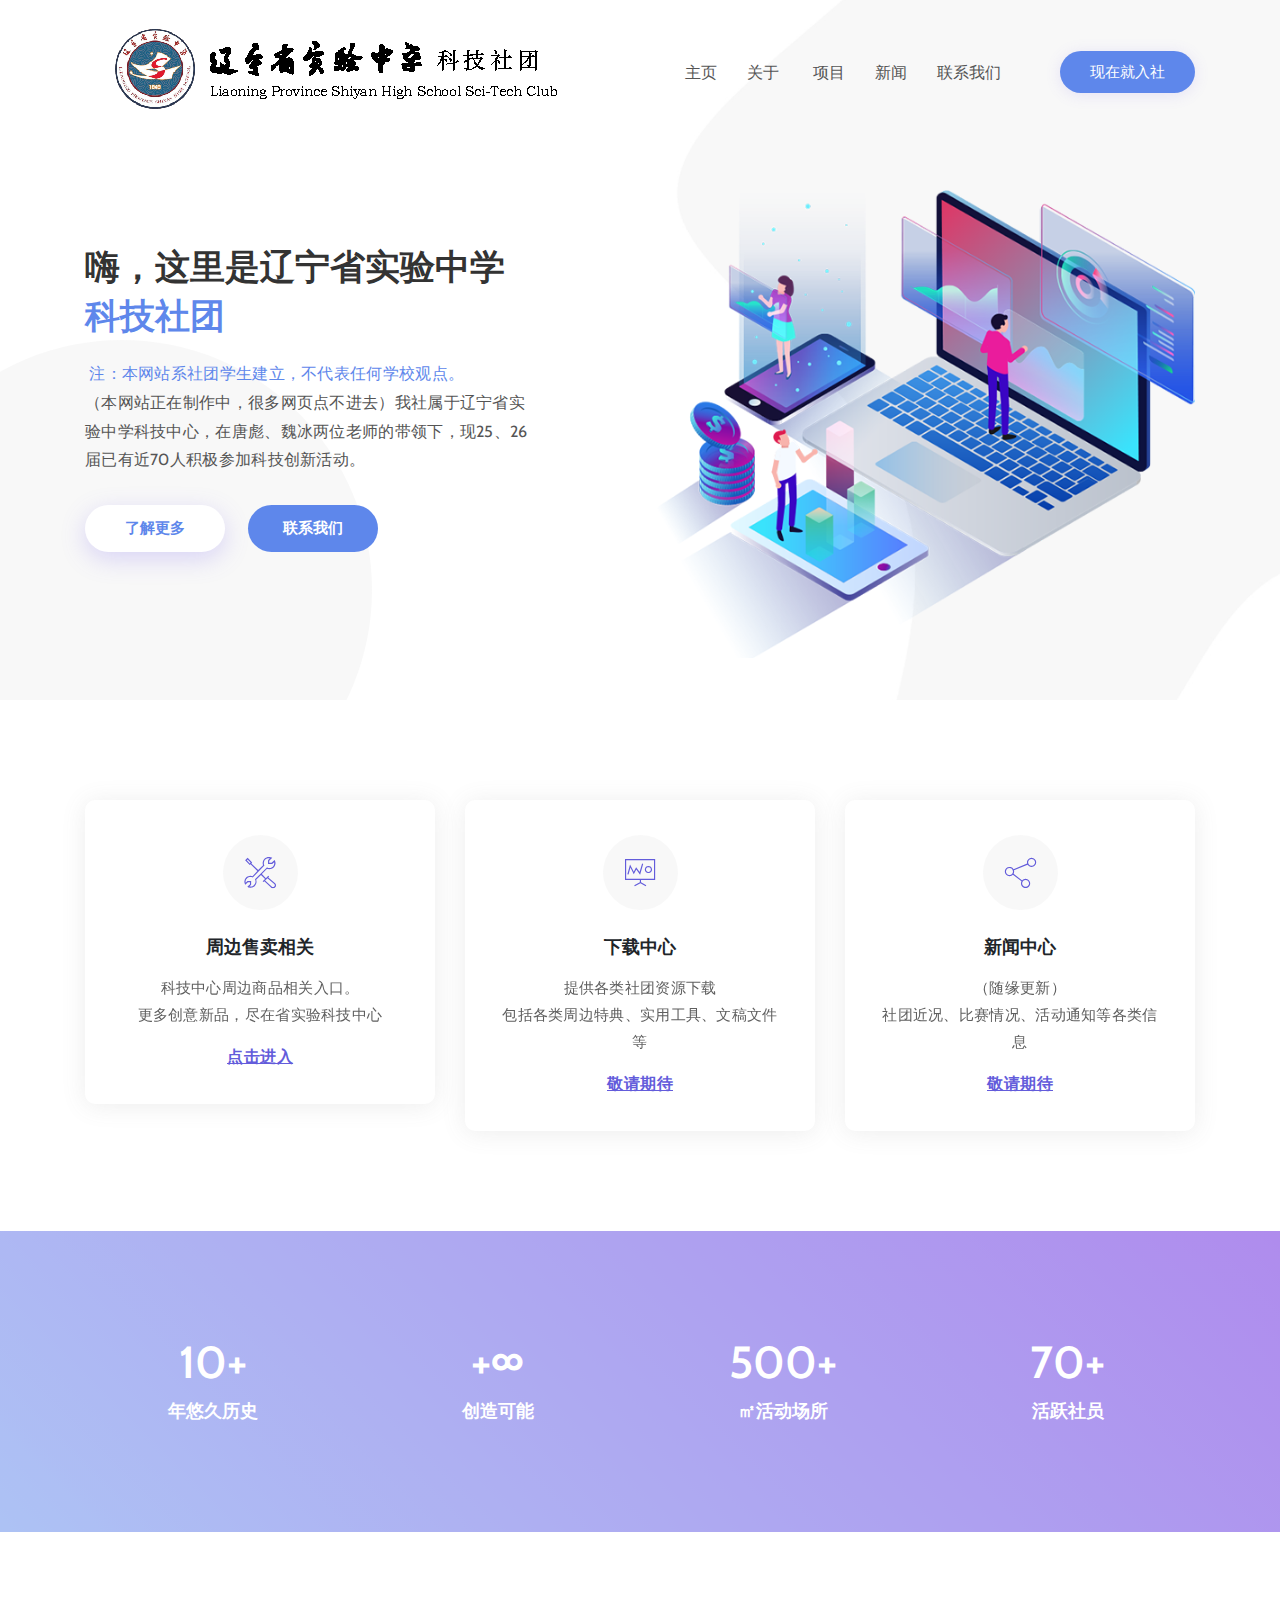
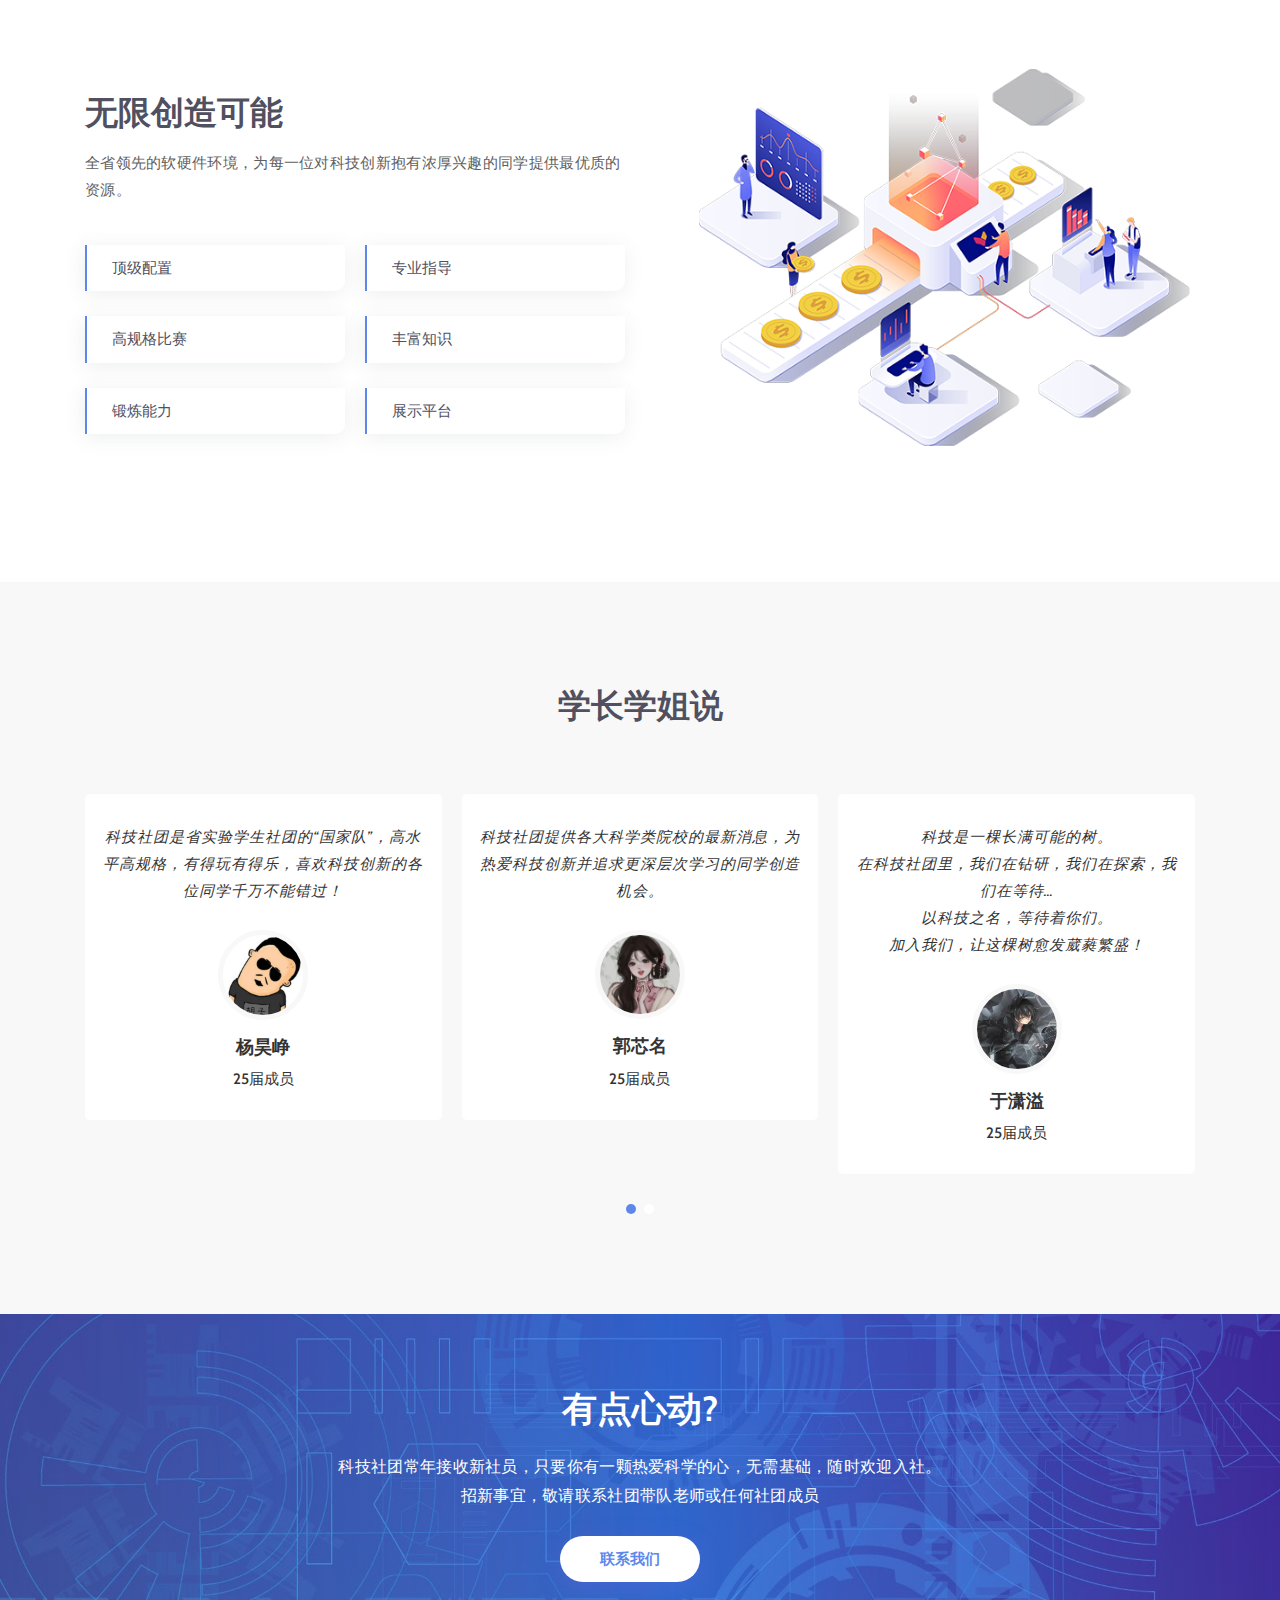
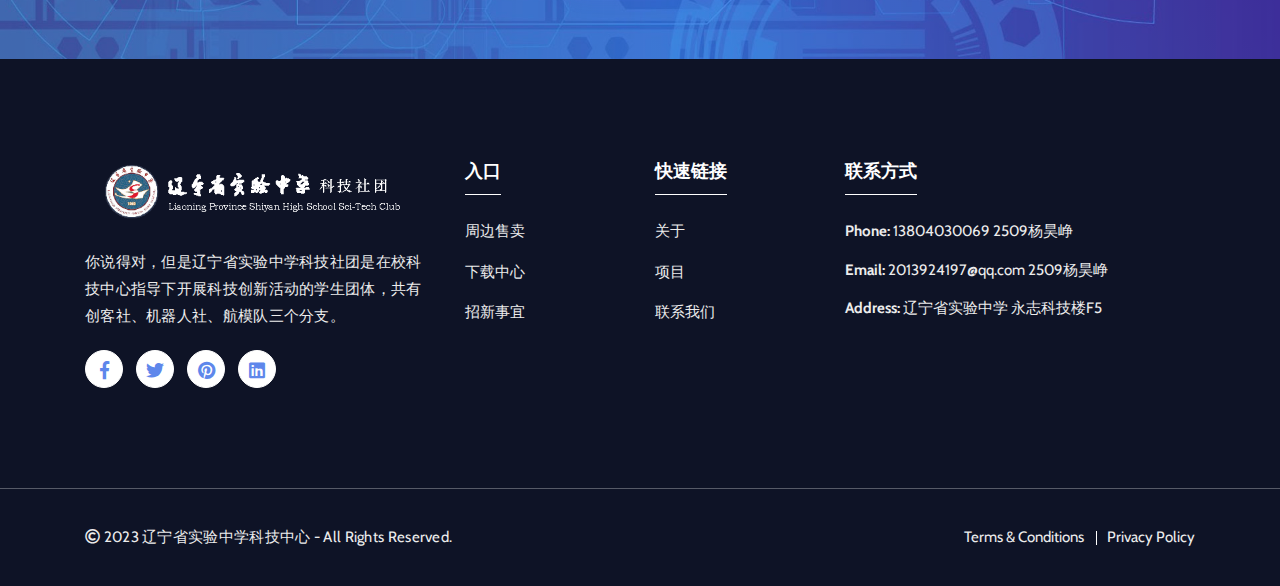
==== commit 01d5df81: "修改" ====
--- a/index.html
+++ b/index.html
@@ -286,15 +286,33 @@
 						<div class="single-testimonial">
 							
 							<div class="testimonial-content">
-								<p>Lorem ipsum dolor sit amet, consectetur adipiscing elit, sed do eiusmod tempor incididunt ut labore et dolore magna aliqua. enim ad minim veniam, quis nostrud exercitation.</p>
+								<p>科技社团提供各大科学类院校的最新消息，为热爱科技创新并追求更深层次学习的同学创造机会。</p>
 							</div>
 							<div class="avatar">
 								<img src="assets/img/client/testimonial-2.jpg" alt="testimonial images">
 							</div>
 							<div class="testimonial-bio">
 								<div class="bio-info">
-									<h3>Lana Shelton</h3>
-									<span>Architect</span>
+									<h3>郭芯名</h3>
+									<span>25届成员</span>
+								</div>
+							</div>
+						</div>
+						<div class="single-testimonial">
+							
+							<div class="testimonial-content">
+								<p>科技是一棵长满可能的树。<br>
+在科技社团里，我们在钻研，我们在探索，我们在等待…<br>
+以科技之名，等待着你们。<br>
+加入我们，让这棵树愈发葳蕤繁盛！</p>
+							</div>
+							<div class="avatar">
+								<img src="assets/img/client/testimonial-4.jpg" alt="testimonial images">
+							</div>
+							<div class="testimonial-bio">
+								<div class="bio-info">
+									<h3>于潇溢</h3>
+									<span>25届成员</span>
 								</div>
 							</div>
 						</div>
@@ -302,15 +320,15 @@
 						<div class="single-testimonial">
 					
 							<div class="testimonial-content">
-								<p>Lorem ipsum dolor sit amet, consectetur adipiscing elit, sed do eiusmod tempor incididunt ut labore et dolore magna aliqua. enim ad minim veniam, quis nostrud exercitation.</p>
+								<p>机器人社团是科技中心的核心社团之一，在这里，我们用自己的想象力搭建机器人并完成各种各样的任务。每年固定有几场比赛，参加至少获得省级奖项。欢迎喜欢机器人的同学来参加。</p>
 							</div>
 							<div class="avatar">
 								<img src="assets/img/client/testimonial-3.jpg" alt="testimonial images">
 							</div>
 							<div class="testimonial-bio">
 								<div class="bio-info">
-									<h3>Mario Houston</h3>
-									<span>Social Worker</span>
+									<h3>黄冠淇</h3>
+									<span>25届成员</span>
 								</div>
 							</div>
 						</div>
